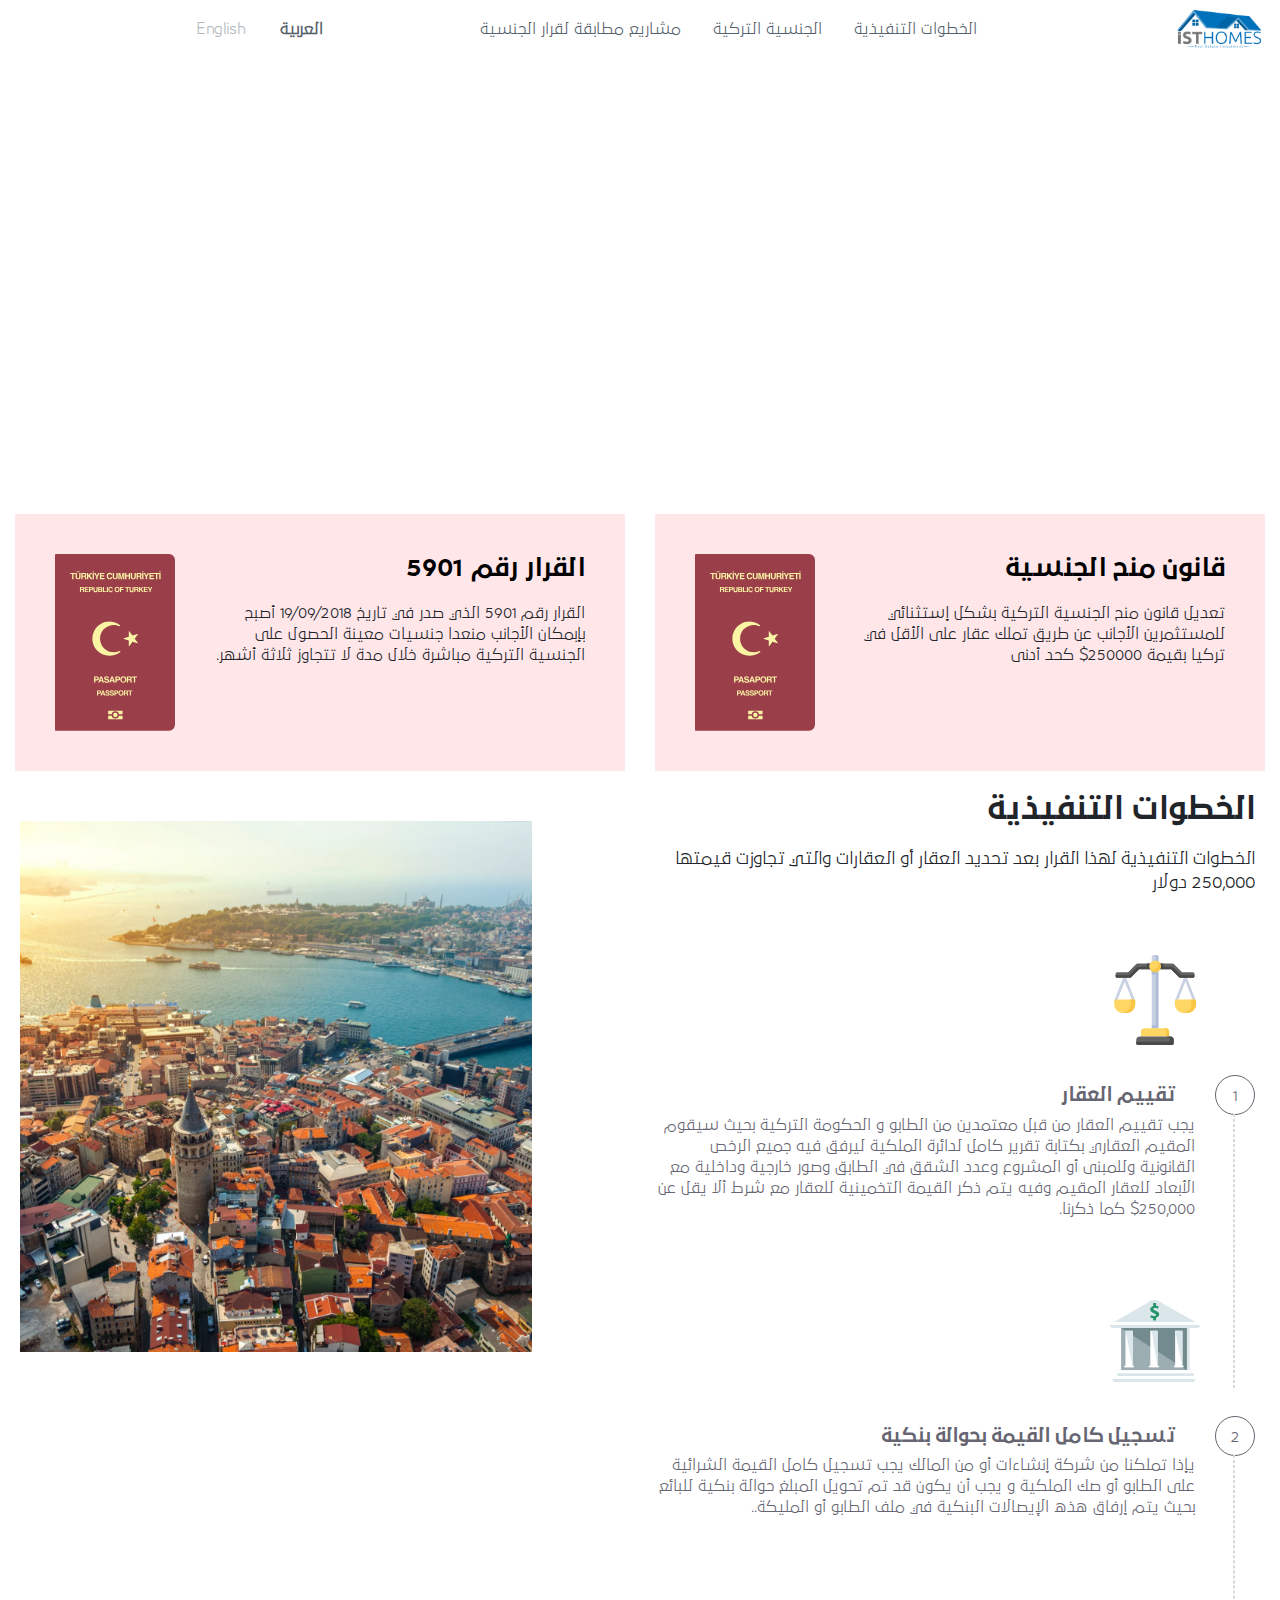
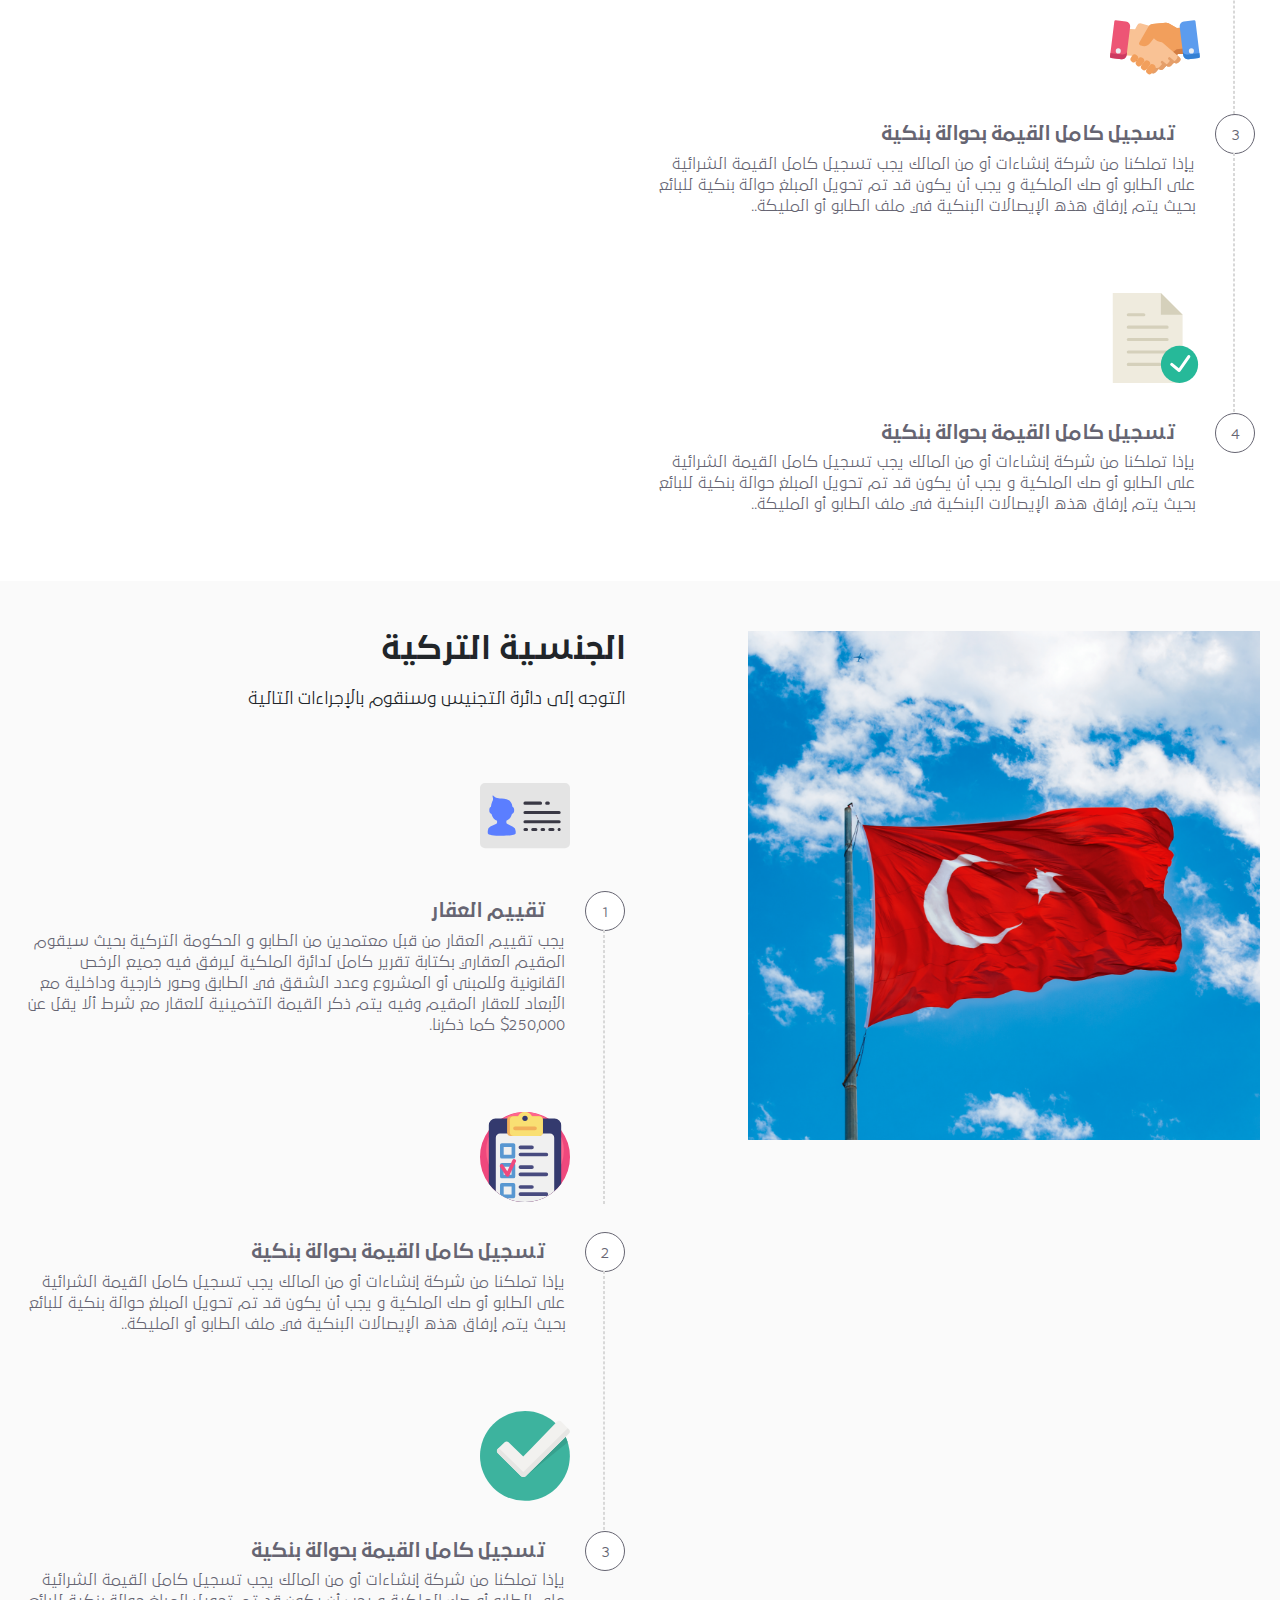
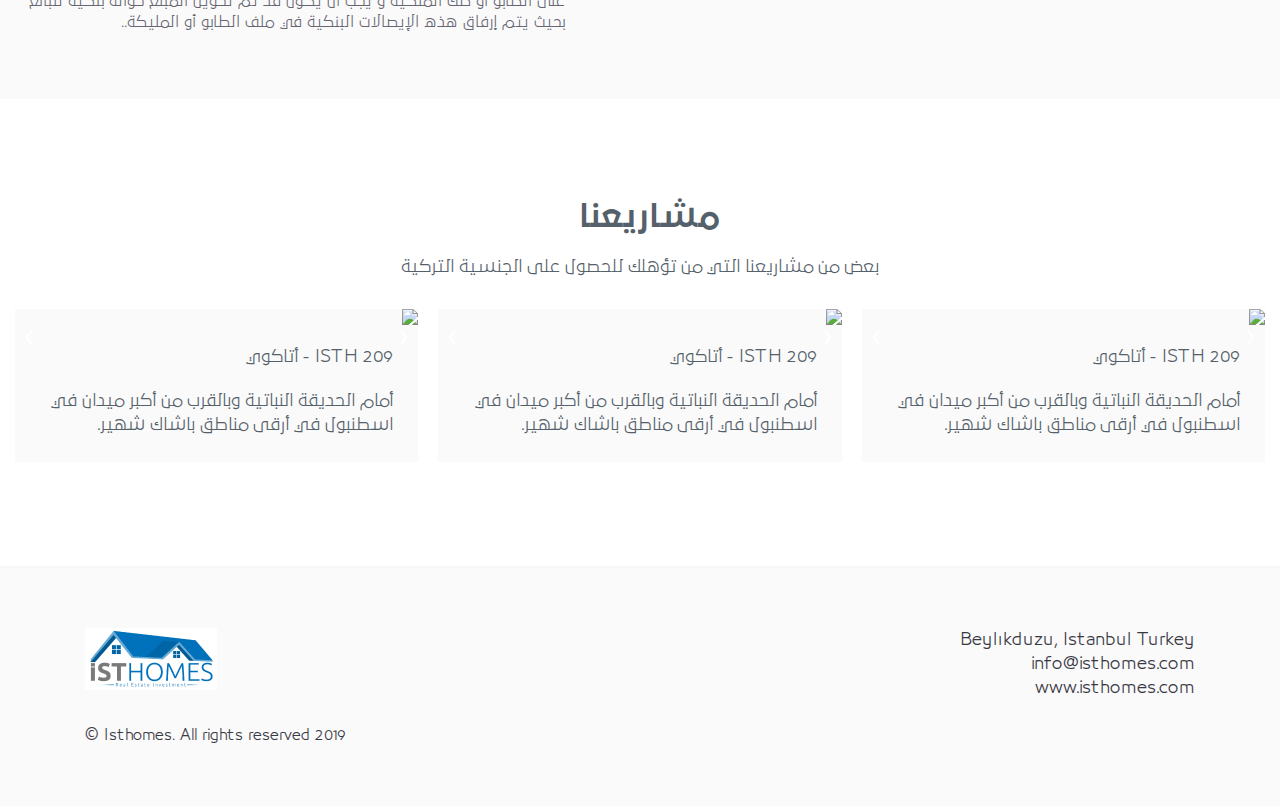
==== index.html @ 05e24152 "gg" ====
<!Doctype html>
<html>

<head>
        <title>ISTtHomes</title>
        <meta charset="utf-8">
        <link rel=icon href="asset/img/logo.png" sizes="16x16" type="image/png">

        <link rel="stylesheet" href="https://cdn.lineicons.com/1.0.0/LineIcons.min.css">
        <link rel="stylesheet" href="https://use.fontawesome.com/releases/v5.8.1/css/all.css"
                integrity="sha384-50oBUHEmvpQ+1lW4y57PTFmhCaXp0ML5d60M1M7uH2+nqUivzIebhndOJK28anvf"
                crossorigin="anonymous">
        <link href="https://fonts.googleapis.com/css?family=El+Messiri:400,500,600,700;subset=arabic" rel="stylesheet">
        <meta name="viewport" content="width=device-width, initial-scale=1, shrink-to-fit=no">
        <link rel="stylesheet" href="asset/css/bootstrap.min.css" type="text/css">
        <link rel="stylesheet" href="https://cdnjs.cloudflare.com/ajax/libs/animate.css/3.7.0/animate.min.css">
        <link rel="stylesheet" href="asset/css/owl.carousel.min.css" type="text/css">
        <link rel="stylesheet" href="asset/css/owl.carousel.css" type="text/css">
        <link rel="stylesheet" href="https://cdnjs.cloudflare.com/ajax/libs/animate.css/3.7.0/animate.min.css">

        <link rel="stylesheet" href="asset/css/style.css" type="text/css">

        <link href="http://cdnjs.cloudflare.com/ajax/libs/fotorama/4.6.4/fotorama.css" rel="stylesheet"> <!-- 3 KB -->
</head>

<body>
        <div class="Bigoverlay">

        </div>
        <!--headerNav section start-->
        <div class="headerNav">
                <nav class="navbar clearfix fixed-top navbar-expand-lg bg-white scrolling-navbar top-nav-collapse">
                        <div class="logo">
                                <img src="asset/img/logo.png">
                        </div>
                        <div class="navBtn">
                                <svg xmlns="http://www.w3.org/2000/svg" xmlns:xlink="http://www.w3.org/1999/xlink"
                                        width="20px" height="19px">
                                        <path fill-rule="evenodd" fill="rgb(0, 0, 0)"
                                                d="M18.942,10.999 L9.059,10.999 C8.475,10.999 8.000,10.552 8.000,9.999 C8.000,9.446 8.475,8.999 9.059,8.999 L18.942,8.999 C19.527,8.999 20.001,9.446 20.001,9.999 C20.001,10.552 19.527,10.999 18.942,10.999 ZM18.236,1.999 L1.765,1.999 C0.791,1.999 0.001,1.551 0.001,0.999 C0.001,0.447 0.791,-0.001 1.765,-0.001 L18.236,-0.001 C19.210,-0.001 20.001,0.447 20.001,0.999 C20.001,1.551 19.210,1.999 18.236,1.999 ZM4.500,16.999 L18.500,16.999 C19.329,16.999 20.001,17.447 20.001,17.999 C20.001,18.551 19.329,18.999 18.500,18.999 L4.500,18.999 C3.672,18.999 3.001,18.551 3.001,17.999 C3.001,17.447 3.672,16.999 4.500,16.999 Z">
                                        </path>
                                </svg>


                        </div>


                        <div class="collapse navbar-collapse justify-content-center text-center"
                                id="navbarSupportedContent">

                                <ul class="nav nav-pills">

                                        <li class="nav-item ">
                                                <a class="nav-link faciltiis " href="#"> الخطوات التنفيذية</a>
                                        </li>

                                        <div class="close"><i class="fas fa-times"></i></div>

                                        <li class="nav-item ">
                                                <a class="nav-link  projectProp" href="#">الجنسية التركية </a>
                                        </li>
                                        <li class="nav-item ">
                                                <a class="nav-link  flatlink" href="#">مشاريع مطابقة لقرار الجنسية
                                                </a>
                                        </li>
                                        <li class="nav-item ">
                                                <div class="mobileSocialIcons SocialIcons">
                                                        <span>قم بمتابعتنا على السوشال ميديا</span>
                                                        <a href="twitter"><i class="fab fa-facebook-f"></i></a>
                                                        <a href="facebook"><i class="fab fa-twitter"></i></a>
                                                        <a href="facebook"><i class="fab fa-instagram"></i></a>


                                                </div>
                                        </li>
                                        <li class="nav-item langugeLink ">
                                                <div class="mobilelanguge languge">
                                                        <a href="index.html" class=" ararbic activeLink">العربية</a>
                                                        <a href="index2.html">English</a>

                                                </div>
                                        </li>



                                </ul>

                        </div>
                        <div class="languge">
                                <a href="index.html" class="activeLink">العربية</a>
                                <a href="index2.html">English</a>

                        </div>
                        <div class="SocialIcons">
                                <a href="twitter"><i class="fab fa-facebook-f"></i></a>
                                <a href="facebook"><i class="fab fa-twitter"></i></a>

                        </div>
                </nav>

        </div>


        <div class="contactForm text-center">

                <div class="contactLogo">
                        <img src="asset/img/logo2.png">
                </div>
                <span class="contactNow">تواصل معنا فورا</span>
                <span>للمزيد من المعلومات أو الحجز</span>
                <form>
                        <div class='form-group'>
                                <input type="text" name='name' required class="formControl" placeholder="الاسم">
                        </div>
                        <div class='form-group'>

                                <input type="email" name='email' required class="formControl" placeholder="الايميل">
                        </div>
                        <div class='form-group'>

                                <input type="text" name='country' required class="formControl" placeholder="البلد">
                        </div>
                        <button type='submit' class="btn btn-primary sendbtn">إرسال</button>

                </form>


        </div>



        <!--Hero Section-->
        <div class="heroSection" id="heroSection">
                <div class="container-fluid">
                        <div class="row">
                                <div class="col-12">
                                        <div class="hero-carusel owl-carousel">
                                                <div class="caruselItem">
                                                        <video id="myVideo">
                                                                <div class="showVideoIcon">
                                                                        <i class="fas fa-play"></i>
                                                                </div>
                                                                <source src="asset/Tempoint.mp4" type="video/mp4">

                                                        </video>
                                                </div>

                                        </div>
                                </div>
                        </div>
                </div>
        </div>
        <div class="lowSec">
                <div class="container-fluid">
                        <div class="row">
                                <div class="col-lg-6 col-md-6 col-12">
                                        <div class="lowCont clearfix">
                                                <div class="lowdesc float-right">
                                                        <h4>قانون منح الجنسية</h4>
                                                        <p>
                                                                تعديل قانون منح الجنسية التركية بشكل إستثنائي للمستثمرين
                                                                الأجانب عن طريق تملك عقار على الأقل في تركيا بقيمة
                                                                250000$ كحد أدنى
                                                        </p>
                                                </div>
                                                <div class="passportImg float-left">
                                                        <svg xmlns="http://www.w3.org/2000/svg" width="120" height="177"
                                                                viewBox="0 0 120 177">
                                                                <g fill="none" fill-rule="evenodd">
                                                                        <path fill="#9A3E4A"
                                                                                d="M1 0h113a6 6 0 0 1 6 6v164.766a6 6 0 0 1-6 6H1a1 1 0 0 1-1-1V1a1 1 0 0 1 1-1z" />
                                                                        <path fill="#FBF4A5"
                                                                                d="M64.268 72.126a13.699 13.699 0 0 0-15.337 2.997c-3.543 3.632-4.747 9.034-3.162 13.854 2.65 8.063 11.673 11.293 18.808 8.003.64-.296 1.185.58.638 1.026-5.64 4.598-13.615 5.186-20.009 1.058-7.375-4.764-9.994-14.505-5.927-22.286 4.7-8.994 15.954-11.892 24.35-6.577.435.275.856.568 1.262.88.584.447.05 1.341-.623 1.045zm4.62 12.216l4.912-1.596v-5.15c0-.337.43-.477.63-.205l3.026 4.167 4.88-1.586a.354.354 0 0 1 .395.545l-3.016 4.15 3.013 4.147a.355.355 0 0 1-.396.547l-4.876-1.584-3.009 4.142a.358.358 0 0 1-.647-.211V86.59l-4.913-1.597a.342.342 0 0 1 0-.65z" />
                                                                        <path fill="#FBF4A5" fill-rule="nonzero"
                                                                                d="M20.31 18.944v1.099h-1.856v5.107h-1.306v-5.107h-1.865v-1.1h5.027zm.251 0h1.318v3.814c0 .427.05.738.151.935.158.348.5.522 1.028.522.525 0 .866-.174 1.023-.522.1-.197.151-.508.151-.935v-3.814h1.318v3.814c0 .66-.102 1.174-.307 1.541-.382.674-1.11 1.01-2.185 1.01s-1.805-.336-2.19-1.01c-.205-.367-.307-.881-.307-1.54v-3.815zm2.787-1.575h1.1v.998h-1.1v-.998zm-1.684 0h1.099v.998h-1.099v-.998zm5.914 2.653v1.667h1.47c.291 0 .51-.034.656-.101.258-.118.387-.351.387-.7 0-.375-.125-.628-.374-.757-.14-.073-.351-.11-.632-.11h-1.507zm1.776-1.078c.435.008.77.061 1.005.16.234.098.433.242.595.433.135.158.242.332.32.522.079.191.118.409.118.653 0 .295-.074.585-.223.87-.149.284-.394.486-.737.604.287.115.49.278.609.49.119.212.179.536.179.97v.417c0 .284.01.476.033.577.034.16.113.278.236.354v.156h-1.427a3.056 3.056 0 0 1-.139-.867l-.009-.577c-.005-.396-.078-.66-.216-.792-.14-.132-.4-.198-.781-.198h-1.34v2.434H26.31v-6.206h3.044zm2.668 0h1.276v2.555l2.395-2.555h1.676l-2.543 2.555 2.673 3.65h-1.667l-1.916-2.71-.618.635v2.076h-1.276v-6.206zm6.886 6.206H37.62v-6.206h1.288v6.206zm-1.192-7.903h1.095v.998h-1.095v-.998zm5.434 1.697h1.47l-2.076 3.873v2.333h-1.297v-2.333L39.1 18.944h1.528l1.288 2.703 1.234-2.703zm6.292 1.099h-3.284v1.317h3.015v1.078h-3.015v1.596h3.436v1.116h-4.703v-6.206h4.551v1.099zm2.274 2.054c0-1.083.29-1.918.872-2.505.505-.51 1.148-.766 1.928-.766 1.044 0 1.808.342 2.29 1.027.267.385.41.77.43 1.158h-1.297c-.084-.298-.192-.522-.324-.674-.236-.27-.585-.404-1.048-.404a1.3 1.3 0 0 0-1.116.57c-.272.38-.409.92-.409 1.615 0 .696.144 1.218.432 1.564.288.347.653.52 1.097.52.455 0 .801-.148 1.04-.446.132-.16.241-.4.328-.72h1.284c-.112.677-.399 1.227-.86 1.65-.462.424-1.054.636-1.775.636-.893 0-1.595-.286-2.106-.859-.51-.575-.766-1.364-.766-2.366zm5.99-3.153h1.317v3.814c0 .427.05.738.152.935.157.348.5.522 1.027.522.525 0 .866-.174 1.023-.522.101-.197.152-.508.152-.935v-3.814h1.318v3.814c0 .66-.103 1.174-.308 1.541-.381.674-1.11 1.01-2.185 1.01s-1.805-.336-2.19-1.01c-.204-.367-.306-.881-.306-1.54v-3.815zm9.833 0h1.865v6.206h-1.208v-4.198c0-.12.001-.29.004-.507.003-.218.004-.386.004-.503L67.03 25.15h-1.258l-1.167-5.208.004.503c.003.217.005.386.005.507v4.198h-1.209v-6.206h1.887l1.128 4.88 1.12-4.88zm2.554 6.206v-6.206h1.284v2.366h2.425v-2.366h1.288v6.206h-1.288v-2.77h-2.425v2.77h-1.284zm5.728-6.206h1.318v3.814c0 .427.05.738.151.935.157.348.5.522 1.028.522.524 0 .865-.174 1.023-.522.1-.197.151-.508.151-.935v-3.814h1.318v3.814c0 .66-.102 1.174-.307 1.541-.382.674-1.11 1.01-2.185 1.01s-1.805-.336-2.19-1.01c-.205-.367-.307-.881-.307-1.54v-3.815zm7.016 1.078v1.667h1.47c.292 0 .51-.034.657-.101.258-.118.387-.351.387-.7 0-.375-.125-.628-.375-.757-.14-.073-.35-.11-.631-.11h-1.508zm1.777-1.078c.435.008.77.061 1.004.16.235.098.433.242.596.433.135.158.242.332.32.522.079.191.118.409.118.653 0 .295-.074.585-.223.87-.149.284-.394.486-.737.604.286.115.49.278.608.49.12.212.18.536.18.97v.417c0 .284.01.476.033.577.034.16.112.278.236.354v.156h-1.427a3.056 3.056 0 0 1-.139-.867l-.009-.577c-.005-.396-.078-.66-.217-.792s-.399-.198-.78-.198h-1.34v2.434H81.57v-6.206h3.044zm3.834 6.206H87.16v-6.206h1.288v6.206zm-1.192-7.903h1.095v.998h-1.095v-.998zm5.434 1.697h1.47l-2.076 3.873v2.333h-1.297v-2.333l-2.147-3.873h1.528l1.288 2.703 1.234-2.703zm6.292 1.099h-3.284v1.317h3.015v1.078h-3.015v1.596h3.436v1.116H94.43v-6.206h4.551v1.099zm5.164-1.1v1.1h-1.856v5.107h-1.305v-5.107h-1.866v-1.1h5.027zm1.438 6.207h-1.288v-6.206h1.288v6.206zm-1.191-7.903h1.095v.998h-1.095v-.998zM42.543 124.391c0-.322-.084-.553-.254-.69-.17-.138-.408-.206-.714-.206h-1.208v1.827h1.208c.306 0 .544-.075.714-.223.17-.15.254-.385.254-.708zm1.285-.008c0 .733-.186 1.25-.556 1.554-.37.303-.9.454-1.587.454h-1.318v2.232h-1.289v-6.206h2.703c.624 0 1.12.16 1.49.48.371.32.557.815.557 1.486zm1.526 1.895h1.575l-.775-2.442-.8 2.442zm.08-3.861h1.465l2.198 6.206h-1.406l-.4-1.276h-2.286l-.43 1.276H43.22l2.215-6.206zm4.882 4.29c.04.284.116.495.232.636.21.255.57.383 1.082.383.306 0 .554-.034.745-.101.362-.13.543-.37.543-.72a.531.531 0 0 0-.27-.476c-.18-.11-.461-.206-.846-.29l-.657-.148c-.645-.146-1.091-.304-1.338-.475-.419-.287-.628-.734-.628-1.344 0-.555.202-1.017.606-1.385.405-.367.998-.551 1.781-.551.654 0 1.212.173 1.674.52.462.346.704.85.726 1.51H52.72c-.022-.374-.185-.64-.488-.797-.202-.104-.454-.155-.754-.155-.334 0-.6.067-.8.202a.644.644 0 0 0-.299.564c0 .222.098.387.295.497.126.073.396.158.808.256l1.07.257c.468.113.822.263 1.06.45.371.293.556.715.556 1.268 0 .567-.216 1.038-.65 1.413-.434.374-1.046.562-1.838.562-.808 0-1.444-.185-1.907-.554-.463-.369-.695-.876-.695-1.522h1.238zm6.002-.43h1.575l-.775-2.441-.8 2.442zm.08-3.86h1.465l2.198 6.206h-1.406l-.4-1.276h-2.287l-.429 1.276h-1.356l2.215-6.206zm7.438 1.974c0-.322-.085-.553-.255-.69-.17-.138-.408-.206-.714-.206H61.66v1.827h1.208c.306 0 .544-.075.714-.223.17-.15.255-.385.255-.708zm1.284-.008c0 .733-.185 1.25-.556 1.554-.37.303-.9.454-1.587.454h-1.318v2.232H60.37v-6.206h2.703c.623 0 1.12.16 1.49.48.37.32.556.815.556 1.486zm3.21 3.313c.514 0 .922-.189 1.223-.568.302-.379.453-.918.453-1.617 0-.696-.15-1.234-.453-1.614-.301-.38-.71-.57-1.223-.57-.513 0-.923.189-1.23.568-.305.378-.458.917-.458 1.616 0 .7.153 1.238.459 1.617.306.379.716.568 1.23.568zm2.973-2.185c0 1.115-.313 1.968-.94 2.56-.468.483-1.146.724-2.033.724s-1.565-.241-2.033-.724c-.63-.592-.943-1.445-.943-2.56 0-1.136.314-1.99.943-2.56.468-.482 1.146-.724 2.033-.724s1.565.242 2.034.724c.626.57.939 1.424.939 2.56zm1.779-2.016v1.667h1.47c.291 0 .51-.034.656-.101.258-.118.387-.351.387-.7 0-.375-.125-.628-.374-.757-.14-.073-.351-.11-.632-.11h-1.507zm1.776-1.078c.436.008.77.061 1.005.16.234.098.433.243.595.433.135.158.242.332.32.522.079.191.118.409.118.653 0 .295-.074.585-.223.87-.149.284-.394.486-.737.604.287.115.49.278.609.49.119.212.179.536.179.97v.417c0 .284.01.476.033.577.034.16.113.278.236.354v.156h-1.427a3.056 3.056 0 0 1-.139-.867l-.009-.577c-.005-.396-.077-.66-.216-.792-.14-.132-.4-.198-.781-.198h-1.34v2.434h-1.267v-6.206h3.044zm7.156 0v1.099h-1.857v5.107h-1.305v-5.107h-1.865v-1.1h5.027zM44.933 138.03c0-.268-.071-.46-.213-.575-.141-.114-.34-.172-.594-.172h-1.007v1.523h1.007c.255 0 .453-.062.594-.186.142-.124.213-.32.213-.59zm1.07-.006c0 .61-.155 1.042-.463 1.294-.31.253-.75.38-1.323.38h-1.098v1.859h-1.074v-5.172h2.253c.519 0 .933.134 1.242.4.308.267.463.68.463 1.239zm1.272 1.579h1.312l-.646-2.035-.666 2.035zm.066-3.218h1.221l1.832 5.172h-1.172l-.333-1.063h-1.906l-.357 1.063h-1.13l1.845-5.172zm4.069 3.575c.032.237.097.413.193.53.175.213.476.32.901.32.255 0 .462-.029.621-.085.302-.107.453-.307.453-.6a.443.443 0 0 0-.225-.396c-.15-.091-.384-.172-.705-.242l-.547-.123c-.538-.122-.91-.254-1.116-.396-.348-.24-.523-.612-.523-1.12 0-.463.169-.848.506-1.154.336-.306.831-.46 1.484-.46.545 0 1.01.145 1.394.434.385.289.587.708.606 1.257h-1.039c-.019-.31-.154-.532-.407-.663a1.365 1.365 0 0 0-.628-.13c-.278 0-.5.057-.667.169a.536.536 0 0 0-.249.47c0 .185.082.323.246.414.105.06.33.132.674.214l.89.214c.391.094.686.219.885.376.309.243.463.595.463 1.056 0 .472-.18.865-.542 1.177-.361.312-.872.468-1.532.468-.673 0-1.203-.154-1.589-.461-.386-.308-.579-.73-.579-1.269h1.032zm4.37 0c.032.237.097.413.193.53.175.213.476.32.901.32.255 0 .462-.029.621-.085.302-.107.453-.307.453-.6a.443.443 0 0 0-.224-.396c-.15-.091-.385-.172-.706-.242l-.547-.123c-.538-.122-.91-.254-1.116-.396-.348-.24-.523-.612-.523-1.12 0-.463.169-.848.506-1.154.336-.306.831-.46 1.484-.46.545 0 1.01.145 1.394.434.385.289.587.708.606 1.257h-1.039c-.019-.31-.154-.532-.407-.663a1.365 1.365 0 0 0-.628-.13c-.278 0-.5.057-.667.169a.536.536 0 0 0-.249.47c0 .185.082.323.246.414.105.06.33.132.674.214l.89.214c.391.094.686.219.885.376.309.243.463.595.463 1.056 0 .472-.18.865-.542 1.177-.361.312-.872.468-1.531.468-.674 0-1.204-.154-1.59-.461-.386-.308-.579-.73-.579-1.269h1.032zm6.5-1.93c0-.268-.071-.46-.213-.575-.141-.114-.34-.172-.594-.172h-1.007v1.523h1.007c.255 0 .453-.062.594-.186.142-.124.213-.32.213-.59zm1.07-.006c0 .61-.155 1.042-.463 1.294-.31.253-.75.38-1.323.38h-1.098v1.859h-1.074v-5.172h2.252c.52 0 .934.134 1.243.4.308.267.463.68.463 1.239zm2.675 2.761c.428 0 .768-.158 1.02-.474.25-.315.377-.765.377-1.347 0-.58-.126-1.029-.378-1.346-.251-.316-.59-.475-1.019-.475-.428 0-.77.158-1.024.474-.255.315-.383.765-.383 1.347s.128 1.032.383 1.347c.255.316.596.474 1.024.474zm2.477-1.821c0 .929-.26 1.64-.782 2.133-.39.403-.956.604-1.695.604-.74 0-1.304-.201-1.695-.604-.524-.493-.786-1.204-.786-2.133 0-.947.262-1.658.786-2.133.391-.403.956-.604 1.695-.604.74 0 1.304.201 1.695.604.521.475.782 1.186.782 2.133zm1.483-1.68v1.389h1.224c.243 0 .426-.028.547-.084.216-.099.323-.293.323-.583 0-.313-.104-.524-.312-.631-.117-.061-.292-.092-.526-.092h-1.256zm1.48-.899c.363.007.642.052.837.134.195.081.36.202.497.36.112.132.2.277.266.436.066.159.098.34.098.544 0 .245-.062.487-.186.724-.123.238-.328.406-.614.504.24.096.408.232.507.409.1.176.15.446.15.808v.348c0 .236.009.396.028.48a.432.432 0 0 0 .196.295v.13h-1.19a2.547 2.547 0 0 1-.116-.723l-.006-.48c-.005-.33-.065-.55-.18-.66-.117-.11-.333-.165-.652-.165h-1.115v2.028h-1.056v-5.172h2.536zm5.963 0v.916h-1.547v4.256h-1.088V137.3H73.24v-.916h4.19zM26 33.81v1.39h1.225c.243 0 .426-.028.547-.084.215-.099.323-.293.323-.583 0-.313-.104-.524-.312-.631-.117-.061-.293-.092-.526-.092H26zm1.481-.898c.363.007.642.052.837.133.195.082.36.203.496.362.113.13.201.276.267.435.065.159.098.34.098.544 0 .245-.062.487-.186.724-.124.238-.328.406-.614.504.239.096.408.232.507.409.1.176.15.446.15.808v.348c0 .236.009.396.027.48a.432.432 0 0 0 .197.295v.13h-1.19a2.547 2.547 0 0 1-.116-.723l-.006-.48c-.005-.33-.065-.55-.181-.66-.116-.11-.333-.165-.65-.165H26v2.028h-1.056v-5.172h2.537zm6.03.916h-2.737v1.098h2.512v.898h-2.512v1.33h2.863v.93h-3.92v-5.172h3.794v.916zm3.458.73c0-.27-.071-.461-.213-.576-.141-.114-.34-.172-.594-.172h-1.007v1.523h1.007c.255 0 .453-.062.594-.186.142-.124.213-.32.213-.59zm1.07-.007c0 .61-.155 1.042-.463 1.294-.31.253-.75.38-1.323.38h-1.098v1.859H34.08v-5.172h2.252c.52 0 .934.133 1.243.4.308.267.463.68.463 1.239zm.387-1.639h1.099v3.179c0 .355.042.615.126.779.131.29.416.435.856.435.437 0 .722-.145.853-.435.084-.164.126-.424.126-.78v-3.178h1.098v3.179c0 .55-.085.978-.256 1.284-.318.561-.925.842-1.82.842-.897 0-1.505-.28-1.825-.842-.171-.306-.257-.734-.257-1.284v-3.179zm5.816.898v1.14h1.27c.227 0 .411-.042.553-.127.141-.086.212-.237.212-.455 0-.24-.093-.4-.28-.477a1.986 1.986 0 0 0-.618-.08h-1.137zm0 1.997v1.379h1.27c.227 0 .404-.03.53-.092.23-.112.344-.327.344-.645 0-.27-.111-.454-.333-.555-.124-.056-.299-.085-.523-.087h-1.288zm1.48-2.895c.635.01 1.084.193 1.348.551.16.22.239.483.239.79 0 .315-.08.569-.239.76-.089.108-.22.207-.393.296.264.095.464.247.598.456.135.208.202.46.202.758 0 .306-.077.58-.232.824a1.43 1.43 0 0 1-.956.667c-.225.046-.47.07-.735.07h-2.343v-5.172h2.512zm2.238 0h1.08v4.242h2.562v.93H47.96v-5.172zm4.956 5.172h-1.074v-5.172h1.074v5.172zm.36-2.544c0-.903.241-1.599.726-2.088.42-.425.956-.638 1.607-.638.87 0 1.506.285 1.908.856.222.32.342.642.358.965h-1.08c-.07-.248-.16-.435-.27-.562-.197-.224-.488-.336-.874-.336-.393 0-.703.158-.93.475-.227.317-.34.766-.34 1.346 0 .58.12 1.014.36 1.303.239.289.544.433.913.433.38 0 .668-.124.867-.372.11-.133.2-.333.273-.6h1.07c-.093.564-.332 1.023-.717 1.376-.385.353-.878.53-1.479.53-.744 0-1.328-.239-1.754-.716-.426-.48-.639-1.137-.639-1.972zm8.852 1.772c.428 0 .768-.158 1.019-.474.251-.315.377-.765.377-1.347 0-.58-.126-1.029-.377-1.346-.251-.317-.591-.475-1.02-.475-.427 0-.769.158-1.024.474-.255.315-.382.765-.382 1.347s.127 1.032.382 1.347c.255.316.597.474 1.025.474zm2.477-1.821c0 .929-.261 1.64-.783 2.133-.39.403-.955.604-1.694.604-.74 0-1.304-.201-1.695-.604-.524-.493-.786-1.204-.786-2.133 0-.947.262-1.658.786-2.133.39-.403.956-.604 1.695-.604.739 0 1.304.201 1.694.604.522.475.783 1.186.783 2.133zm.402-2.572h3.666v.909H66.08v1.19h2.27v.898h-2.27v2.168h-1.073v-5.165zm9.298-.007v.916h-1.548v4.256H71.67v-4.256h-1.555v-.916h4.19zm.209 0h1.098v3.179c0 .355.042.615.126.779.131.29.416.435.856.435.438 0 .722-.145.853-.435.084-.164.126-.424.126-.78v-3.178h1.098v3.179c0 .55-.085.978-.256 1.284-.318.561-.925.842-1.82.842-.897 0-1.505-.28-1.825-.842-.171-.306-.256-.734-.256-1.284v-3.179zm5.847.898v1.39h1.224c.244 0 .426-.028.548-.084.215-.099.322-.293.322-.583 0-.313-.104-.524-.312-.631-.117-.061-.292-.092-.526-.092H80.36zm1.48-.898c.363.007.642.052.837.133.195.082.361.203.497.362.112.13.2.276.266.435.066.159.099.34.099.544 0 .245-.062.487-.186.724-.124.238-.33.406-.614.504.238.096.407.232.507.409.099.176.149.446.149.808v.348c0 .236.009.396.028.48a.432.432 0 0 0 .196.295v.13h-1.19a2.547 2.547 0 0 1-.116-.723l-.006-.48c-.005-.33-.065-.55-.18-.66-.116-.11-.333-.165-.652-.165h-1.115v2.028h-1.056v-5.172h2.536zm2.223 0h1.063v2.13l1.997-2.13h1.396l-2.12 2.13 2.229 3.042h-1.39l-1.596-2.26-.516.53v1.73h-1.063v-5.172zm8.574.916H89.9v1.098h2.512v.898h-2.512v1.33h2.863v.93h-3.92v-5.172h3.794v.916zm3.496-.916h1.224l-1.73 3.228v1.944h-1.08V36.14l-1.79-3.228h1.274l1.074 2.253 1.028-2.253z" />
                                                                        <path fill="#FBF4A5"
                                                                                d="M53.174 156.647h14.371v3.593H53.174zM53.174 161.677h14.371v3.593H53.174z" />
                                                                        <path fill="#9A3E4A" fill-rule="nonzero"
                                                                                d="M60.36 164.55a3.593 3.593 0 1 1 0-7.185 3.593 3.593 0 0 1 0 7.186zm0-1.436a2.156 2.156 0 1 0 0-4.312 2.156 2.156 0 0 0 0 4.312z" />
                                                                        <path fill="#FBF4A5" fill-rule="nonzero"
                                                                                d="M60.36 163.114a2.156 2.156 0 1 0 0-4.312 2.156 2.156 0 0 0 0 4.312z" />
                                                                </g>
                                                        </svg>

                                                </div>

                                        </div>
                                </div>
                                <div class="col-lg-6 col-md-6 col-12">
                                        <div class="lowCont clearfix">
                                                <div class="lowdesc float-right">
                                                        <h4> القرار رقم 5901</h4>
                                                        <p>
                                                                القرار رقم 5901 الذي صدر في تاريخ 19/09/2018 أصبح
                                                                بإبمكان الأجانب منعدا جنسيات معينة الحصول على الجنسية
                                                                التركية مباشرة خلال مدة لا تتجاوز ثلاثة أشهر.
                                                        </p>
                                                </div>
                                                <div class="passportImg float-left">
                                                        <svg xmlns="http://www.w3.org/2000/svg" width="120" height="177"
                                                                viewBox="0 0 120 177">
                                                                <g fill="none" fill-rule="evenodd">
                                                                        <path fill="#9A3E4A"
                                                                                d="M1 0h113a6 6 0 0 1 6 6v164.766a6 6 0 0 1-6 6H1a1 1 0 0 1-1-1V1a1 1 0 0 1 1-1z" />
                                                                        <path fill="#FBF4A5"
                                                                                d="M64.268 72.126a13.699 13.699 0 0 0-15.337 2.997c-3.543 3.632-4.747 9.034-3.162 13.854 2.65 8.063 11.673 11.293 18.808 8.003.64-.296 1.185.58.638 1.026-5.64 4.598-13.615 5.186-20.009 1.058-7.375-4.764-9.994-14.505-5.927-22.286 4.7-8.994 15.954-11.892 24.35-6.577.435.275.856.568 1.262.88.584.447.05 1.341-.623 1.045zm4.62 12.216l4.912-1.596v-5.15c0-.337.43-.477.63-.205l3.026 4.167 4.88-1.586a.354.354 0 0 1 .395.545l-3.016 4.15 3.013 4.147a.355.355 0 0 1-.396.547l-4.876-1.584-3.009 4.142a.358.358 0 0 1-.647-.211V86.59l-4.913-1.597a.342.342 0 0 1 0-.65z" />
                                                                        <path fill="#FBF4A5" fill-rule="nonzero"
                                                                                d="M20.31 18.944v1.099h-1.856v5.107h-1.306v-5.107h-1.865v-1.1h5.027zm.251 0h1.318v3.814c0 .427.05.738.151.935.158.348.5.522 1.028.522.525 0 .866-.174 1.023-.522.1-.197.151-.508.151-.935v-3.814h1.318v3.814c0 .66-.102 1.174-.307 1.541-.382.674-1.11 1.01-2.185 1.01s-1.805-.336-2.19-1.01c-.205-.367-.307-.881-.307-1.54v-3.815zm2.787-1.575h1.1v.998h-1.1v-.998zm-1.684 0h1.099v.998h-1.099v-.998zm5.914 2.653v1.667h1.47c.291 0 .51-.034.656-.101.258-.118.387-.351.387-.7 0-.375-.125-.628-.374-.757-.14-.073-.351-.11-.632-.11h-1.507zm1.776-1.078c.435.008.77.061 1.005.16.234.098.433.242.595.433.135.158.242.332.32.522.079.191.118.409.118.653 0 .295-.074.585-.223.87-.149.284-.394.486-.737.604.287.115.49.278.609.49.119.212.179.536.179.97v.417c0 .284.01.476.033.577.034.16.113.278.236.354v.156h-1.427a3.056 3.056 0 0 1-.139-.867l-.009-.577c-.005-.396-.078-.66-.216-.792-.14-.132-.4-.198-.781-.198h-1.34v2.434H26.31v-6.206h3.044zm2.668 0h1.276v2.555l2.395-2.555h1.676l-2.543 2.555 2.673 3.65h-1.667l-1.916-2.71-.618.635v2.076h-1.276v-6.206zm6.886 6.206H37.62v-6.206h1.288v6.206zm-1.192-7.903h1.095v.998h-1.095v-.998zm5.434 1.697h1.47l-2.076 3.873v2.333h-1.297v-2.333L39.1 18.944h1.528l1.288 2.703 1.234-2.703zm6.292 1.099h-3.284v1.317h3.015v1.078h-3.015v1.596h3.436v1.116h-4.703v-6.206h4.551v1.099zm2.274 2.054c0-1.083.29-1.918.872-2.505.505-.51 1.148-.766 1.928-.766 1.044 0 1.808.342 2.29 1.027.267.385.41.77.43 1.158h-1.297c-.084-.298-.192-.522-.324-.674-.236-.27-.585-.404-1.048-.404a1.3 1.3 0 0 0-1.116.57c-.272.38-.409.92-.409 1.615 0 .696.144 1.218.432 1.564.288.347.653.52 1.097.52.455 0 .801-.148 1.04-.446.132-.16.241-.4.328-.72h1.284c-.112.677-.399 1.227-.86 1.65-.462.424-1.054.636-1.775.636-.893 0-1.595-.286-2.106-.859-.51-.575-.766-1.364-.766-2.366zm5.99-3.153h1.317v3.814c0 .427.05.738.152.935.157.348.5.522 1.027.522.525 0 .866-.174 1.023-.522.101-.197.152-.508.152-.935v-3.814h1.318v3.814c0 .66-.103 1.174-.308 1.541-.381.674-1.11 1.01-2.185 1.01s-1.805-.336-2.19-1.01c-.204-.367-.306-.881-.306-1.54v-3.815zm9.833 0h1.865v6.206h-1.208v-4.198c0-.12.001-.29.004-.507.003-.218.004-.386.004-.503L67.03 25.15h-1.258l-1.167-5.208.004.503c.003.217.005.386.005.507v4.198h-1.209v-6.206h1.887l1.128 4.88 1.12-4.88zm2.554 6.206v-6.206h1.284v2.366h2.425v-2.366h1.288v6.206h-1.288v-2.77h-2.425v2.77h-1.284zm5.728-6.206h1.318v3.814c0 .427.05.738.151.935.157.348.5.522 1.028.522.524 0 .865-.174 1.023-.522.1-.197.151-.508.151-.935v-3.814h1.318v3.814c0 .66-.102 1.174-.307 1.541-.382.674-1.11 1.01-2.185 1.01s-1.805-.336-2.19-1.01c-.205-.367-.307-.881-.307-1.54v-3.815zm7.016 1.078v1.667h1.47c.292 0 .51-.034.657-.101.258-.118.387-.351.387-.7 0-.375-.125-.628-.375-.757-.14-.073-.35-.11-.631-.11h-1.508zm1.777-1.078c.435.008.77.061 1.004.16.235.098.433.242.596.433.135.158.242.332.32.522.079.191.118.409.118.653 0 .295-.074.585-.223.87-.149.284-.394.486-.737.604.286.115.49.278.608.49.12.212.18.536.18.97v.417c0 .284.01.476.033.577.034.16.112.278.236.354v.156h-1.427a3.056 3.056 0 0 1-.139-.867l-.009-.577c-.005-.396-.078-.66-.217-.792s-.399-.198-.78-.198h-1.34v2.434H81.57v-6.206h3.044zm3.834 6.206H87.16v-6.206h1.288v6.206zm-1.192-7.903h1.095v.998h-1.095v-.998zm5.434 1.697h1.47l-2.076 3.873v2.333h-1.297v-2.333l-2.147-3.873h1.528l1.288 2.703 1.234-2.703zm6.292 1.099h-3.284v1.317h3.015v1.078h-3.015v1.596h3.436v1.116H94.43v-6.206h4.551v1.099zm5.164-1.1v1.1h-1.856v5.107h-1.305v-5.107h-1.866v-1.1h5.027zm1.438 6.207h-1.288v-6.206h1.288v6.206zm-1.191-7.903h1.095v.998h-1.095v-.998zM42.543 124.391c0-.322-.084-.553-.254-.69-.17-.138-.408-.206-.714-.206h-1.208v1.827h1.208c.306 0 .544-.075.714-.223.17-.15.254-.385.254-.708zm1.285-.008c0 .733-.186 1.25-.556 1.554-.37.303-.9.454-1.587.454h-1.318v2.232h-1.289v-6.206h2.703c.624 0 1.12.16 1.49.48.371.32.557.815.557 1.486zm1.526 1.895h1.575l-.775-2.442-.8 2.442zm.08-3.861h1.465l2.198 6.206h-1.406l-.4-1.276h-2.286l-.43 1.276H43.22l2.215-6.206zm4.882 4.29c.04.284.116.495.232.636.21.255.57.383 1.082.383.306 0 .554-.034.745-.101.362-.13.543-.37.543-.72a.531.531 0 0 0-.27-.476c-.18-.11-.461-.206-.846-.29l-.657-.148c-.645-.146-1.091-.304-1.338-.475-.419-.287-.628-.734-.628-1.344 0-.555.202-1.017.606-1.385.405-.367.998-.551 1.781-.551.654 0 1.212.173 1.674.52.462.346.704.85.726 1.51H52.72c-.022-.374-.185-.64-.488-.797-.202-.104-.454-.155-.754-.155-.334 0-.6.067-.8.202a.644.644 0 0 0-.299.564c0 .222.098.387.295.497.126.073.396.158.808.256l1.07.257c.468.113.822.263 1.06.45.371.293.556.715.556 1.268 0 .567-.216 1.038-.65 1.413-.434.374-1.046.562-1.838.562-.808 0-1.444-.185-1.907-.554-.463-.369-.695-.876-.695-1.522h1.238zm6.002-.43h1.575l-.775-2.441-.8 2.442zm.08-3.86h1.465l2.198 6.206h-1.406l-.4-1.276h-2.287l-.429 1.276h-1.356l2.215-6.206zm7.438 1.974c0-.322-.085-.553-.255-.69-.17-.138-.408-.206-.714-.206H61.66v1.827h1.208c.306 0 .544-.075.714-.223.17-.15.255-.385.255-.708zm1.284-.008c0 .733-.185 1.25-.556 1.554-.37.303-.9.454-1.587.454h-1.318v2.232H60.37v-6.206h2.703c.623 0 1.12.16 1.49.48.37.32.556.815.556 1.486zm3.21 3.313c.514 0 .922-.189 1.223-.568.302-.379.453-.918.453-1.617 0-.696-.15-1.234-.453-1.614-.301-.38-.71-.57-1.223-.57-.513 0-.923.189-1.23.568-.305.378-.458.917-.458 1.616 0 .7.153 1.238.459 1.617.306.379.716.568 1.23.568zm2.973-2.185c0 1.115-.313 1.968-.94 2.56-.468.483-1.146.724-2.033.724s-1.565-.241-2.033-.724c-.63-.592-.943-1.445-.943-2.56 0-1.136.314-1.99.943-2.56.468-.482 1.146-.724 2.033-.724s1.565.242 2.034.724c.626.57.939 1.424.939 2.56zm1.779-2.016v1.667h1.47c.291 0 .51-.034.656-.101.258-.118.387-.351.387-.7 0-.375-.125-.628-.374-.757-.14-.073-.351-.11-.632-.11h-1.507zm1.776-1.078c.436.008.77.061 1.005.16.234.098.433.243.595.433.135.158.242.332.32.522.079.191.118.409.118.653 0 .295-.074.585-.223.87-.149.284-.394.486-.737.604.287.115.49.278.609.49.119.212.179.536.179.97v.417c0 .284.01.476.033.577.034.16.113.278.236.354v.156h-1.427a3.056 3.056 0 0 1-.139-.867l-.009-.577c-.005-.396-.077-.66-.216-.792-.14-.132-.4-.198-.781-.198h-1.34v2.434h-1.267v-6.206h3.044zm7.156 0v1.099h-1.857v5.107h-1.305v-5.107h-1.865v-1.1h5.027zM44.933 138.03c0-.268-.071-.46-.213-.575-.141-.114-.34-.172-.594-.172h-1.007v1.523h1.007c.255 0 .453-.062.594-.186.142-.124.213-.32.213-.59zm1.07-.006c0 .61-.155 1.042-.463 1.294-.31.253-.75.38-1.323.38h-1.098v1.859h-1.074v-5.172h2.253c.519 0 .933.134 1.242.4.308.267.463.68.463 1.239zm1.272 1.579h1.312l-.646-2.035-.666 2.035zm.066-3.218h1.221l1.832 5.172h-1.172l-.333-1.063h-1.906l-.357 1.063h-1.13l1.845-5.172zm4.069 3.575c.032.237.097.413.193.53.175.213.476.32.901.32.255 0 .462-.029.621-.085.302-.107.453-.307.453-.6a.443.443 0 0 0-.225-.396c-.15-.091-.384-.172-.705-.242l-.547-.123c-.538-.122-.91-.254-1.116-.396-.348-.24-.523-.612-.523-1.12 0-.463.169-.848.506-1.154.336-.306.831-.46 1.484-.46.545 0 1.01.145 1.394.434.385.289.587.708.606 1.257h-1.039c-.019-.31-.154-.532-.407-.663a1.365 1.365 0 0 0-.628-.13c-.278 0-.5.057-.667.169a.536.536 0 0 0-.249.47c0 .185.082.323.246.414.105.06.33.132.674.214l.89.214c.391.094.686.219.885.376.309.243.463.595.463 1.056 0 .472-.18.865-.542 1.177-.361.312-.872.468-1.532.468-.673 0-1.203-.154-1.589-.461-.386-.308-.579-.73-.579-1.269h1.032zm4.37 0c.032.237.097.413.193.53.175.213.476.32.901.32.255 0 .462-.029.621-.085.302-.107.453-.307.453-.6a.443.443 0 0 0-.224-.396c-.15-.091-.385-.172-.706-.242l-.547-.123c-.538-.122-.91-.254-1.116-.396-.348-.24-.523-.612-.523-1.12 0-.463.169-.848.506-1.154.336-.306.831-.46 1.484-.46.545 0 1.01.145 1.394.434.385.289.587.708.606 1.257h-1.039c-.019-.31-.154-.532-.407-.663a1.365 1.365 0 0 0-.628-.13c-.278 0-.5.057-.667.169a.536.536 0 0 0-.249.47c0 .185.082.323.246.414.105.06.33.132.674.214l.89.214c.391.094.686.219.885.376.309.243.463.595.463 1.056 0 .472-.18.865-.542 1.177-.361.312-.872.468-1.531.468-.674 0-1.204-.154-1.59-.461-.386-.308-.579-.73-.579-1.269h1.032zm6.5-1.93c0-.268-.071-.46-.213-.575-.141-.114-.34-.172-.594-.172h-1.007v1.523h1.007c.255 0 .453-.062.594-.186.142-.124.213-.32.213-.59zm1.07-.006c0 .61-.155 1.042-.463 1.294-.31.253-.75.38-1.323.38h-1.098v1.859h-1.074v-5.172h2.252c.52 0 .934.134 1.243.4.308.267.463.68.463 1.239zm2.675 2.761c.428 0 .768-.158 1.02-.474.25-.315.377-.765.377-1.347 0-.58-.126-1.029-.378-1.346-.251-.316-.59-.475-1.019-.475-.428 0-.77.158-1.024.474-.255.315-.383.765-.383 1.347s.128 1.032.383 1.347c.255.316.596.474 1.024.474zm2.477-1.821c0 .929-.26 1.64-.782 2.133-.39.403-.956.604-1.695.604-.74 0-1.304-.201-1.695-.604-.524-.493-.786-1.204-.786-2.133 0-.947.262-1.658.786-2.133.391-.403.956-.604 1.695-.604.74 0 1.304.201 1.695.604.521.475.782 1.186.782 2.133zm1.483-1.68v1.389h1.224c.243 0 .426-.028.547-.084.216-.099.323-.293.323-.583 0-.313-.104-.524-.312-.631-.117-.061-.292-.092-.526-.092h-1.256zm1.48-.899c.363.007.642.052.837.134.195.081.36.202.497.36.112.132.2.277.266.436.066.159.098.34.098.544 0 .245-.062.487-.186.724-.123.238-.328.406-.614.504.24.096.408.232.507.409.1.176.15.446.15.808v.348c0 .236.009.396.028.48a.432.432 0 0 0 .196.295v.13h-1.19a2.547 2.547 0 0 1-.116-.723l-.006-.48c-.005-.33-.065-.55-.18-.66-.117-.11-.333-.165-.652-.165h-1.115v2.028h-1.056v-5.172h2.536zm5.963 0v.916h-1.547v4.256h-1.088V137.3H73.24v-.916h4.19zM26 33.81v1.39h1.225c.243 0 .426-.028.547-.084.215-.099.323-.293.323-.583 0-.313-.104-.524-.312-.631-.117-.061-.293-.092-.526-.092H26zm1.481-.898c.363.007.642.052.837.133.195.082.36.203.496.362.113.13.201.276.267.435.065.159.098.34.098.544 0 .245-.062.487-.186.724-.124.238-.328.406-.614.504.239.096.408.232.507.409.1.176.15.446.15.808v.348c0 .236.009.396.027.48a.432.432 0 0 0 .197.295v.13h-1.19a2.547 2.547 0 0 1-.116-.723l-.006-.48c-.005-.33-.065-.55-.181-.66-.116-.11-.333-.165-.65-.165H26v2.028h-1.056v-5.172h2.537zm6.03.916h-2.737v1.098h2.512v.898h-2.512v1.33h2.863v.93h-3.92v-5.172h3.794v.916zm3.458.73c0-.27-.071-.461-.213-.576-.141-.114-.34-.172-.594-.172h-1.007v1.523h1.007c.255 0 .453-.062.594-.186.142-.124.213-.32.213-.59zm1.07-.007c0 .61-.155 1.042-.463 1.294-.31.253-.75.38-1.323.38h-1.098v1.859H34.08v-5.172h2.252c.52 0 .934.133 1.243.4.308.267.463.68.463 1.239zm.387-1.639h1.099v3.179c0 .355.042.615.126.779.131.29.416.435.856.435.437 0 .722-.145.853-.435.084-.164.126-.424.126-.78v-3.178h1.098v3.179c0 .55-.085.978-.256 1.284-.318.561-.925.842-1.82.842-.897 0-1.505-.28-1.825-.842-.171-.306-.257-.734-.257-1.284v-3.179zm5.816.898v1.14h1.27c.227 0 .411-.042.553-.127.141-.086.212-.237.212-.455 0-.24-.093-.4-.28-.477a1.986 1.986 0 0 0-.618-.08h-1.137zm0 1.997v1.379h1.27c.227 0 .404-.03.53-.092.23-.112.344-.327.344-.645 0-.27-.111-.454-.333-.555-.124-.056-.299-.085-.523-.087h-1.288zm1.48-2.895c.635.01 1.084.193 1.348.551.16.22.239.483.239.79 0 .315-.08.569-.239.76-.089.108-.22.207-.393.296.264.095.464.247.598.456.135.208.202.46.202.758 0 .306-.077.58-.232.824a1.43 1.43 0 0 1-.956.667c-.225.046-.47.07-.735.07h-2.343v-5.172h2.512zm2.238 0h1.08v4.242h2.562v.93H47.96v-5.172zm4.956 5.172h-1.074v-5.172h1.074v5.172zm.36-2.544c0-.903.241-1.599.726-2.088.42-.425.956-.638 1.607-.638.87 0 1.506.285 1.908.856.222.32.342.642.358.965h-1.08c-.07-.248-.16-.435-.27-.562-.197-.224-.488-.336-.874-.336-.393 0-.703.158-.93.475-.227.317-.34.766-.34 1.346 0 .58.12 1.014.36 1.303.239.289.544.433.913.433.38 0 .668-.124.867-.372.11-.133.2-.333.273-.6h1.07c-.093.564-.332 1.023-.717 1.376-.385.353-.878.53-1.479.53-.744 0-1.328-.239-1.754-.716-.426-.48-.639-1.137-.639-1.972zm8.852 1.772c.428 0 .768-.158 1.019-.474.251-.315.377-.765.377-1.347 0-.58-.126-1.029-.377-1.346-.251-.317-.591-.475-1.02-.475-.427 0-.769.158-1.024.474-.255.315-.382.765-.382 1.347s.127 1.032.382 1.347c.255.316.597.474 1.025.474zm2.477-1.821c0 .929-.261 1.64-.783 2.133-.39.403-.955.604-1.694.604-.74 0-1.304-.201-1.695-.604-.524-.493-.786-1.204-.786-2.133 0-.947.262-1.658.786-2.133.39-.403.956-.604 1.695-.604.739 0 1.304.201 1.694.604.522.475.783 1.186.783 2.133zm.402-2.572h3.666v.909H66.08v1.19h2.27v.898h-2.27v2.168h-1.073v-5.165zm9.298-.007v.916h-1.548v4.256H71.67v-4.256h-1.555v-.916h4.19zm.209 0h1.098v3.179c0 .355.042.615.126.779.131.29.416.435.856.435.438 0 .722-.145.853-.435.084-.164.126-.424.126-.78v-3.178h1.098v3.179c0 .55-.085.978-.256 1.284-.318.561-.925.842-1.82.842-.897 0-1.505-.28-1.825-.842-.171-.306-.256-.734-.256-1.284v-3.179zm5.847.898v1.39h1.224c.244 0 .426-.028.548-.084.215-.099.322-.293.322-.583 0-.313-.104-.524-.312-.631-.117-.061-.292-.092-.526-.092H80.36zm1.48-.898c.363.007.642.052.837.133.195.082.361.203.497.362.112.13.2.276.266.435.066.159.099.34.099.544 0 .245-.062.487-.186.724-.124.238-.33.406-.614.504.238.096.407.232.507.409.099.176.149.446.149.808v.348c0 .236.009.396.028.48a.432.432 0 0 0 .196.295v.13h-1.19a2.547 2.547 0 0 1-.116-.723l-.006-.48c-.005-.33-.065-.55-.18-.66-.116-.11-.333-.165-.652-.165h-1.115v2.028h-1.056v-5.172h2.536zm2.223 0h1.063v2.13l1.997-2.13h1.396l-2.12 2.13 2.229 3.042h-1.39l-1.596-2.26-.516.53v1.73h-1.063v-5.172zm8.574.916H89.9v1.098h2.512v.898h-2.512v1.33h2.863v.93h-3.92v-5.172h3.794v.916zm3.496-.916h1.224l-1.73 3.228v1.944h-1.08V36.14l-1.79-3.228h1.274l1.074 2.253 1.028-2.253z" />
                                                                        <path fill="#FBF4A5"
                                                                                d="M53.174 156.647h14.371v3.593H53.174zM53.174 161.677h14.371v3.593H53.174z" />
                                                                        <path fill="#9A3E4A" fill-rule="nonzero"
                                                                                d="M60.36 164.55a3.593 3.593 0 1 1 0-7.185 3.593 3.593 0 0 1 0 7.186zm0-1.436a2.156 2.156 0 1 0 0-4.312 2.156 2.156 0 0 0 0 4.312z" />
                                                                        <path fill="#FBF4A5" fill-rule="nonzero"
                                                                                d="M60.36 163.114a2.156 2.156 0 1 0 0-4.312 2.156 2.156 0 0 0 0 4.312z" />
                                                                </g>
                                                        </svg>

                                                </div>

                                        </div>
                                </div>
                        </div>
                </div>
        </div>
        <div class="stepsSection">
                <div class="MoveImg">
                        <img src="asset/img/step1.png">
                </div>
                <div class="container-fluid">
                        <div class="row">
                                <div class="col-lg-6 col-md-6 col-12">
                                        <h4 class="sectionTitle">الخطوات التنفيذية </h4>
                                        <span class="projSpan">الخطوات التنفيذية لهذا القرار بعد تحديد العقار أو
                                                العقارات والتي تجاوزت قيمتها 250,000 دولار</span>
                                        <div class="Stepsec">
                                                <div class="step" id='step1'>
                                                        <div class="stepImg">
                                                                <svg xmlns="http://www.w3.org/2000/svg" width="100"
                                                                        height="100" viewBox="0 0 100 100">
                                                                        <g fill="none" fill-rule="nonzero">
                                                                                <path fill="#C9D2E3"
                                                                                        d="M90.847 50.409l-9.146-23.05H81.7a1.372 1.372 0 0 0-2.55 0l-9.146 23.05a1.372 1.372 0 1 0 2.55 1.012l7.872-19.835 7.871 19.835a1.372 1.372 0 1 0 2.55-1.012z" />
                                                                                <path fill="#FFD664"
                                                                                        d="M89.572 49.543H71.28c-.757 0-1.371.614-1.371 1.372v3.292c0 4.791 3.898 8.69 8.688 8.69h3.659c4.791 0 8.69-3.899 8.69-8.69v-3.292c0-.758-.615-1.372-1.373-1.372z" />
                                                                                <path fill="#F9C646"
                                                                                        d="M89.572 49.543H85c.758 0 1.372.614 1.372 1.372v3.292c0 4.638-3.653 8.438-8.232 8.677.152.008.304.013.457.013h3.66c4.79 0 8.688-3.899 8.688-8.69v-3.292c0-.758-.614-1.372-1.372-1.372z" />
                                                                                <path fill="#C9D2E3"
                                                                                        d="M30.116 50.409l-9.146-23.05h-.002a1.372 1.372 0 0 0-2.549 0L9.273 50.41a1.372 1.372 0 0 0 2.55 1.012l7.872-19.835 7.87 19.835a1.373 1.373 0 1 0 2.55-1.012z" />
                                                                                <path fill="#FFD664"
                                                                                        d="M28.84 49.543H10.549c-.758 0-1.372.614-1.372 1.372v3.292c0 4.791 3.898 8.69 8.69 8.69h3.658c4.791 0 8.689-3.899 8.689-8.69v-3.292c0-.758-.614-1.372-1.372-1.372z" />
                                                                                <path fill="#F9C646"
                                                                                        d="M28.84 49.543h-4.572c.758 0 1.371.614 1.371 1.372v3.292c0 4.638-3.652 8.438-8.231 8.677.152.008.304.013.457.013h3.659c4.791 0 8.689-3.899 8.689-8.69v-3.292c0-.758-.614-1.372-1.372-1.372z" />
                                                                                <path fill="#636363"
                                                                                        d="M10.548 26.037c0 1.01.819 1.829 1.829 1.829h11.89c.776 0 1.52-.308 2.07-.858l7.74-7.74H50.06v-5.67H32.864c-.776 0-1.52.308-2.068.857l-7.741 7.74H12.377c-1.01 0-1.83.82-1.83 1.83v2.012zM89.572 26.037c0 1.01-.819 1.829-1.829 1.829h-11.89c-.776 0-1.52-.308-2.07-.858l-7.74-7.74H50.06v-5.67h17.195c.777 0 1.52.308 2.07.857l7.74 7.74h10.678c1.01 0 1.83.82 1.83 1.83v2.012z" />
                                                                                <path fill="#C9D2E3"
                                                                                        d="M53.352 78.171h-6.584V6.829C46.767 5.82 47.586 5 48.597 5h2.926c1.01 0 1.83.82 1.83 1.83V78.17z" />
                                                                                <path fill="#ADBBD5"
                                                                                        d="M50.792 5v11.341h-4.024v7.827a9.455 9.455 0 0 0 4.024.558v48.689c0 1.01-.82 1.829-1.83 1.829h-2.194v2.926h6.584V6.83c0-1.01-.818-1.83-1.829-1.83h-.731z" />
                                                                                <path fill="#494949"
                                                                                        d="M42.05 13.597a9.483 9.483 0 0 0-.397 3.11H33.37c-.485 0-.95.193-1.293.536l-7.205 7.205a2.926 2.926 0 0 1-2.069.857H10.548v.732c0 1.01.819 1.829 1.829 1.829h11.89c.776 0 1.52-.308 2.07-.857l7.74-7.74H50.06v-5.672h-8.01zM58.07 13.597a9.483 9.483 0 0 1 .397 3.11h8.281c.486 0 .95.193 1.294.536l7.204 7.205c.55.548 1.294.857 2.07.857h12.256v.732c0 1.01-.819 1.829-1.829 1.829h-11.89c-.776 0-1.52-.308-2.07-.857l-7.74-7.74H50.06v-5.672h8.01z" />
                                                                                <path fill="#FFD664"
                                                                                        d="M55.914 16.341a5.854 5.854 0 1 1-11.708 0 5.854 5.854 0 0 1 11.708 0z" />
                                                                                <path fill="#F9C646"
                                                                                        d="M52.776 11.156a5.853 5.853 0 0 1-7.901 7.901 5.853 5.853 0 1 0 7.901-7.901z" />
                                                                                <path fill="#FFD664"
                                                                                        d="M64.145 86.585h-28.17V81.83a3.658 3.658 0 0 1 3.658-3.658h20.854a3.658 3.658 0 0 1 3.658 3.658v4.756z" />
                                                                                <path fill="#F9C646"
                                                                                        d="M60.487 78.171h-3.11a3.658 3.658 0 0 1 3.658 3.658v4.756h3.11V81.83a3.658 3.658 0 0 0-3.658-3.658z" />
                                                                                <path fill="#636363"
                                                                                        d="M66.889 95H33.048a1.83 1.83 0 0 1-1.83-1.83v-2.926a3.658 3.658 0 0 1 3.659-3.658H65.06a3.658 3.658 0 0 1 3.658 3.658v2.927c0 1.01-.818 1.829-1.829 1.829z" />
                                                                                <path fill="#494949"
                                                                                        d="M65.06 86.585H61.4a3.659 3.659 0 0 1 3.659 3.659c0 .808-.655 1.464-1.463 1.464H31.218v1.463c0 1.01.82 1.829 1.83 1.829h33.841c1.01 0 1.83-.82 1.83-1.83v-2.926a3.659 3.659 0 0 0-3.66-3.659z" />
                                                                        </g>
                                                                </svg>


                                                        </div>
                                                        <div class="stepNumDesc clearfix">
                                                                <div class="stepNum float-right">1</div>
                                                                <div class="stepDesc float-left">
                                                                        <h5 class="stepTitle"> تقييم العقار</h5>

                                                                        <p>يجب تقييم العقار من قبل معتمدين من الطابو و
                                                                                الحكومة التركية بحيث سيقوم المقيم
                                                                                العقاري بكتابة تقرير كامل لدائرة الملكية
                                                                                ليرفق فيه جميع الرخص القانونية وللمبنى
                                                                                أو المشروع وعدد الشقق في الطابق وصور
                                                                                خارجية وداخلية مع الأبعاد للعقار المقيم
                                                                                وفيه يتم ذكر القيمة التخمينية للعقار مع
                                                                                شرط ألا يقل عن 250,000$ كما ذكرنا.</p>
                                                                </div>

                                                        </div>

                                                </div>
                                                <div class="step" id='step2'>
                                                        <div class="stepImg">
                                                                <svg xmlns="http://www.w3.org/2000/svg" width="100"
                                                                        height="100" viewBox="0 0 100 100">
                                                                        <g fill="none" fill-rule="nonzero">
                                                                                <path fill="#FFF"
                                                                                        d="M14.639 36.876h5.842v42.353h-5.842z" />
                                                                                <path fill="#DAE6EA"
                                                                                        d="M78.899 36.876h5.842v42.353h-5.842z" />
                                                                                <path fill="#9DAEB2"
                                                                                        d="M16.099 36.876h65.72v42.353h-65.72z" />
                                                                                <path fill="#738A8E"
                                                                                        d="M16.1 36.876h65.72V79.23" />
                                                                                <path fill="#FFF"
                                                                                        d="M94.963 33.955a2.93 2.93 0 0 1-2.92 2.921H7.92A2.93 2.93 0 0 1 5 33.956c0-1.607 1.46-2.922 3.067-2.922h83.976a2.93 2.93 0 0 1 2.92 2.921z" />
                                                                                <path fill="#DAE6EA"
                                                                                        d="M94.963 33.955a2.93 2.93 0 0 1-2.92 2.921H7.92A2.93 2.93 0 0 1 5 33.956" />
                                                                                <path fill="#FFF"
                                                                                        d="M89.122 82.15a2.93 2.93 0 0 1-2.921 2.921H14.639a2.93 2.93 0 0 1-2.92-2.92 2.93 2.93 0 0 1 2.92-2.922H86.2a2.93 2.93 0 0 1 2.92 2.921z" />
                                                                                <path fill="#DAE6EA"
                                                                                        d="M89.122 82.15a2.93 2.93 0 0 1-2.921 2.921H14.639a2.93 2.93 0 0 1-2.92-2.92" />
                                                                                <path fill="#FFF"
                                                                                        d="M90.582 87.992a2.93 2.93 0 0 1-2.92 2.92H10.257a2.93 2.93 0 0 1-2.921-2.92 2.93 2.93 0 0 1 2.92-2.921h77.404a2.93 2.93 0 0 1 2.921 2.92z" />
                                                                                <path fill="#DAE6EA"
                                                                                        d="M90.582 87.992c0 1.752-1.168 2.92-2.92 2.92H10.257c-1.753 0-2.921-1.168-2.921-2.92M90.436 31.034l-33.152-18.84c-4.235-4.235-10.953-4.235-15.189 0L8.943 31.035h81.493z" />
                                                                                <path fill="#24966A"
                                                                                        d="M48.23 29.574v-2.337c-1.461 0-2.338-.438-3.068-.876l.73-2.19c.877.438 2.045.876 3.213.876 1.169 0 1.9-.438 1.9-1.169 0-.73-.585-1.168-2.046-1.752-2.044-.73-3.797-1.607-3.797-3.505 0-1.753 1.607-3.067 3.067-3.505v-3.067h2.921v2.92c1.46 0 1.899.293 2.483.585l-.73 2.19c-.438-.146-1.46-.73-2.775-.73s-1.753.584-1.753 1.023c0 .584.73 1.022 2.337 1.606 2.337.876 3.505 1.899 3.505 3.651 0 1.753-1.752 3.213-3.213 3.505v2.775H48.23z" />
                                                                                <path fill="#FFF"
                                                                                        d="M20.481 39.797h7.302v36.511h-7.302z" />
                                                                                <path fill="#DAE6EA"
                                                                                        d="M20.48 39.797h7.303v36.511" />
                                                                                <g fill="#FFF">
                                                                                        <path
                                                                                                d="M29.243 75.578c0 .438-.292.73-.73.73h-8.762c-.439 0-.73-.292-.73-.73s.291-.73.73-.73h8.762c.438 0 .73.292.73.73zM45.308 39.797h7.302v36.511h-7.302z" />
                                                                                </g>
                                                                                <path fill="#DAE6EA"
                                                                                        d="M46.769 39.797h5.842v36.511" />
                                                                                <g fill="#FFF">
                                                                                        <path
                                                                                                d="M54.363 75.578c0 .438-.438.73-.876.73h-9.055c-.438 0-.876-.292-.876-.73s.438-.73.876-.73h9.055c.438 0 .876.292.876.73zM70.136 39.797h7.302v36.511h-7.302z" />
                                                                                </g>
                                                                                <path fill="#DAE6EA"
                                                                                        d="M70.136 39.797h7.302v36.511" />
                                                                                <path fill="#FFF"
                                                                                        d="M78.899 75.578c0 .438-.293.73-.73.73h-8.763c-.438 0-.73-.292-.73-.73s.292-.73.73-.73h8.762c.438 0 .73.292.73.73z" />
                                                                        </g>
                                                                </svg>


                                                        </div>
                                                        <div class="stepNumDesc clearfix">
                                                                <div class="stepNum float-right">2</div>
                                                                <div class="stepDesc float-left">
                                                                        <h5 class="stepTitle">تسجيل كامل القيمة بحوالة
                                                                                بنكية </h5>

                                                                        <p>يإذا تملكنا من شركة إنشاءات أو من المالك يجب
                                                                                تسجيل كامل القيمة الشرائية على الطابو أو
                                                                                صك الملكية و يجب أن يكون قد تم تحويل
                                                                                المبلغ حوالة بنكية للبائع بحيث يتم إرفاق
                                                                                هذه الإيصالات البنكية في ملف الطابو أو
                                                                                المليكة..</p>
                                                                </div>

                                                        </div>

                                                </div>
                                                <div class="step " id='step3'>
                                                        <div class="stepImg">
                                                                <svg xmlns="http://www.w3.org/2000/svg" width="100"
                                                                        height="100" viewBox="0 0 100 100">
                                                                        <g fill="none" fill-rule="nonzero">
                                                                                <path fill="#F29F5C"
                                                                                        d="M78.379 56.983l-2.282-18.536-4.276.527.002-.003-8.29-4.665a4.995 4.995 0 0 0-2.909-.621l-13.089 1.21a4.994 4.994 0 0 0-3.858 2.464l-9.225 15.88a2.194 2.194 0 0 0 1.122 3.154l.377.143a8.185 8.185 0 0 0 2.218.495L37 58.049l-2.339 2.037-6.651 5.674a2.842 2.842 0 0 0-.276 4.01l.675.773a3.652 3.652 0 0 0 5.152.352l2.542 2.916a3.646 3.646 0 0 0 5.152.351l2.539 2.916a3.648 3.648 0 0 0 3.203 1.226 3.629 3.629 0 0 0 1.952-.871l1.38 1.192a3.654 3.654 0 0 0 5.154.354l1.876-1.636L73.131 65.06l.017-.016 6.222-.006-.991-8.055z" />
                                                                                <path fill="#D37D42"
                                                                                        d="M71.62 60.269l-.018.016-15.77 12.282-1.877 1.637a3.654 3.654 0 0 1-5.154-.354l-1.38-1.193a3.628 3.628 0 0 1-1.952.872 3.648 3.648 0 0 1-3.203-1.226l-2.54-2.916a3.646 3.646 0 0 1-5.152-.352l-2.541-2.915a3.652 3.652 0 0 1-4.523.215 2.84 2.84 0 0 0 .225 3.435l.675.773a3.652 3.652 0 0 0 5.151.352l2.543 2.916a3.646 3.646 0 0 0 5.151.351l2.54 2.917a3.648 3.648 0 0 0 3.203 1.225 3.629 3.629 0 0 0 1.951-.871l1.38 1.192a3.654 3.654 0 0 0 5.155.354l1.876-1.636L73.13 65.06l.017-.016 6.223-.006-.689-5.592-7.063.823z" />
                                                                                <path fill="#F9C295"
                                                                                        d="M74.491 68.286l-8.45-7.285-2.35-2.025-1.68-1.448-7.23-6.232.835-7.107a4.905 4.905 0 0 0-3.564-5.3l-15.758-4.36a3.647 3.647 0 0 0-4.219 1.852l-1.981 3.869-8.507-.578-2.18 18.549-.946 8.06 8.28.55.017.016 17.299 14.911 1.885 1.627a3.654 3.654 0 0 0 5.153-.383l2.523-2.927a3.629 3.629 0 0 0 1.956.86 3.647 3.647 0 0 0 3.196-1.243l2.524-2.93a3.646 3.646 0 0 0 5.15-.38l2.525-2.93a3.652 3.652 0 0 0 5.15-.38l.67-.777a2.841 2.841 0 0 0-.298-4.009z" />
                                                                                <g fill="#E59F6A">
                                                                                        <path
                                                                                                d="M74.491 68.286l-2.573-2.219a3.017 3.017 0 0 1-.125 3.783l-.712.825a3.877 3.877 0 0 1-5.467.403l-2.681 3.11a3.87 3.87 0 0 1-5.467.404l-2.678 3.11a3.872 3.872 0 0 1-3.394 1.32 3.85 3.85 0 0 1-2.076-.913l-2.678 3.108a3.851 3.851 0 0 1-1.838 1.184l1.14.984a3.654 3.654 0 0 0 5.153-.383l2.523-2.927a3.629 3.629 0 0 0 1.956.86 3.648 3.648 0 0 0 3.197-1.243l2.523-2.93a3.646 3.646 0 0 0 5.15-.38l2.525-2.93a3.652 3.652 0 0 0 5.15-.38l.67-.777a2.842 2.842 0 0 0-.298-4.009z" />
                                                                                        <path
                                                                                                d="M69.825 72.476l-4.63-3.992a1.316 1.316 0 0 0-1.719 1.993l4.622 3.986.871-1.01c.348.299.737.517 1.144.664.3-.535.194-1.225-.288-1.64zM62.422 77.426a1.315 1.315 0 0 0-.274-1.663l-4.16-3.587a1.316 1.316 0 0 0-1.718 1.994l4.16 3.586.004.004.86-.998c.342.296.725.516 1.128.664z" />
                                                                                </g>
                                                                                <g fill="#F29F5C">
                                                                                        <path
                                                                                                d="M27.173 66.813l-1.002 1.324a3.274 3.274 0 0 0 5.22 3.953l1.001-1.324a3.274 3.274 0 0 0-5.22-3.953z" />
                                                                                        <path
                                                                                                d="M33.277 69.597l-1.887 2.492a3.274 3.274 0 0 0 5.22 3.953l1.887-2.493a3.274 3.274 0 0 0-5.22-3.953z" />
                                                                                        <path
                                                                                                d="M39.181 72.645l-2.572 3.397a3.274 3.274 0 0 0 5.22 3.953l2.572-3.397a3.274 3.274 0 1 0-5.22-3.953z" />
                                                                                        <path
                                                                                                d="M44.55 76.4l-2.722 3.594a3.274 3.274 0 0 0 5.22 3.953l2.721-3.594a3.274 3.274 0 0 0-5.22-3.953zM71.823 38.97l-8.29-4.664a4.995 4.995 0 0 0-2.909-.621l-13.089 1.21a4.994 4.994 0 0 0-3.858 2.464l-9.225 15.88a2.194 2.194 0 0 0 1.122 3.154l.377.143a8.203 8.203 0 0 0 9.403-2.676l3.534-4.6s8.497 9.837 17.851-1.65" />
                                                                                </g>
                                                                                <path fill="#5C9CEE"
                                                                                        d="M94.815 67.517l-4.336-35.22a1.316 1.316 0 0 0-1.466-1.145L78.874 32.4a4.817 4.817 0 0 0-4.187 5.363l3.481 28.281a4.818 4.818 0 0 0 5.364 4.188l10.138-1.248a1.316 1.316 0 0 0 1.145-1.467z" />
                                                                                <path fill="#3580D3"
                                                                                        d="M94.815 67.517l-.476-3.866c-.216.316-.56.543-.97.593L82.74 65.552a5.056 5.056 0 0 1-4.927-2.39l.354 2.882a4.818 4.818 0 0 0 5.363 4.187l10.139-1.248a1.316 1.316 0 0 0 1.145-1.466z" />
                                                                                <path fill="#ED5575"
                                                                                        d="M20.95 32.4l-10.138-1.248a1.315 1.315 0 0 0-1.466 1.145L5.01 67.517a1.316 1.316 0 0 0 1.145 1.466l10.138 1.248a4.819 4.819 0 0 0 5.363-4.188l3.482-28.28A4.817 4.817 0 0 0 20.95 32.4z" />
                                                                                <path fill="#CC3A60"
                                                                                        d="M5.01 67.517l.476-3.866c.216.316.56.543.97.593l10.628 1.308a5.056 5.056 0 0 0 4.927-2.39l-.354 2.882a4.818 4.818 0 0 1-5.363 4.187L6.155 68.983a1.316 1.316 0 0 1-1.145-1.466z" />
                                                                                <g fill="#EBEEF2"
                                                                                        transform="translate(10.614 59.246)">
                                                                                        <circle cx="75.789" cy="2.632"
                                                                                                r="2.544" />
                                                                                        <circle cx="2.665" cy="2.632"
                                                                                                r="2.544" />
                                                                                </g>
                                                                        </g>
                                                                </svg>

                                                        </div>
                                                        <div class="stepNumDesc clearfix">
                                                                <div class="stepNum float-right">3</div>
                                                                <div class="stepDesc float-left">
                                                                        <h5 class="stepTitle">تسجيل كامل القيمة بحوالة
                                                                                بنكية </h5>

                                                                        <p>يإذا تملكنا من شركة إنشاءات أو من المالك يجب
                                                                                تسجيل كامل القيمة الشرائية على الطابو أو
                                                                                صك الملكية و يجب أن يكون قد تم تحويل
                                                                                المبلغ حوالة بنكية للبائع بحيث يتم إرفاق
                                                                                هذه الإيصالات البنكية في ملف الطابو أو
                                                                                المليكة..</p>
                                                                </div>

                                                        </div>

                                                </div>
                                                <div class="step " id='step4'>
                                                        <div class="stepImg">
                                                                <svg xmlns="http://www.w3.org/2000/svg" width="100"
                                                                        height="100" viewBox="0 0 100 100">
                                                                        <g fill="none" fill-rule="nonzero">
                                                                                <path fill="#EFEBDE"
                                                                                        d="M77.603 26.724L55.88 5H7.776v90h69.827z" />
                                                                                <g fill="#D5D0BB">
                                                                                        <path
                                                                                                d="M23.293 40.69h38.793a1.551 1.551 0 1 0 0-3.104H23.293a1.551 1.551 0 1 0 0 3.104zM23.293 28.276H38.81a1.551 1.551 0 1 0 0-3.104H23.293a1.551 1.551 0 1 0 0 3.104zM62.086 50H23.293a1.551 1.551 0 1 0 0 3.103h38.793a1.551 1.551 0 1 0 0-3.103zM62.086 62.414H23.293a1.551 1.551 0 1 0 0 3.103h38.793a1.551 1.551 0 1 0 0-3.103zM62.086 74.828H23.293a1.551 1.551 0 1 0 0 3.103h38.793a1.551 1.551 0 1 0 0-3.103z" />
                                                                                </g>
                                                                                <path fill="#D5D0BB"
                                                                                        d="M55.88 5v21.724h21.723z" />
                                                                                <g transform="translate(55.103 57.759)">
                                                                                        <circle cx="19.397" cy="18.621"
                                                                                                r="18.621"
                                                                                                fill="#26B999" />
                                                                                        <path fill="#FFF"
                                                                                                d="M29.593 9.588a1.55 1.55 0 0 0-2.16.388l-8.684 12.476-6.127-5.03a1.55 1.55 0 0 0-2.184.215 1.549 1.549 0 0 0 .216 2.183l7.427 6.097a1.556 1.556 0 0 0 1.196.338 1.56 1.56 0 0 0 1.061-.65l9.643-13.855a1.555 1.555 0 0 0-.388-2.162z" />
                                                                                </g>
                                                                        </g>
                                                                </svg>


                                                        </div>
                                                        <div class="stepNumDesc clearfix">
                                                                <div class="stepNum  lastStepNum float-right">4</div>
                                                                <div class="stepDesc float-left">
                                                                        <h5 class="stepTitle">تسجيل كامل القيمة بحوالة
                                                                                بنكية </h5>

                                                                        <p>يإذا تملكنا من شركة إنشاءات أو من المالك يجب
                                                                                تسجيل كامل القيمة الشرائية على الطابو أو
                                                                                صك الملكية و يجب أن يكون قد تم تحويل
                                                                                المبلغ حوالة بنكية للبائع بحيث يتم إرفاق
                                                                                هذه الإيصالات البنكية في ملف الطابو أو
                                                                                المليكة..</p>
                                                                </div>

                                                        </div>

                                                </div>


                                        </div>



                                </div>

                        </div>
                </div>
        </div>
        <div class="nationatSteps">
                <div class="secMoveImg">
                        <img src="asset/img/step2.png">
                </div>
                <div class="container-fluid">
                        <div class="row ">
                                <div class="col-lg-6 col-12">
                                </div>

                                <div class="col-lg-6 col-12 clearfix">

                                        <div class="nSteps ">
                                                <h4 class="sectionTitle">الجنسية التركية </h4>
                                                <span class="projSpan">التوجه إلى دائرة التجنيس وسنقوم بالإجراءات
                                                        التالية</span>
                                                <div class="Stepsec">
                                                        <div class="step" id='step5'>
                                                                <div class="stepImg">
                                                                        <svg xmlns="http://www.w3.org/2000/svg"
                                                                                width="100" height="100"
                                                                                viewBox="0 0 100 100">
                                                                                <g fill="none" fill-rule="nonzero">
                                                                                        <path fill="#E4E4E4"
                                                                                                d="M90.008 82.172H9.992A4.991 4.991 0 0 1 5 77.181V21.99A4.991 4.991 0 0 1 9.992 17h80.016A4.991 4.991 0 0 1 95 21.992V77.18a4.991 4.991 0 0 1-4.992 4.991z" />
                                                                                        <path fill="#5B7EFF"
                                                                                                d="M37.875 60.662l-5.846-2.985a1.193 1.193 0 0 1-.65-1.061v-1.79c3-1.292 4.724-3.803 5.563-6.944 1.265-.392 2.196-1.562 2.196-2.951v-1.552c0-1.188-.684-2.214-1.673-2.735-.684-5.836-4.542-8.198-10.74-8.198-.294 0-.583.01-.865.034-2.107.168-4.24-.228-5.993-1.41-.73-.49-1.342-1.014-1.774-1.562a.31.31 0 0 0-.554.225c.063.544.156 1.177.292 1.869.512 2.576.207 2.2-.79 4.63-.55 1.344-.906 2.835-1.07 4.415-.981.526-1.66 1.548-1.66 2.732v1.552c0 1.389.93 2.559 2.195 2.951.84 3.14 2.562 5.652 5.563 6.944v1.777c0 .455-.258.87-.666 1.07l-5.99 2.95a5.09 5.09 0 0 0-2.654 4.47v2.056c0 1.753 6.252 2.61 13.965 2.61 7.714 0 13.966-.857 13.966-2.61v-1.932a5.093 5.093 0 0 0-2.815-4.555z" />
                                                                                        <g fill="#393844">
                                                                                                <path
                                                                                                        d="M50 38.724h15.517a1.55 1.55 0 0 0 1.552-1.552 1.55 1.55 0 0 0-1.552-1.551H50a1.55 1.55 0 0 0-1.552 1.551A1.55 1.55 0 0 0 50 38.724zM71.724 38.724h1.552a1.55 1.55 0 0 0 1.552-1.552 1.55 1.55 0 0 0-1.552-1.551h-1.552a1.55 1.55 0 0 0-1.552 1.551 1.55 1.55 0 0 0 1.552 1.552zM51.552 62H50a1.55 1.55 0 0 0-1.552 1.552A1.55 1.55 0 0 0 50 65.103h1.552a1.55 1.55 0 0 0 1.551-1.551A1.55 1.55 0 0 0 51.552 62zM60.862 62H57.76a1.55 1.55 0 0 0-1.552 1.552 1.55 1.55 0 0 0 1.552 1.551h3.103a1.55 1.55 0 0 0 1.552-1.551A1.55 1.55 0 0 0 60.862 62zM68.62 62H67.07a1.55 1.55 0 0 0-1.552 1.552 1.55 1.55 0 0 0 1.552 1.551h1.552a1.55 1.55 0 0 0 1.551-1.551A1.55 1.55 0 0 0 68.621 62zM77.931 62h-3.103a1.55 1.55 0 0 0-1.552 1.552 1.55 1.55 0 0 0 1.552 1.551h3.103a1.55 1.55 0 0 0 1.552-1.551A1.55 1.55 0 0 0 77.93 62zM83.036 62.45c-.28.293-.45.698-.45 1.102 0 .403.17.807.45 1.101.293.28.698.45 1.102.45.403 0 .807-.17 1.102-.45.279-.294.45-.698.45-1.101 0-.404-.171-.809-.45-1.102-.59-.574-1.63-.574-2.204 0zM50 48.034h34.138a1.55 1.55 0 0 0 1.552-1.551 1.55 1.55 0 0 0-1.552-1.552H50a1.55 1.55 0 0 0-1.552 1.552A1.55 1.55 0 0 0 50 48.034zM84.138 54.241H50a1.55 1.55 0 0 0-1.552 1.552A1.55 1.55 0 0 0 50 57.345h34.138a1.55 1.55 0 0 0 1.552-1.552 1.55 1.55 0 0 0-1.552-1.552z" />
                                                                                        </g>
                                                                                </g>
                                                                        </svg>

                                                                </div>
                                                                <div class="stepNumDesc clearfix">
                                                                        <div class="stepNum float-right">1</div>
                                                                        <div class="stepDesc float-left">
                                                                                <h5 class="stepTitle"> تقييم العقار</h5>

                                                                                <p>يجب تقييم العقار من قبل معتمدين من
                                                                                        الطابو و
                                                                                        الحكومة التركية بحيث سيقوم
                                                                                        المقيم
                                                                                        العقاري بكتابة تقرير كامل لدائرة
                                                                                        الملكية
                                                                                        ليرفق فيه جميع الرخص القانونية
                                                                                        وللمبنى
                                                                                        أو المشروع وعدد الشقق في الطابق
                                                                                        وصور
                                                                                        خارجية وداخلية مع الأبعاد للعقار
                                                                                        المقيم
                                                                                        وفيه يتم ذكر القيمة التخمينية
                                                                                        للعقار مع
                                                                                        شرط ألا يقل عن 250,000$ كما
                                                                                        ذكرنا.</p>
                                                                        </div>

                                                                </div>

                                                        </div>
                                                        <div class="step " id='step6'>
                                                                <div class="stepImg">
                                                                        <svg xmlns="http://www.w3.org/2000/svg"
                                                                                width="100" height="100"
                                                                                viewBox="0 0 100 100">
                                                                                <g fill="none" fill-rule="nonzero"
                                                                                        transform="translate(5 5)">
                                                                                        <path fill="#EF487D"
                                                                                                d="M90 45a44.803 44.803 0 0 1-8.816 26.758 45.27 45.27 0 0 1-6.98 7.479A44.815 44.815 0 0 1 45 90a44.823 44.823 0 0 1-29.204-10.763 45.27 45.27 0 0 1-6.98-7.48A44.803 44.803 0 0 1 0 45a44.803 44.803 0 0 1 8.816-26.758 45.24 45.24 0 0 1 12.91-11.764A44.778 44.778 0 0 1 45.177.002c8.453.031 16.355 2.391 23.097 6.476a45.24 45.24 0 0 1 12.91 11.764A44.802 44.802 0 0 1 90 45z" />
                                                                                        <path fill="#FF668C"
                                                                                                d="M83.78 38.78a38.61 38.61 0 0 1-7.598 23.059 39.025 39.025 0 0 1-6.014 6.446A38.62 38.62 0 0 1 45 77.56a38.628 38.628 0 0 1-25.167-9.276 39.004 39.004 0 0 1-6.015-6.445 38.61 38.61 0 0 1-7.598-23.06 38.61 38.61 0 0 1 7.598-23.058A38.99 38.99 0 0 1 24.944 5.583 38.588 38.588 0 0 1 45 0a38.564 38.564 0 0 1 20.056 5.583A38.985 38.985 0 0 1 76.182 15.72 38.61 38.61 0 0 1 83.78 38.78z" />
                                                                                        <path fill="#343A6E"
                                                                                                d="M81.184 13.166v58.591a45.27 45.27 0 0 1-6.98 7.48A44.814 44.814 0 0 1 45 90a44.823 44.823 0 0 1-29.204-10.763 45.27 45.27 0 0 1-6.98-7.48V13.166a6.687 6.687 0 0 1 6.688-6.688h58.992a6.687 6.687 0 0 1 6.688 6.688z" />
                                                                                        <path fill="#F0F0F0"
                                                                                                d="M74.204 25.755v53.482A44.815 44.815 0 0 1 45 90a44.823 44.823 0 0 1-29.204-10.763V25.755a4.214 4.214 0 0 1 4.213-4.215h49.98a4.215 4.215 0 0 1 4.215 4.215z" />
                                                                                        <path fill="#F2AE5A"
                                                                                                d="M62.908 8.276V20.11a4 4 0 0 1-4.003 4.002H31.094a4 4 0 0 1-4.003-4.002V8.276a4 4 0 0 1 4.003-4.002h7.001a7.713 7.713 0 0 1 13.81 0h7a4 4 0 0 1 4.003 4.002z" />
                                                                                        <path fill="#F9DF73"
                                                                                                d="M62.908 8.276V20.11a4 4 0 0 1-4.003 4.002H33.85a4 4 0 0 1-4.003-4.002V8.276a4 4 0 0 1 4.003-4.002h4.246a7.713 7.713 0 0 1 13.39-.733c.118.19.22.364.305.517.042.077.08.15.114.216h7.002a4 4 0 0 1 4.002 4.002z" />
                                                                                        <circle cx="45" cy="6.295"
                                                                                                r="2.663"
                                                                                                fill="#343A6E" />
                                                                                        <path fill="#F2AE5A"
                                                                                                d="M54.918 18.233H35.08a1.929 1.929 0 0 1 0-3.857h19.837a1.928 1.928 0 1 1 0 3.857z" />
                                                                                        <path fill="#5897D1"
                                                                                                d="M33.428 46.519H21.857a1.837 1.837 0 0 1-1.837-1.837V33.111c0-1.015.823-1.837 1.837-1.837h11.571c1.015 0 1.837.822 1.837 1.837v11.571a1.837 1.837 0 0 1-1.837 1.837zm-9.734-3.674h7.898v-7.898h-7.898v7.898z" />
                                                                                        <g fill="#484B7F">
                                                                                                <path
                                                                                                        d="M51.98 37.152H40.408a1.837 1.837 0 0 1 0-3.674H51.98a1.837 1.837 0 0 1 0 3.674zM66.306 44.315H40.408a1.837 1.837 0 0 1 0-3.673h25.898a1.837 1.837 0 1 1 0 3.673z" />
                                                                                        </g>
                                                                                        <path fill="#5897D1"
                                                                                                d="M33.428 66.356H21.857a1.837 1.837 0 0 1-1.837-1.837V52.947c0-1.014.823-1.836 1.837-1.836h11.571c1.015 0 1.837.822 1.837 1.836V64.52a1.837 1.837 0 0 1-1.837 1.837zm-9.734-3.674h7.898v-7.898h-7.898v7.898z" />
                                                                                        <g fill="#484B7F">
                                                                                                <path
                                                                                                        d="M51.98 56.988H40.408a1.837 1.837 0 0 1 0-3.673H51.98a1.837 1.837 0 0 1 0 3.673zM66.306 64.152H40.408a1.837 1.837 0 0 1 0-3.674h25.898a1.837 1.837 0 1 1 0 3.674z" />
                                                                                        </g>
                                                                                        <path fill="#5897D1"
                                                                                                d="M33.428 70.948H21.857a1.837 1.837 0 0 0-1.837 1.836v9.65a44.73 44.73 0 0 0 6.838 3.759h6.57a1.837 1.837 0 0 0 1.837-1.837V72.784a1.837 1.837 0 0 0-1.837-1.836zm-1.836 11.57h-7.898v-7.897h7.898v7.898z" />
                                                                                        <g fill="#484B7F">
                                                                                                <path
                                                                                                        d="M51.98 76.825H40.408a1.837 1.837 0 0 1 0-3.673H51.98a1.837 1.837 0 0 1 0 3.673zM66.306 83.988H40.408a1.837 1.837 0 0 1 0-3.673h25.898a1.837 1.837 0 1 1 0 3.673z" />
                                                                                        </g>
                                                                                        <path fill="#EF487D"
                                                                                                d="M27.55 64.702c-.61 0-1.185-.304-1.527-.817l-5.878-8.817a1.837 1.837 0 1 1 3.057-2.037l4.078 6.117 5.224-11.028a1.837 1.837 0 1 1 3.32 1.573L29.21 63.652a1.837 1.837 0 0 1-1.66 1.05z" />
                                                                                </g>
                                                                        </svg>

                                                                </div>
                                                                <div class="stepNumDesc clearfix">
                                                                        <div class="stepNum float-right">2</div>
                                                                        <div class="stepDesc float-left">
                                                                                <h5 class="stepTitle">تسجيل كامل القيمة
                                                                                        بحوالة
                                                                                        بنكية </h5>

                                                                                <p>يإذا تملكنا من شركة إنشاءات أو من
                                                                                        المالك يجب
                                                                                        تسجيل كامل القيمة الشرائية على
                                                                                        الطابو أو
                                                                                        صك الملكية و يجب أن يكون قد تم
                                                                                        تحويل
                                                                                        المبلغ حوالة بنكية للبائع بحيث
                                                                                        يتم إرفاق
                                                                                        هذه الإيصالات البنكية في ملف
                                                                                        الطابو أو
                                                                                        المليكة..</p>
                                                                        </div>

                                                                </div>

                                                        </div>
                                                        <div class="step" id='step7'>
                                                                <div class="stepImg">
                                                                        <svg xmlns="http://www.w3.org/2000/svg"
                                                                                width="100" height="100"
                                                                                viewBox="0 0 100 100">
                                                                                <g fill="none" fill-rule="nonzero"
                                                                                        transform="translate(5 5)">
                                                                                        <circle cx="44.922" cy="44.922"
                                                                                                r="44.922"
                                                                                                fill="#3DB39E" />
                                                                                        <path fill="#37A18E"
                                                                                                d="M82.544 20.425L42.816 61.557l.07 4.422h1.825l43.027-34.674c-1.264-3.86-3.018-7.58-5.194-10.88z" />
                                                                                        <path fill="#F2F1EF"
                                                                                                d="M89.001 18.46L81.07 10.6c-1.053-1.053-2.808-1.053-3.93 0L43.236 45.624l-14.67-14.46c-1.052-1.052-2.807-1.052-3.93 0l-7.02 6.95c-1.052 1.052-1.052 2.807 0 3.86l23.444 23.233c.632.632 1.474.842 2.317.772.842.07 1.684-.14 2.316-.772L89.001 22.39c1.053-1.123 1.053-2.878 0-3.93z" />
                                                                                        <path fill="#E6E5E3"
                                                                                                d="M45.694 65.207L89.001 22.39c1.053-1.053 1.053-2.808 0-3.86l-1.263-1.194-44.43 43.658L18.74 37.061l-1.053 1.052c-1.053 1.053-1.053 2.808 0 3.861l23.444 23.233c.631.632 1.474.842 2.316.772.772.07 1.614-.14 2.246-.772z" />
                                                                                </g>
                                                                        </svg>


                                                                </div>
                                                                <div class="stepNumDesc clearfix">
                                                                        <div class="stepNum  lastStepNum float-right">3</div>
                                                                        <div class="stepDesc float-left">
                                                                                <h5 class="stepTitle">تسجيل كامل القيمة
                                                                                        بحوالة
                                                                                        بنكية </h5>

                                                                                <p>يإذا تملكنا من شركة إنشاءات أو من
                                                                                        المالك يجب
                                                                                        تسجيل كامل القيمة الشرائية على
                                                                                        الطابو أو
                                                                                        صك الملكية و يجب أن يكون قد تم
                                                                                        تحويل
                                                                                        المبلغ حوالة بنكية للبائع بحيث
                                                                                        يتم إرفاق
                                                                                        هذه الإيصالات البنكية في ملف
                                                                                        الطابو أو
                                                                                        المليكة..</p>
                                                                        </div>

                                                                </div>

                                                        </div>
                                                </div>



                                        </div>

                                </div>

                        </div>
                </div>
        </div>
        <div class="OurProjects paddingSection bg-white" id="OurProjects">

                <div class="container-fluid">
                        <div class="row justify-content-center">
                                <div class="col-12 justify-content-center text-center">
                                        <h4 class="sectionTitle">مشاريعنا </h4>
                                        <span class="projSpan">بعض من مشاريعنا التي من تؤهلك للحصول على الجنسية التركية
                                        </span>
                                </div>
                                <div class="col-12">
                                        <div class="sliderSec">
                                                <div class="sliderSec-carousel owl-carousel">
                                                        <div class="projectBox">
                                                                <div class="projectSlider owl-carousel">
                                                                        <div class="sliderItem">
                                                                                <img src="asset/img/3slider.png">
                                                                        </div>
                                                                        <div class="sliderItem">
                                                                                <img src="asset/img/secslider.png">
                                                                        </div>
                                                                        <div class="sliderItem">
                                                                                <img src="asset/img/4slider.png">
                                                                        </div>
                                                                </div>
                                                                <div class="projDesc">
                                                                        <span>ISTH 209 - أتاكوي</span>
                                                                        <span>أمام الحديقة النباتية وبالقرب من أكبر
                                                                                ميدان في اسطنبول في أرقى مناطق باشاك
                                                                                شهير.</span>
                                                                </div>
                                                        </div>
                                                        <div class="projectBox">
                                                                <div class="projectSlider owl-carousel">
                                                                        <div class="sliderItem">
                                                                                <img src="asset/img/3slider.png">
                                                                        </div>
                                                                        <div class="sliderItem">
                                                                                <img src="asset/img/secslider.png">
                                                                        </div>
                                                                        <div class="sliderItem">
                                                                                <img src="asset/img/4slider.png">
                                                                        </div>
                                                                </div>
                                                                <div class="projDesc">
                                                                        <span>ISTH 209 - أتاكوي</span>
                                                                        <span>أمام الحديقة النباتية وبالقرب من أكبر
                                                                                ميدان في اسطنبول في أرقى مناطق باشاك
                                                                                شهير.</span>
                                                                </div>
                                                        </div>
                                                        <div class="projectBox">
                                                                <div class="projectSlider owl-carousel">
                                                                        <div class="sliderItem">
                                                                                <img src="asset/img/3slider.png">
                                                                        </div>
                                                                        <div class="sliderItem">
                                                                                <img src="asset/img/secslider.png">
                                                                        </div>
                                                                        <div class="sliderItem">
                                                                                <img src="asset/img/4slider.png">
                                                                        </div>
                                                                </div>
                                                                <div class="projDesc">
                                                                        <span>ISTH 209 - أتاكوي</span>
                                                                        <span>أمام الحديقة النباتية وبالقرب من أكبر
                                                                                ميدان في اسطنبول في أرقى مناطق باشاك
                                                                                شهير.</span>
                                                                </div>
                                                        </div>
                                                        <div class="projectBox">
                                                                <div class="projectSlider owl-carousel">
                                                                        <div class="sliderItem">
                                                                                <img src="asset/img/3slider.png">
                                                                        </div>
                                                                        <div class="sliderItem">
                                                                                <img src="asset/img/3slider.png">
                                                                        </div>
                                                                        <div class="sliderItem">
                                                                                <img src="asset/img/3slider.png">
                                                                        </div>
                                                                </div>
                                                                <div class="projDesc">
                                                                        <span>ISTH 209 - أتاكوي</span>
                                                                        <span>أمام الحديقة النباتية وبالقرب من أكبر
                                                                                ميدان في اسطنبول في أرقى مناطق باشاك
                                                                                شهير.</span>
                                                                </div>
                                                        </div>
                                                </div>


                                        </div>
                                </div>
                        </div>
                </div>
        </div>

        <!--Footer-->
        <div class="footer clearfix paddingSection ">
                <div class="container">
                        <div class="row">

                                <div class="col-12 clearfix">
                                        <div class="right-footer  float-right">
                                                <span> Beylıkduzu, Istanbul Turkey</span>
                                                <span> info@isthomes.com </span>
                                                <span> www.isthomes.com </span>
                                        </div>
                                        <div class="float-left  ">
                                                <div class="footerLogo ">
                                                        <img src="asset/img/logo.png">
                                                </div>
                                        </div>

                                </div>
                                <div class="col-12 clearfix">
                                        <div class="copyright float-left"> <span>Isthomes. All rights reserved 2019
                                                        ©</span></div>
                                </div>

                        </div>
                </div>



        </div>
        <div class="footer mobileFooter  paddingSection ">
                <div class="container">
                        <div class="row ">

                                <div class="col-12 clearfix">
                                        <div class="right-footer  float-right">
                                                <div class="footerLogo ">
                                                        <svg xmlns="http://www.w3.org/2000/svg"
                                                                xmlns:xlink="http://www.w3.org/1999/xlink" width="123"
                                                                height="29" viewBox="0 0 123 29">
                                                                <defs>
                                                                        <path id="a" d="M.21.045h18.037v21.773H.209z">
                                                                        </path>
                                                                        <path id="c" d="M0 .224h17.492V18.24H0z"></path>
                                                                        <path id="e" d="M.042.224h14.08v17.701H.041z">
                                                                        </path>
                                                                </defs>
                                                                <g fill="none" fill-rule="evenodd">
                                                                        <g transform="translate(98.795 6.935)">
                                                                                <mask id="b" fill="#fff">
                                                                                        <use xlink:href="#a"></use>
                                                                                </mask>
                                                                                <path fill="#E32669"
                                                                                        d="M9.228 13.638a4.575 4.575 0 1 1 0-9.149 4.575 4.575 0 0 1 0 9.15m0-13.594a9.019 9.019 0 0 0-6.335 15.436l.003.006 6.332 6.331 6.332-6.331.002-.005A9.018 9.018 0 0 0 9.228.046"
                                                                                        mask="url(#b)"></path>
                                                                        </g>
                                                                        <g transform="translate(93 .117)">
                                                                                <mask id="d" fill="#fff">
                                                                                        <use xlink:href="#c"></use>
                                                                                </mask>
                                                                                <path fill="#A6CA26"
                                                                                        d="M12.415 6.186a10.02 10.02 0 0 1 5.077-.037A9.022 9.022 0 0 0 9.018.224 9.018 9.018 0 0 0 2.684 15.66l.003.005L5.26 18.24a10.122 10.122 0 0 1-.278-2.357c0-1.255.234-2.456.656-3.565a4.552 4.552 0 0 1-1.194-3.074 4.575 4.575 0 0 1 4.575-4.575c1.35 0 2.559.588 3.396 1.518"
                                                                                        mask="url(#d)"></path>
                                                                        </g>
                                                                        <g transform="translate(108.682 .117)">
                                                                                <mask id="f" fill="#fff">
                                                                                        <use xlink:href="#e"></use>
                                                                                </mask>
                                                                                <path fill="#4EBCD5"
                                                                                        d="M5.103.224a8.966 8.966 0 0 0-5.061 1.56 10 10 0 0 1 2.572 3.631 4.529 4.529 0 0 1 2.489-.747 4.575 4.575 0 0 1 3.549 7.459c.47 1.16.73 2.428.73 3.755 0 .695-.071 1.378-.208 2.043l2.26-2.26.003-.004A9.018 9.018 0 0 0 5.103.225"
                                                                                        mask="url(#f)"></path>
                                                                        </g>
                                                                        <g fill-rule="nonzero">
                                                                                <path fill="#FFF"
                                                                                        d="M77.819 9.54h-1.49V8h1.49v1.54zm-2.476 0h-1.49V8h1.49v1.54zm2.456 6.32c0 1.6-.966 2.6-2.738 2.6h-2.234v-1.28h2.214c.785 0 1.369-.46 1.369-1.36 0 .18-.02-1.36-.06-4.66h1.388l.06 4.7zm-4.53 2.6h-1.79c-.605 0-1.108-.26-1.53-.76a2.533 2.533 0 0 1-.504-.86c-.382.98-1.409 1.56-2.516 1.62h-2.637v-1.28h2.234c.383 0 .725-.1 1.047-.3.423-.28.624-.64.624-1.1.04.32.04-1.22-.02-4.62h1.389c0 1.28.02 2.54.04 3.8.02.7.222 1.26.624 1.68.342.36.725.54 1.107.54h1.933v1.28zm-2.254 2.96h-1.49v-1.54h1.49v1.54zm-2.456 0h-1.51v-1.54h1.51v1.54zm-3.401-2.96c-1.691 0-2.899-.58-3.644-1.74-.543 1.16-1.51 1.74-2.918 1.74-1.087 0-1.953-.4-2.617-1.18-.604-.76-.906-1.68-.886-2.76h-1.288c-.825 0-1.228.56-1.208 1.66l.08 6.6H51.27l-.101-6.92c-.02-1.74.866-2.62 2.637-2.62h.624c.342.02.624.02.886.02.442-1.52 1.49-2.28 3.14-2.28.906 0 1.67.28 2.294.86.584.54.946 1.2 1.087 2 .182 1.18.504 2.02.967 2.52.503.54 1.288.82 2.355.82v1.28zm-4.65-3.74c0-.84-.222-1.5-.644-1.98-.383-.42-.846-.64-1.39-.64-.543 0-1.006.22-1.348.64-.382.46-.563 1.12-.563 1.98 0 .82.221 1.48.644 1.98.382.42.845.64 1.389.64.563 0 1.026-.22 1.368-.64.363-.46.544-1.12.544-1.98z">
                                                                                </path>
                                                                                <path fill="#FFF"
                                                                                        d="M44.062 15.824c0 .15-.02-1.392-.06-4.664h1.389l.06 4.7c0 1.6-.966 2.6-2.737 2.6h-2.235v-1.28h2.215c.784 0 1.367-.459 1.368-1.356zm.202 5.576h-1.49v-1.54h1.49v1.54zm-3.261-2.94h-3.06c-.624 2.48-2.456 4.12-5.012 4.34-.12-.26-.322-.66-.584-1.24 1.007 0 1.892-.28 2.637-.86a4.586 4.586 0 0 0 1.53-2.24h-1.812c-.925 0-1.67-.34-2.254-1.04-.584-.7-.825-1.56-.825-2.54.02-1.3.463-2.28 1.248-2.96.624-.54 1.348-.8 2.154-.8 2.093 0 3.14 1.06 3.14 3.16v2.9h2.838v1.28zm-4.227-1.28v-3.34c0-1.18-.584-1.78-1.61-1.78-.544 0-.987.22-1.37.68-.422.5-.664 1.18-.664 2.04 0 1.34.745 2.4 1.933 2.4h1.71zm-7.79-1.32c0 1.6-.966 2.6-2.738 2.6h-2.637v-1.28h2.617c.785 0 1.369-.46 1.369-1.36 0 .18-.02-1.36-.06-4.66h1.388l.06 4.7zm-.765 5.56h-1.49v-1.54h1.49v1.54zm-2.476 0h-1.49v-1.54h1.49v1.54zM20.753 9.56h-1.51V8.02h1.51v1.54zm3.704 8.9h-1.792c-.604 0-1.107-.26-1.53-.76a2.533 2.533 0 0 1-.503-.86c-.382.98-1.409 1.56-2.516 1.62H15.48v-1.28h2.255c.382 0 .724-.1 1.046-.3.403-.28.604-.64.604-1.1.04.32.04-1.22-.02-4.62h1.389c0 1.28.02 2.54.04 3.8.02.7.222 1.26.624 1.68.342.36.725.54 1.107.54h1.933v1.28zm-16.204-7.3h-1.49V9.62h1.49v1.54zm-2.456 0h-1.51V9.62h1.51v1.54zm10.528 7.3h-1.792c-.886 0-1.55-.48-1.972-1.44-.222.96-.806 1.44-1.752 1.44H4.65c-1.55 0-2.717-.62-3.502-1.86C.483 15.58.121 14.24.06 12.58L0 11.4h1.188l.06 1.18c.06 1.76.543 3.04 1.409 3.82.584.52 1.248.78 1.993.78h5.817c.544 0 .805-.38.805-1.12 0-.44-.02-2.08-.08-4.9h1.389l.08 3.8c.02.7.222 1.26.624 1.68.342.36.705.54 1.107.54h1.933v1.28z">
                                                                                </path>
                                                                        </g>
                                                                </g>
                                                        </svg>
                                                </div>
                                        </div>
                                        <div class="float-left ">
                                                <span> Beylıkduzu, Istanbul Turkey</span>
                                                <span> info@isthomes.com </span>
                                                <span> www.isthomes.com </span>

                                        </div>

                                </div>
                                <div class="col-12 clearfix">
                                        <div class="copyright float-left"> <span>Isthomes. All rights reserved 2018
                                                        ©</span></div>
                                </div>

                        </div>
                </div>



        </div>

        <div class="contactForm mobileContact text-center">
                <div class="close"><i class="fas fa-times"></i></div>

                <div class="contactLogo">
                        <img src="asset/img/logo2.png">
                </div>
                <span class="contactNow">تواصل معنا فورا</span>
                <span>للمزيد من المعلومات أو الحجز</span>
                <form id='mobileContactForm'>
                        <div class='form-group'>
                                <input type="text" name='name' required class="formControl" placeholder="الاسم">
                        </div>
                        <div class='form-group'>

                                <input type="email" name='email' required class="formControl" placeholder="الايميل">
                        </div>
                        <div class='form-group'>

                                <input type="text" name='country' required class="formControl" placeholder="البلد">
                        </div>
                        <button type='submit' class="btn btn-primary sendbtn">إرسال</button>

                </form>


        </div>
        <div class="contactus">
                <span class="contactLink"><a href="##">تواصل معنا فوراً</a></span>


        </div>
        <!--Footer-->
        <!---------------------------------------------------------------------->

        <script src="asset/js/jquery.min.js"></script>
        <script>
                $(".mobileContact").css("display", "none");

        </script>
        <script src="http://cdnjs.cloudflare.com/ajax/libs/fotorama/4.6.4/fotorama.js"></script> <!-- 16 KB -->
        <script src="asset/js/popper.min.js"></script>
        <script src="asset/js/bootstrap.min.js"></script>
        <script src="asset/js/jquery.validate.js"></script>
        <script src="asset/js/jquery.validate.ar.js"></script>
        <script src="asset/js/html5lightbox.js"></script>
        <script src="asset/js/owl.carousel.min.js"></script>
        <script src="asset/js/owl.carousel.js"></script>

        <script src="asset/js/main.js"></script>


</body>
---- asset/css/style.css ----
@font-face{
        font-family: "29lt-bukra-bold";
        src: url("../Fonts/29lt-bukra-bold.ttf");
    
}
@font-face{
    font-family: "29lt-bukra-regular";
    src: url("../Fonts/29lt-bukra-regular.ttf");

}

/*****************************************************/

body{
direction: rtl;
font-family: "29lt-bukra-regular";
text-align: right;

}
img{
    width:100%;
}

.navbar{
    z-index: 10;
}
.navbar ul{
    justify-content: center;
}
.navBtn{
display: none;

}
.close i{
    font-size: 23px;
    position: absolute;
    left: 5%;
    top: 3%;
color:#B3B9BE;
}
.navBtn svg{
    transform: rotate(180deg);
}
.scrollNav{
    top:0 !important;
    z-index: 999999;
    box-shadow: rgba(0, 0, 0, 0.03) 0px 3px 6px 3px;
    animation-duration: 1s;
    background: rgb(255, 255, 255) !important;
    position: fixed;
    animation :sticky;
}

.navbar .close{
    display:none;
}
.headerNav{
    background-color: white;
    width:100%;
padding:20px;
z-index:100;
    height: 54px;
    box-sizing: border-box;
}

.logo{
    width:90px;
    height:42px;
}
.mobilelogo{
    display: none;
    width:125px;
    height:28px;
}
.mobilelogo{
    display:none;
}

.nav-link{
    font-size:14px;
    color:#55616A;
    position: relative;
}
.nav-link.activeLink,.languge .activeLink{
    font-weight: 600;
    color:#55616A;

}

.nav-link.activeLink:before {
	width:80%;
}

.nav-link:before {
	transition:width 1s;
    content: "";
    position: absolute;
    right:8%;
    bottom: -10px;
    height: 1px;
    border-bottom: 3px solid #52D54E;
    text-align: center
}

.nav-link:hover::before{
    width  :80%; 
}
.nav-link:hover{
    color:#55616A;
}
.languge a{
    font-size:14px;
    color:#B3B9BE;
    padding-left:30px;
    
}

.languge a:hover,.SocialIcons a:hover{
    text-decoration: none;
	color:#52D54E;
}
.mobilelanguge,.mobileSocialIcons{
    display: none;
}
.SocialIcons{
    margin-right:50px;
}
.SocialIcons a{
    font-size: 14px;
    color:#B3B9BE;
    padding-left:50px;
}
.heroSection{
    width: 100%;
    height:430px;
    background-size:cover;
	overflow:hidden;
color:white;
background-position: center; 
text-align: center;
vertical-align: middle;
z-index: 0;
position: relative;
}
.showVideoIcon i{
    background-color:white;
    color:#6EA316;
    height:102px;
    width:102px;
    border-radius: 50%;
}
.overlay{
width:100%;
height:100%;
background-color:rgba(0,0,0,.6);
position:absolute;
z-index:3;
}


.showVideoIcon i{
color:#6EA316;
padding:42px;
background-color: white;
border-radius: 50%;

}
.showVideoIcon{
    position: absolute;
    right:50%;
bottom:50%;
z-index: 22;
}
.heroSection h1{
    color:white;
    font-weight: 600;
    font-size: 30px;
    margin-bottom:85px;
}


.lowSec{
    padding-top:30px;
}
.lowCont{
    width:100%;
    background-color: #FFE6E9;
    height:auto;
    padding:40px;
}
.lowdesc{
    width:70%;
}
.lowdesc h4{
    color:black;
    font-size:24px;
    font-family: "29lt-bukra-bold";
    margin-bottom: 20px;
}
.lowdesc p{
font-size:14px;
}
.paddingSection{
    padding-top:100px;
}
.sectionTitle{
    font-size: 30px;
    font-weight: 600;
    display: block;
    padding-left: 18px;
    margin:auto;
    margin-bottom:20px;
    font-family: "29lt-bukra-bold";
}
.stepsSection{
    position: relative;
    padding:20px 10px 50px 10px;
}
.stepsSection.sectionTitle{
    margin: 0;
    margin-bottom:5px;
    font-weight: 24px;
    color:#666572;
}

.step{
    margin-top:55px;
    color:#666572;
    font-size:14px;
}
.stepImg{
    width:100px;
    height: 100px;
    margin-bottom: 25px;
    margin-right:50px;
}
.stepNumTitle{ 
    display: inline-block;
}
.stepTitle{
    display: inline-block;
    font-size:18px;
    font-family: "29lt-bukra-bold";
    margin-right:20px;

}
.step .stepNum{
    background-color:white;
    width:10%;
    display: inline-block;
    width:40px;
    height:40px;
    border-radius: 50%;
    border:1px solid #666572;
    text-align: center;
    vertical-align: middle;
    line-height: 40px;
    position: relative;
    transition: all .3s;

}
.activestepNum{
    background-color:#0072bb !important;
    color:white;
    transition: all .3sec;
}
.stepDesc{
    width: 90%;
    margin-top:10px;
}
.step .stepNum::before{
    position: absolute;
    content: "";
    height:274px;
    color:#D8D8D8;
    border:1px dashed #D8D8D8;
    top: 100%;
    right: 50%;
}
.lastStepNum::before{
    display: none;
}

.MoveImg{
    position: absolute;
    width:40%;
    height:700px;
    left:20px;
    top:50px;
}
.secMoveImg{
    position: absolute;
    width:40%;
    height:700px;
    right:20px;
    top:50px;

}
.secSecStep{
    width:50%;
    float:left;
}
.nationatSteps{
    padding:50px 10px;
    background-color:#FAFAFA; 
    position: relative;
}

svg{
    width:100%;
}
.projSection{
    background-color: white;
    color:#55616A;
    width:100%;
}
.projSection p,.flatSection p{
    font-size: 16px;
    font-weight: 400;
    margin-bottom: 35px;
    margin-top: 17px;
    
}
.projectadv{
    margin-top:60px;
}

.fotorama__arr, .fotorama__fullscreen-icon, .fotorama__video-close, .fotorama__video-play{
	background:url('../img/arrow-right.png') no-repeat !important;
}

.fotorama__arr--prev{
    transform: rotate(180deg) !important;
}
.fotorama__active .fotorama__dot{
    background-color:#303233;
    border:0;
}
.advIcon{
    width:52px;
    height:52px;
    display: inline-block;
}
.advDesc{
    color:#55616A;
    font-size:18px;
    font-weight: 500;
    display: inline-block;
    margin-right:12px;
    max-width: 255px;

}
.flatSection{
    background-color: white;
    color:#55616A;
    width:100%;
    height: auto;
}
.greenDiv{
    width:250px;
    height:40px;
    background-color: #52D54E;
    color:white;
padding:10px;
border-radius: 5px;
margin-bottom:20px;
}
.greendiv span{
    font-size:14px;
    font-weight: 500;
}
.faciltiisSection,.flatSpaceSection{
    color:#55616A;
    padding-top:75px;

}
.spaceBox{
    width:95px;
    height: 40px;
    border:1px solid #D9D9D9;
    line-height: 40px;
    text-align: center;
    margin-left:10px;
    display: inline-block;
    margin-top: 15px
}
.spaceBox:hover{
    box-shadow: rgba(0, 0, 0, 0.2) 2px 3px 7px 3px;
   
}
.flatSpaceSection{
    border-bottom:2px solid #F6F6F6;
    width:100%;
    height:auto;
}
.flatSpaceSection .sectionTitle{
    margin-bottom: 35px;
}
.spaceBox a span{
    font-size: 16px;
    font-weight: 400;

    color:#55616A;

}
.spaceBox a{
    text-decoration: none;
}
.spaceBox.active{
background-color:#52D54E;

}
.spaceBox.active span{
    color:white;
}
.flatImg{
    width:100%;
    margin-top:30px;
}
.showImage{
    display:none;
    font-size:14px;
    color:#55616A;
    text-align: center;
    margin-top: 7px;
}
.salaryimg{
    width:100%;
    position: relative;
    margin-top:65px;
    margin-bottom: 75px;
}


.salaryBox {
    top: 8%;
    left: 7%;
    border-radius: 5px;
    width:171px;
    height:88px;
    background-color: #E32669;
    color:white;
    position: absolute;
    text-align:center;
    vertical-align: middle;
    padding-top:5px;
}
.fotorama__nav__frame--thumb{
width:100px !important;
height:60px;
}
.fotorama__nav__frame{
padding:9px !important;}
.fotorama__thumb-border{
display:none !important;}
.fotorama__loaded--img img{
	left:0 !important;
}
.fotorama__thumb{
	border-radius:5px;}
.salaryBox span{
    font-size:16px;
    font-weight: 500;
}


.OurProjects{
    color:#55616A;
    padding-bottom:80px;
    border-bottom:2px solid #F6F6F6;
    width:100%;
    height: auto;


}
.OurProjects .projSpan{
    font-size: 16px;
    font-weight: 400;
}
.projectBox{
    background-color:#FAFAFA;
}
.projectSlider{
    width:100%;
    height:70%;

}.projDesc{
    padding:25px;
    padding-top:0;
}
.projDesc  span{
    font-size:16px;
    display:block;
    margin-top:20px;
}
.sliderSec{
    margin-top:30px;
    font-size:16px;
font-weight: 400;
    
}
.projectSlider .owl-nav button{

    font-size: 28px !important;
    color: white !important;
    position: absolute !important;
    top: 45% !important;
}
.projectSlider .owl-nav button.owl-next{
left:10px;}
.owl-nav button.owl-prev{
    right:10px
    }
    .projectSlider .owl-dots{
        position: absolute !important;
        bottom: 25px !important;
        z-index: 222 !important;
        right:35%;
    }
    .projectSlider .owl-dot{
   
        background-color: white !important;
        width: 10px !important ;
        height: 10px !important;
        border-radius: 50%;
        margin:10px !important;
        border:2px solid white !important;
    }
    .projectSlider .owl-dot.active{
background-color: transparent !important;
    }


.moreLink a{
    text-decoration: underline;
    color:#52D54E;
}
.ourServices{
    color:#55616A;
    padding-bottom:70px;
    width:100%;
    height: auto;
}
.serviceIcon{
    width:60px;
height: 60px;
margin: 0 auto;}
.servCont{margin-top:50px}
.serviceItem{
    text-align: center;
}
.serviceItem span{
    margin-top:20px;
    text-align: center;
} 
.servCont :hover{
    transform: scale(1.1);
cursor: pointer;
}
.footer{
    background-color: #FAFAFA;
    color:#393844;
    font-size:16px;
    width:100%;
    height: auto;
padding: 60px 10px}
.footerLogo{
    margin:auto;
    height:62px;
    width:132px;
    margin-bottom:35px;
}
.copyright{
    font-size:14px;
    color:#393844;
    font-weight: 400;
  }
.footer span{
display:block
}

.form-group{
	position:relative;
}
.form-group input{
	padding-right:20px;
}
.form-group input.error{
	border-color: red;
    margin-right: 32px;
    width: 239px;
}
.form-group label.error{

position: absolute;
    width: 139px;
    color: red;
    top: 8px;
    font-size: 12px;
    left: -130px;
}
.contactus{
    width:100%;
    background-color: #52D54E;
    height: 60px;
    color:white;
    text-align: center;
    line-height: 60px;
    display: none;
    position: fixed;
    bottom:0;
    left:0;
    z-index:999;
    display: none;
}


.contactForm{
    width:310px;
    height:400px;
    padding:30px 25px;
    background-color: #F6F6F6;
    border:1px solid #D9D9D9;
    position: absolute;
    z-index: 2;
    left:135px;
    top:520px;
    display: none;
}

.scrollImg{
    top:80px;
	position: fixed;
}


.contactLogo{
    width:39px;
    height:37px;
    margin:0 auto;
    margin-bottom: 10px;
}
.contactForm span{
    font-size: 14px;
    color:#55616A;
    display: block;
    margin-bottom: 5px;
}
.contactNow{
    color:#E32669 !important;
    font-size: 16px !important;
}
.contactForm form{
    margin-top:20px;
}
.formControl{
    width:250px;
    height: 40px;
border-radius: 5px;
border:0;
    border:1px solid #D9D9D9;
    margin-bottom: 10px;
}
.formControl::placeholder{
    padding:15px;
    font-size:14px;
    color:#B3B9BE;
}
.sendbtn{
    border:0;
    background-color:#52D54E;
    color:white !important;;
    width:150px;
    height: 40px;
    border-radius: 5px;
    line-height: 30px;
    font-size:14px;

}
#showVideo{
    color:white !important;
    font-size:14px;
    font-weight: 500;
}
.showVideoText{
    margin-top:85px;
}
.sendBtn:hover{
    background-color: #3FA53C;
}
.Bigoverlay{
    width:100%;
    height:100%;
    position: fixed;
    z-index: 5;
    top:0;
    left:0;
    background-color: rgba(0,0,0,.5);
    display: none;
}

.footer.mobileFooter{
    display:none;
}
.footer{
    display:block;
}
.mainSlider.owl-carousel {
    display: none;
}
.carousel:hover{
    box-shadow: rgba(0, 0, 0, 0.2) 2px 3px 7px 3px;
    transition-duration: .2s;

}
@media (min-width: 320px) and (max-width: 767px){
 
    .nav-item:last-child{
        border-bottom: 0;
    }
.sideMenu{display:none;}
.heroSection{
    height:375px;
}
.hero-carusel{
    width:100%;
}
.hero-carusel .owl-dots{
    display: block !important;
}
.mainSlider.owl-carousel .owl-dot{
    width:10px;
    height:10px;
background-color:#D9D9D9;
border-radius: 50%;
display: inline-block;
margin:10px;

}
.mainSlider .owl-dot.active{
    background-color: #303233;
}
.videoCont{
width:100%;
	
}

.nationalDesc{
	padding-right:25px
}
.videoCont iframe{
	width:100%;
}

.sideVideo,.sideTabo{
	padding:0;
}


.nav{
    display: block;
    width:270px;
    position: absolute;
    left:0;
    top:0;
    background: white;
    padding:0;
    z-index:444;
}
ul.nav{
    overflow: scroll;
    height: 100vh;
}
.contactForm{
    display: none;
}

.navbar .close{
    display: block
}
.paddingSection{
    padding-right: 5px;
}
.heroCont h1{
    font-size:22px;
}
.collapse.navbar-collapse{

    text-align: right;
}
.nav-link.activeLink:before{
    display: none;
}
.nav-link:hover:before{
    display: none;
}
.nav-item{
    font-size:16px;
    padding-bottom:30px;
    border-bottom:1px solid #D9D9D9;
    padding-right:30px;
}

.mobilelogo{
    display: block;
    padding-top:16px;
}
.navBtn{
    display:block;
    float:left;
    position: absolute;
    left:20px;
}
.logo{
    float:right;
    width:128px;
    height: 40px;
}
.languge,.SocialIcons{
    display: none;
}

.mobilelanguge,.mobileSocialIcons{
    display: block;
}
.mobilelanguge{
    margin-top:11px;
}
.mobileSocialIcons{
    padding-top:30px;
    margin-bottom:77px;
    text-align: center;
    margin:0;
}
.mobileSocialIcons span{
    font-size: 14px;
    display: block;
    margin-bottom:25px;

}
.mobilelanguge a{
    font-size:16px;
    padding:10px 32px;
    padding-bottom:33px;
    width:50%;

}
.ararbic{
    border-left:1px solid #D9D9D9;
}
.navbar {
    height:60px;
    z-index:9999999;
}
.heroCont{
    top:30%;
    max-width: 227px;
    right:20%
}
.sectionTitle{
font-size: 22px;
text-align:right;
}
hr{
    display: block;
}
.faciltiisSection hr{
    width:185px;
}
.flatSpaceSection hr{
    width:247px;
}
.footer .float-left,.footer .float-right{
    float: none !important;
}
.footer{
    text-align: center;
    padding-bottom:35px;
}
.contactus{
    display: block;
}
.contactLink{
    font-size:16px;
    font-weight: 500;
    color: white;
}
.contactLink a{
    color:white;
}
.contactLink a:hover{
text-decoration: none;}
.mobileContact{
    height: 100vh;
    width: 100%;
    top: 0;
    left: 0;
    position: fixed;
    padding:20% 10%;
    background-color: #F6F6F6;
    border:1px solid #D9D9D9;
    z-index: 9999999;
    display: block;
    
    }
    .mobileContact form{
        margin-top:0
    }
.nationalBar{
position:fixed;
    display:block;
    width:100%;
    height: 40px;
    background-color: #F6F6F6;
    justify-content: center;
    border:1px solid #D9D9D9;
    padding:4px 0;
    z-index: 2;
    margin-top: 5px;
}
.nationalBar ul li{
    text-align: center;
    display: inline-block;
    padding: 3px 0px;
    border-left: 1px solid #D9D9D9;
    width: 33.33%;
    float: right;
}
.nationalBar .sideImg{
    display: inline-block;
    margin-left:8px;
}
.nationalBar ul{
    padding:0;
    margin:0;
}
.nationalBar ul li:last-child{
    border:0;
}
.sideItem span{
    font-size: 12px;
}
.sideImg{
    width:24px;
    height: 20px;
}
.sideVideo,.sideTabo{
    width:100%;
    top:-1000px;
    right:0 !important;
    height: 90vh;
    padding-top:50px;
    padding-bottom:50px;
}
.sideVideo video,.sideTabo video{
    width:80%;
}
.heroSection video{
	width:auto;
	height:100%;
}
.footerLogo{
    margin:auto;
    height:36px;
    width:79px;
    margin-bottom:35px;
}
.footer.mobileFooter{
    display:block;
padding-bottom:100px;
}
.fotorama__dot{
    width:10px !important;
    height:10px !important;
    background-color:#D9D9D9;
}
.showImage{
    display:block;
}
.greenDiv{
    margin:0 auto;
    margin-bottom:20px;
}
.footer.mobileFooter{
    display:block;
}
.footer{
    display:none;
}
.mobileFooter .copyright{
    margin-top:60px;
}
.mainSlider.owl-carousel{
    display:block;
}
.fotorama{
    display: none;
}

.mainSlider .owl-dots{
    text-align: center;
margin-top:10px;
}
.mainSlider.owl-carousel .owl-dot{
    width:10px;
    height:10px;
background-color:#D9D9D9;
border-radius: 50%;
display: inline-block;
margin:10px;

}
.mainSlider .owl-dot.active{
    background-color: #303233;
}
.form-group label.error {
    top: 47px;
    left: 5px;
}
}
@media (min-width: 768px) and (max-width: 1024px){
    .nav{
        display: block;
        width:270px;
        position: absolute;
        left:0;
        top:0;
        background: white;
        padding:0;
    }
    .nav-item{
        font-size:16px;
        padding-bottom:30px;
        border-bottom:1px solid #D9D9D9;
        padding-right:30px;
    }
    
    .mobilelogo{
        display: block;
        padding-top:16px;
    }
    .navBtn{
        display:block;
        float:left;
        position: absolute;
        left:20px;
    }
    .logo{
        float:right;
        width:128px;
        height: 40px;
    }
    .navbar {
        height:60px;
    }

    .form-group label.error{
            font-size: 12px;
            left: 0;
        }

        .form-group input.error
        {
            width: 200px;
        }
        .languge,.SocialIcons{
            display: none;
        }
        .mobilelanguge,.mobileSocialIcons{
            display: block;
        }
        .mobileSocialIcons{
            padding-top:30px;
            margin-bottom:77px;
            text-align: center;
        }
        .mobileSocialIcons span{
            font-size: 14px;
            display: block;
            margin-bottom:25px;
        }
        .mobilelanguge a{
            font-size:16px;
            padding:0 32px;
            padding-bottom:33px;
        }
        .ararbic{
            border-left:1px solid #D9D9D9;
        }
        .mobilelogo{
            display: block;
            padding-top:16px;
        }
        .contactus{
            display: block;
        }
        .contactLink{
            font-size:16px;
            font-weight: 500;
            color: white;
        }
        .contactLink a{
            color:white;
        }
        .contactLink a:hover{
        text-decoration: none;}
        .mobileContact{
            height: 495px;
            width: 377px;
            top: -500px;
            left: 17px;
                padding:10px 20px;
                background-color: #F6F6F6;
                border:1px solid #D9D9D9;
            }
            .mobileContact form{
                margin-top:0
            }
            .contactForm{
                display: none;
            }
            .mobileContact {
                height: 100vh;
                width: 402px;
                top: -500px;
                left: 110px;}
                .projSection{
                    justify-content: center;
                }
                nav.nav-pills{
                    height:100vh;
                }
            
}
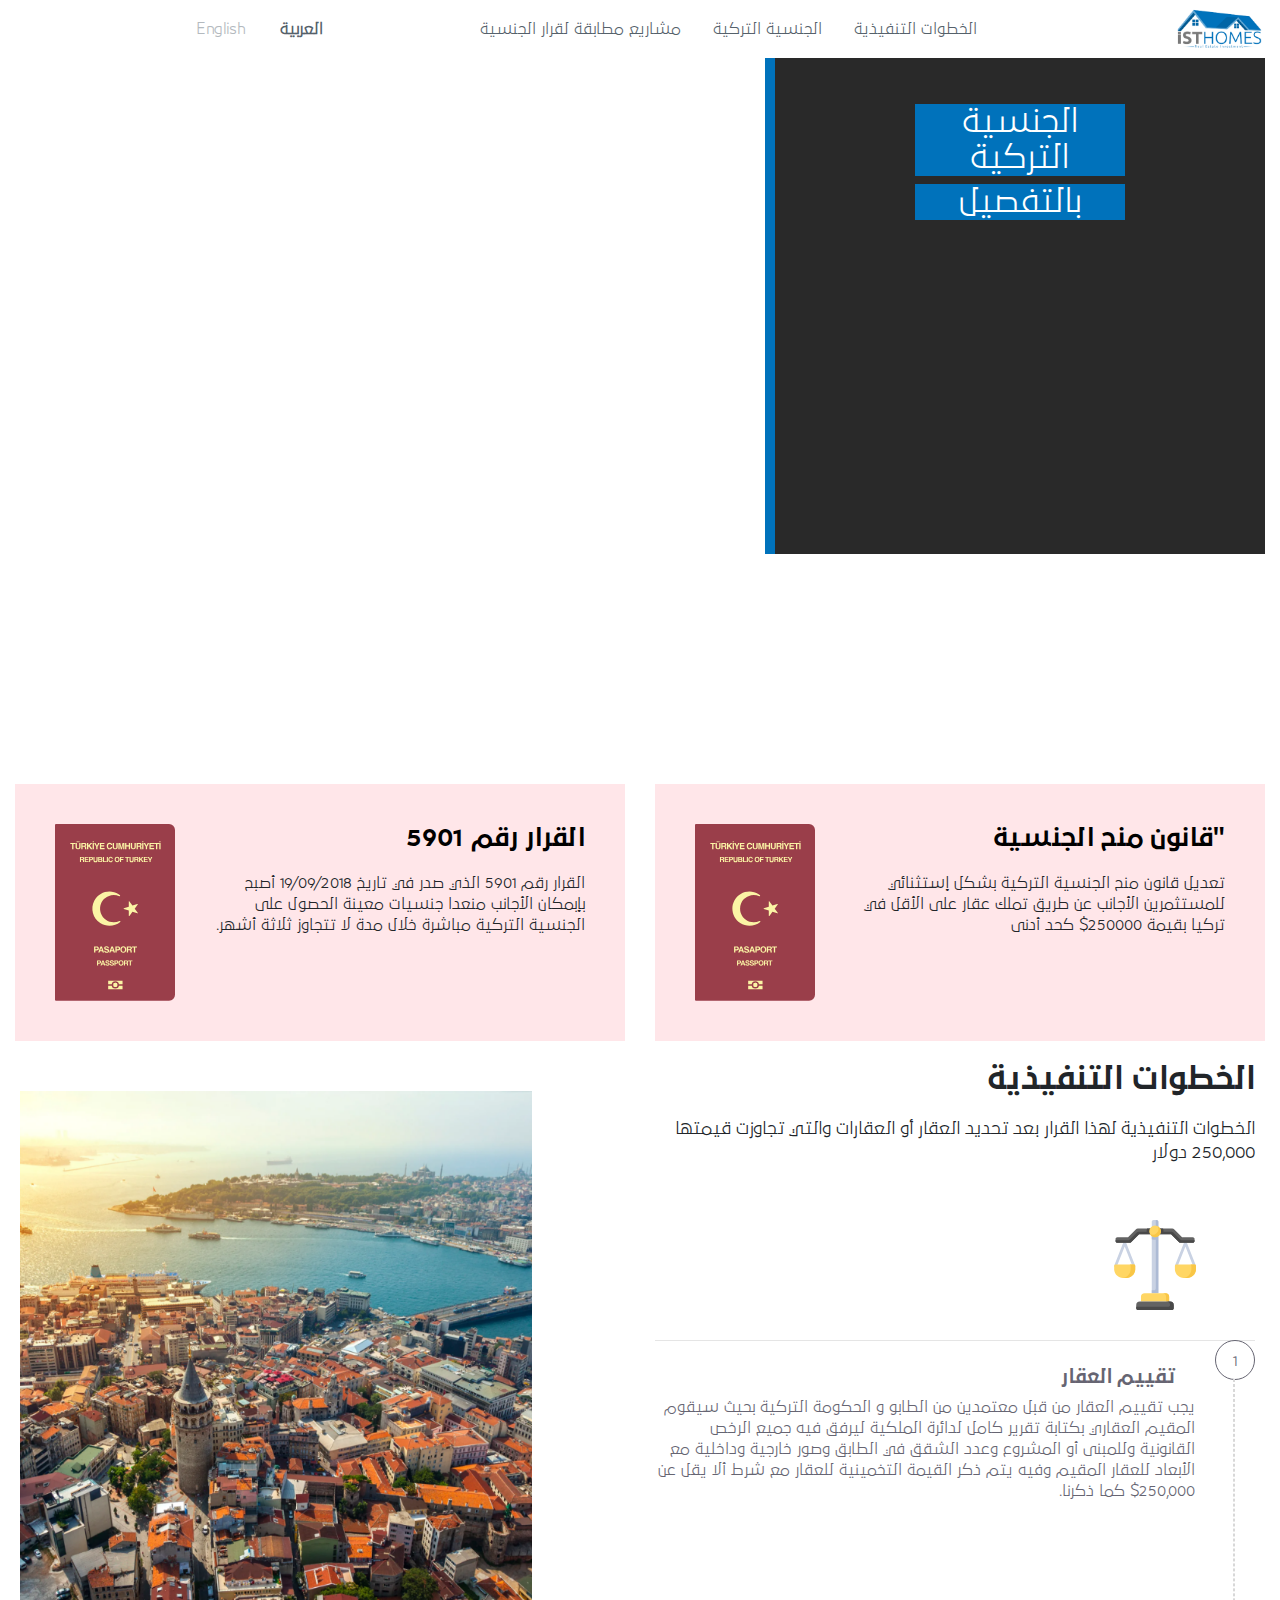
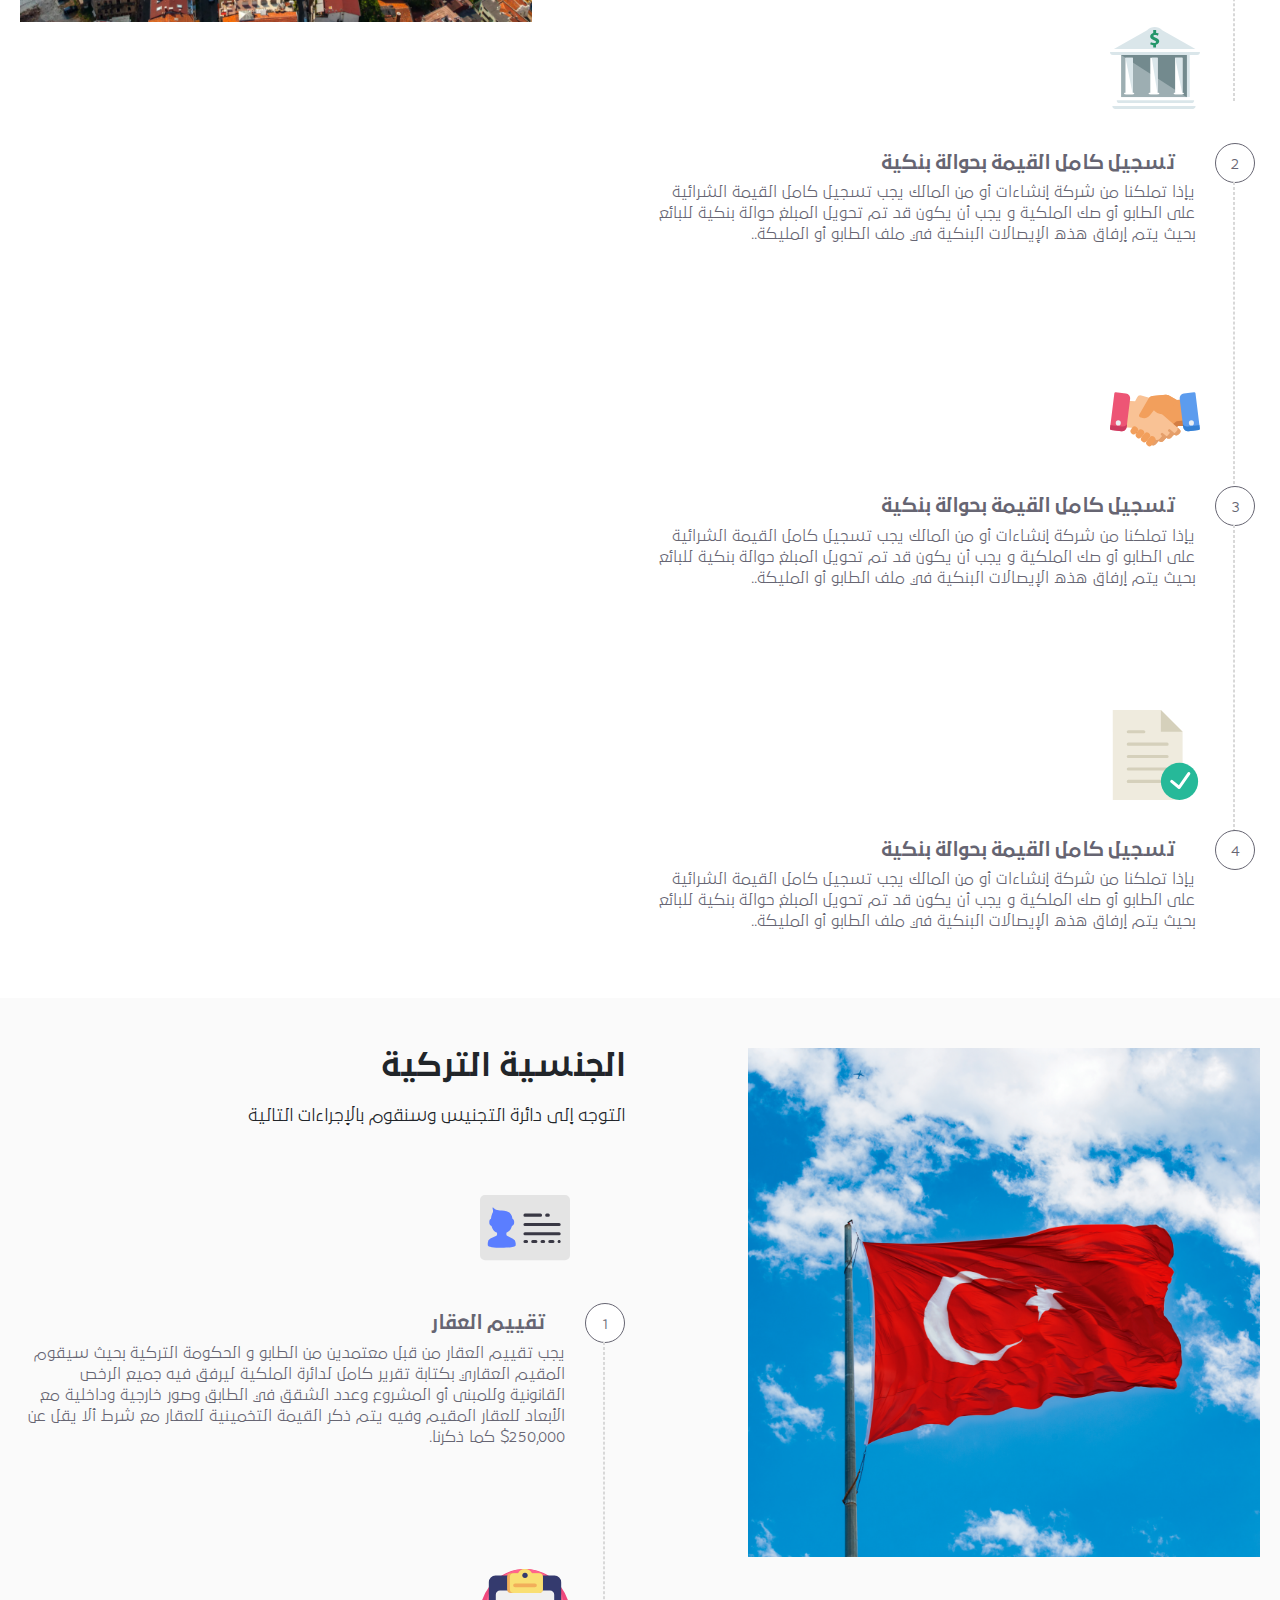
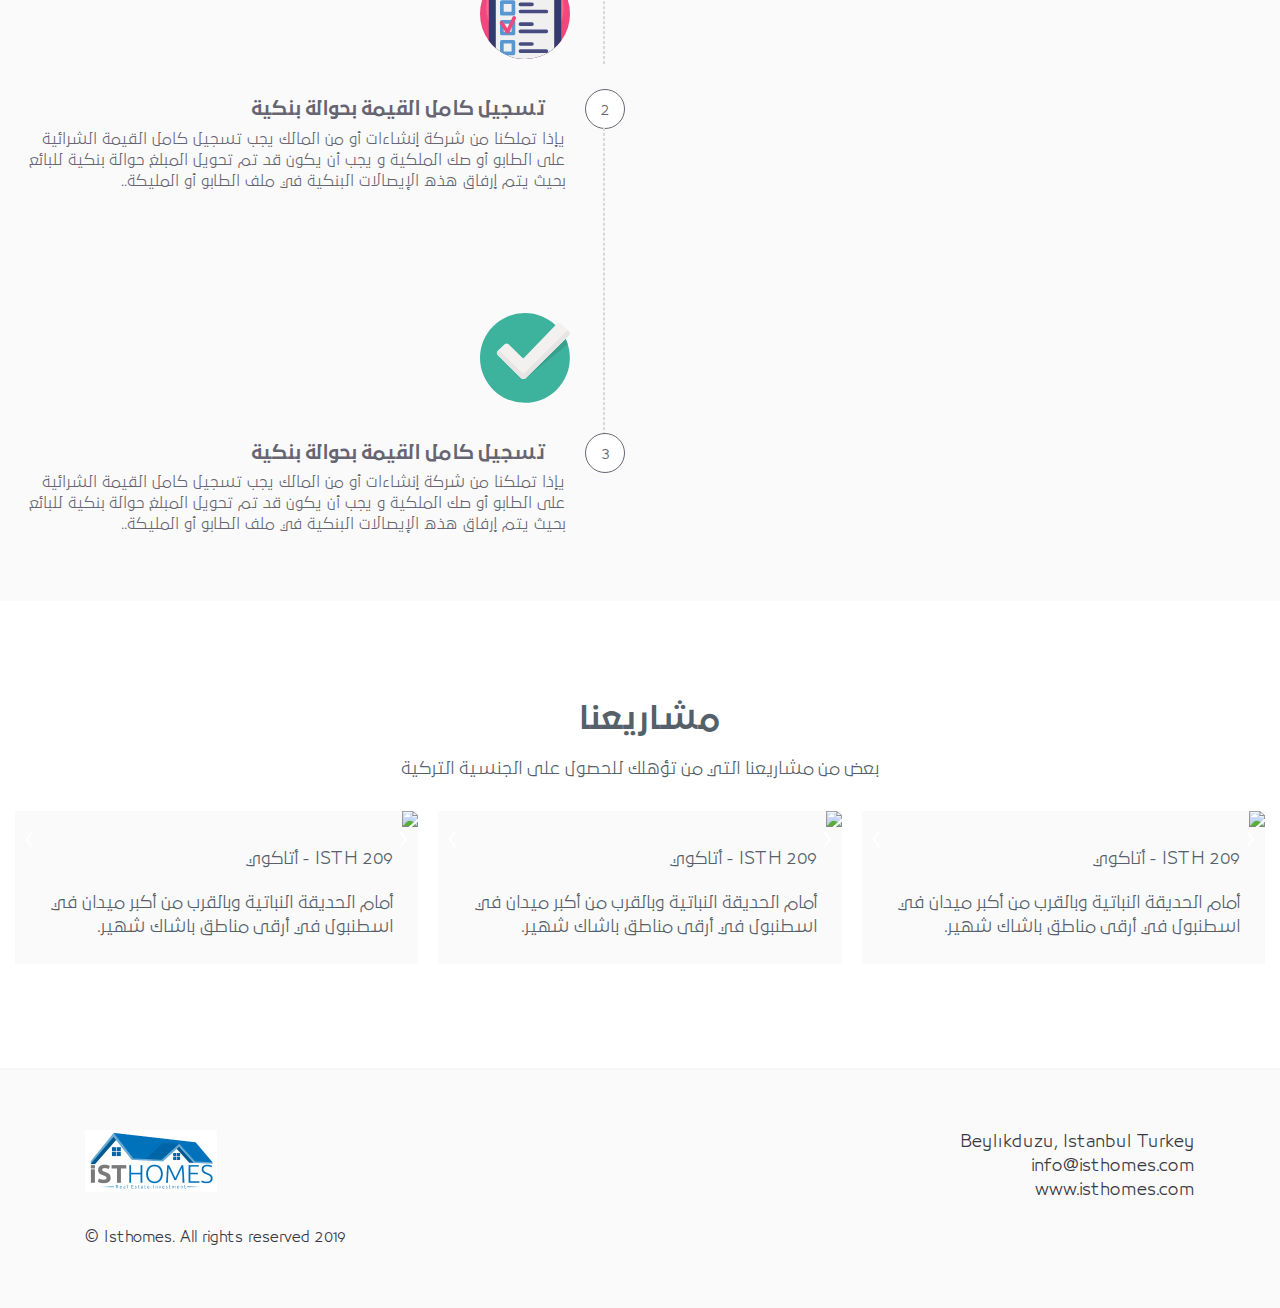
==== commit ad08f4cc: "ff" ====
--- a/index.html
+++ b/index.html
@@ -17,71 +17,58 @@
         <link rel="stylesheet" href="asset/css/owl.carousel.min.css" type="text/css">
         <link rel="stylesheet" href="asset/css/owl.carousel.css" type="text/css">
         <link rel="stylesheet" href="https://cdnjs.cloudflare.com/ajax/libs/animate.css/3.7.0/animate.min.css">
-
         <link rel="stylesheet" href="asset/css/style.css" type="text/css">
+
+        <link rel="stylesheet" href="asset/css/style.css" type="text/css">
+        <link rel="stylesheet" href="asset/css/lightbox.css" type="text/css">
+
 
         <link href="http://cdnjs.cloudflare.com/ajax/libs/fotorama/4.6.4/fotorama.css" rel="stylesheet"> <!-- 3 KB -->
 </head>
 
 <body>
-        <div class="Bigoverlay">
-
-        </div>
+                <div class="overlay"></div>
+
+                <div class="langugeHeader d-block d-lg-none ">
+                                <div class="mobilelanguge languge clearfix">
+                                                <a href="index.html" class="float-right activeLink">العربية</a>
+                                                <a href="index2.html"  class="  float-left">English</a>
+
+                                        </div>
+
+                </div>
         <!--headerNav section start-->
         <div class="headerNav">
+   
                 <nav class="navbar clearfix fixed-top navbar-expand-lg bg-white scrolling-navbar top-nav-collapse">
                         <div class="logo">
                                 <img src="asset/img/logo.png">
                         </div>
-                        <div class="navBtn">
-                                <svg xmlns="http://www.w3.org/2000/svg" xmlns:xlink="http://www.w3.org/1999/xlink"
-                                        width="20px" height="19px">
-                                        <path fill-rule="evenodd" fill="rgb(0, 0, 0)"
-                                                d="M18.942,10.999 L9.059,10.999 C8.475,10.999 8.000,10.552 8.000,9.999 C8.000,9.446 8.475,8.999 9.059,8.999 L18.942,8.999 C19.527,8.999 20.001,9.446 20.001,9.999 C20.001,10.552 19.527,10.999 18.942,10.999 ZM18.236,1.999 L1.765,1.999 C0.791,1.999 0.001,1.551 0.001,0.999 C0.001,0.447 0.791,-0.001 1.765,-0.001 L18.236,-0.001 C19.210,-0.001 20.001,0.447 20.001,0.999 C20.001,1.551 19.210,1.999 18.236,1.999 ZM4.500,16.999 L18.500,16.999 C19.329,16.999 20.001,17.447 20.001,17.999 C20.001,18.551 19.329,18.999 18.500,18.999 L4.500,18.999 C3.672,18.999 3.001,18.551 3.001,17.999 C3.001,17.447 3.672,16.999 4.500,16.999 Z">
-                                        </path>
-                                </svg>
-
-
-                        </div>
-
-
+                        <div class="mobileSocialIcons SocialIcons">
+                                        <a href="twitter"><i class="fab fa-facebook-f"></i></a>
+                                        <a href="facebook"><i class="fab fa-twitter"></i></a>
+
+
+                                </div>
                         <div class="collapse navbar-collapse justify-content-center text-center"
                                 id="navbarSupportedContent">
 
                                 <ul class="nav nav-pills">
 
                                         <li class="nav-item ">
-                                                <a class="nav-link faciltiis " href="#"> الخطوات التنفيذية</a>
+                                                <a class="nav-link StepsLink " href="#stepsSec"> الخطوات التنفيذية</a>
                                         </li>
 
-                                        <div class="close"><i class="fas fa-times"></i></div>
 
                                         <li class="nav-item ">
-                                                <a class="nav-link  projectProp" href="#">الجنسية التركية </a>
-                                        </li>
-                                        <li class="nav-item ">
-                                                <a class="nav-link  flatlink" href="#">مشاريع مطابقة لقرار الجنسية
+                                                <a class="nav-link  nationalLink" href="#nationatSteps">الجنسية التركية
                                                 </a>
                                         </li>
                                         <li class="nav-item ">
-                                                <div class="mobileSocialIcons SocialIcons">
-                                                        <span>قم بمتابعتنا على السوشال ميديا</span>
-                                                        <a href="twitter"><i class="fab fa-facebook-f"></i></a>
-                                                        <a href="facebook"><i class="fab fa-twitter"></i></a>
-                                                        <a href="facebook"><i class="fab fa-instagram"></i></a>
-
-
-                                                </div>
+                                                <a class="nav-link  ProjectsLink" href="#OurProjects">مشاريع مطابقة
+                                                        لقرار الجنسية
+                                                </a>
                                         </li>
-                                        <li class="nav-item langugeLink ">
-                                                <div class="mobilelanguge languge">
-                                                        <a href="index.html" class=" ararbic activeLink">العربية</a>
-                                                        <a href="index2.html">English</a>
-
-                                                </div>
-                                        </li>
-
-
 
                                 </ul>
 
@@ -100,32 +87,6 @@
 
         </div>
 
-
-        <div class="contactForm text-center">
-
-                <div class="contactLogo">
-                        <img src="asset/img/logo2.png">
-                </div>
-                <span class="contactNow">تواصل معنا فورا</span>
-                <span>للمزيد من المعلومات أو الحجز</span>
-                <form>
-                        <div class='form-group'>
-                                <input type="text" name='name' required class="formControl" placeholder="الاسم">
-                        </div>
-                        <div class='form-group'>
-
-                                <input type="email" name='email' required class="formControl" placeholder="الايميل">
-                        </div>
-                        <div class='form-group'>
-
-                                <input type="text" name='country' required class="formControl" placeholder="البلد">
-                        </div>
-                        <button type='submit' class="btn btn-primary sendbtn">إرسال</button>
-
-                </form>
-
-
-        </div>
 
 
 
@@ -136,10 +97,17 @@
                                 <div class="col-12">
                                         <div class="hero-carusel owl-carousel">
                                                 <div class="caruselItem">
+                                                        <div class="NationalSide">
+                                                                <h6>الجنسية التركية </h6>
+                                                                <h6>بالتفصيل</h6>
+
+                                                        </div>
+                                                        <a href="asset/Tempoint.mp4"
+                                                                class="html5lightbox showVideoIcon">
+                                                                <i class="fas fa-play"></i>
+                                                        </a>
                                                         <video id="myVideo">
-                                                                <div class="showVideoIcon">
-                                                                        <i class="fas fa-play"></i>
-                                                                </div>
+
                                                                 <source src="asset/Tempoint.mp4" type="video/mp4">
 
                                                         </video>
@@ -156,8 +124,8 @@
                                 <div class="col-lg-6 col-md-6 col-12">
                                         <div class="lowCont clearfix">
                                                 <div class="lowdesc float-right">
-                                                        <h4>قانون منح الجنسية</h4>
-                                                        <p>
+                                                        <h4 class="lowTitle1">"قانون منح الجنسية</h4>
+                                                        <p >
                                                                 تعديل قانون منح الجنسية التركية بشكل إستثنائي للمستثمرين
                                                                 الأجانب عن طريق تملك عقار على الأقل في تركيا بقيمة
                                                                 250000$ كحد أدنى
@@ -222,13 +190,16 @@
                         </div>
                 </div>
         </div>
-        <div class="stepsSection">
-                <div class="MoveImg">
+        <div class="stepsSection" id="stepsSec">
+                <div class="MoveImg d-none d-lg-block">
                         <img src="asset/img/step1.png">
                 </div>
                 <div class="container-fluid">
                         <div class="row">
                                 <div class="col-lg-6 col-md-6 col-12">
+                                                <div class="mobileStepImg d-block d-lg-none">
+                                                                <img src="asset/img/step1.png">
+                                                        </div>
                                         <h4 class="sectionTitle">الخطوات التنفيذية </h4>
                                         <span class="projSpan">الخطوات التنفيذية لهذا القرار بعد تحديد العقار أو
                                                 العقارات والتي تجاوزت قيمتها 250,000 دولار</span>
@@ -276,7 +247,8 @@
 
                                                         </div>
                                                         <div class="stepNumDesc clearfix">
-                                                                <div class="stepNum float-right">1</div>
+                                                                <div class="stepNum float-right">1 </div>
+                                                                <hr>
                                                                 <div class="stepDesc float-left">
                                                                         <h5 class="stepTitle"> تقييم العقار</h5>
 
@@ -476,13 +448,16 @@
                         </div>
                 </div>
         </div>
-        <div class="nationatSteps">
-                <div class="secMoveImg">
+        <div class="nationatSteps" id="nationatSteps">
+                <div class="secMoveImg d-none d-lg-block d-md-block">
                         <img src="asset/img/step2.png">
                 </div>
                 <div class="container-fluid">
                         <div class="row ">
                                 <div class="col-lg-6 col-12">
+                                                <div class="mobileStepImg d-block d-lg-none d-md-none">
+                                                                <img src="asset/img/step2.png">
+                                                        </div>
                                 </div>
 
                                 <div class="col-lg-6 col-12 clearfix">
@@ -629,7 +604,8 @@
 
                                                                 </div>
                                                                 <div class="stepNumDesc clearfix">
-                                                                        <div class="stepNum  lastStepNum float-right">3</div>
+                                                                        <div class="stepNum  lastStepNum float-right">3
+                                                                        </div>
                                                                         <div class="stepDesc float-left">
                                                                                 <h5 class="stepTitle">تسجيل كامل القيمة
                                                                                         بحوالة
@@ -662,7 +638,7 @@
                         </div>
                 </div>
         </div>
-        <div class="OurProjects paddingSection bg-white" id="OurProjects">
+        <div class="OurProjects paddingSection" id="OurProjects">
 
                 <div class="container-fluid">
                         <div class="row justify-content-center">
@@ -795,51 +771,7 @@
                                 <div class="col-12 clearfix">
                                         <div class="right-footer  float-right">
                                                 <div class="footerLogo ">
-                                                        <svg xmlns="http://www.w3.org/2000/svg"
-                                                                xmlns:xlink="http://www.w3.org/1999/xlink" width="123"
-                                                                height="29" viewBox="0 0 123 29">
-                                                                <defs>
-                                                                        <path id="a" d="M.21.045h18.037v21.773H.209z">
-                                                                        </path>
-                                                                        <path id="c" d="M0 .224h17.492V18.24H0z"></path>
-                                                                        <path id="e" d="M.042.224h14.08v17.701H.041z">
-                                                                        </path>
-                                                                </defs>
-                                                                <g fill="none" fill-rule="evenodd">
-                                                                        <g transform="translate(98.795 6.935)">
-                                                                                <mask id="b" fill="#fff">
-                                                                                        <use xlink:href="#a"></use>
-                                                                                </mask>
-                                                                                <path fill="#E32669"
-                                                                                        d="M9.228 13.638a4.575 4.575 0 1 1 0-9.149 4.575 4.575 0 0 1 0 9.15m0-13.594a9.019 9.019 0 0 0-6.335 15.436l.003.006 6.332 6.331 6.332-6.331.002-.005A9.018 9.018 0 0 0 9.228.046"
-                                                                                        mask="url(#b)"></path>
-                                                                        </g>
-                                                                        <g transform="translate(93 .117)">
-                                                                                <mask id="d" fill="#fff">
-                                                                                        <use xlink:href="#c"></use>
-                                                                                </mask>
-                                                                                <path fill="#A6CA26"
-                                                                                        d="M12.415 6.186a10.02 10.02 0 0 1 5.077-.037A9.022 9.022 0 0 0 9.018.224 9.018 9.018 0 0 0 2.684 15.66l.003.005L5.26 18.24a10.122 10.122 0 0 1-.278-2.357c0-1.255.234-2.456.656-3.565a4.552 4.552 0 0 1-1.194-3.074 4.575 4.575 0 0 1 4.575-4.575c1.35 0 2.559.588 3.396 1.518"
-                                                                                        mask="url(#d)"></path>
-                                                                        </g>
-                                                                        <g transform="translate(108.682 .117)">
-                                                                                <mask id="f" fill="#fff">
-                                                                                        <use xlink:href="#e"></use>
-                                                                                </mask>
-                                                                                <path fill="#4EBCD5"
-                                                                                        d="M5.103.224a8.966 8.966 0 0 0-5.061 1.56 10 10 0 0 1 2.572 3.631 4.529 4.529 0 0 1 2.489-.747 4.575 4.575 0 0 1 3.549 7.459c.47 1.16.73 2.428.73 3.755 0 .695-.071 1.378-.208 2.043l2.26-2.26.003-.004A9.018 9.018 0 0 0 5.103.225"
-                                                                                        mask="url(#f)"></path>
-                                                                        </g>
-                                                                        <g fill-rule="nonzero">
-                                                                                <path fill="#FFF"
-                                                                                        d="M77.819 9.54h-1.49V8h1.49v1.54zm-2.476 0h-1.49V8h1.49v1.54zm2.456 6.32c0 1.6-.966 2.6-2.738 2.6h-2.234v-1.28h2.214c.785 0 1.369-.46 1.369-1.36 0 .18-.02-1.36-.06-4.66h1.388l.06 4.7zm-4.53 2.6h-1.79c-.605 0-1.108-.26-1.53-.76a2.533 2.533 0 0 1-.504-.86c-.382.98-1.409 1.56-2.516 1.62h-2.637v-1.28h2.234c.383 0 .725-.1 1.047-.3.423-.28.624-.64.624-1.1.04.32.04-1.22-.02-4.62h1.389c0 1.28.02 2.54.04 3.8.02.7.222 1.26.624 1.68.342.36.725.54 1.107.54h1.933v1.28zm-2.254 2.96h-1.49v-1.54h1.49v1.54zm-2.456 0h-1.51v-1.54h1.51v1.54zm-3.401-2.96c-1.691 0-2.899-.58-3.644-1.74-.543 1.16-1.51 1.74-2.918 1.74-1.087 0-1.953-.4-2.617-1.18-.604-.76-.906-1.68-.886-2.76h-1.288c-.825 0-1.228.56-1.208 1.66l.08 6.6H51.27l-.101-6.92c-.02-1.74.866-2.62 2.637-2.62h.624c.342.02.624.02.886.02.442-1.52 1.49-2.28 3.14-2.28.906 0 1.67.28 2.294.86.584.54.946 1.2 1.087 2 .182 1.18.504 2.02.967 2.52.503.54 1.288.82 2.355.82v1.28zm-4.65-3.74c0-.84-.222-1.5-.644-1.98-.383-.42-.846-.64-1.39-.64-.543 0-1.006.22-1.348.64-.382.46-.563 1.12-.563 1.98 0 .82.221 1.48.644 1.98.382.42.845.64 1.389.64.563 0 1.026-.22 1.368-.64.363-.46.544-1.12.544-1.98z">
-                                                                                </path>
-                                                                                <path fill="#FFF"
-                                                                                        d="M44.062 15.824c0 .15-.02-1.392-.06-4.664h1.389l.06 4.7c0 1.6-.966 2.6-2.737 2.6h-2.235v-1.28h2.215c.784 0 1.367-.459 1.368-1.356zm.202 5.576h-1.49v-1.54h1.49v1.54zm-3.261-2.94h-3.06c-.624 2.48-2.456 4.12-5.012 4.34-.12-.26-.322-.66-.584-1.24 1.007 0 1.892-.28 2.637-.86a4.586 4.586 0 0 0 1.53-2.24h-1.812c-.925 0-1.67-.34-2.254-1.04-.584-.7-.825-1.56-.825-2.54.02-1.3.463-2.28 1.248-2.96.624-.54 1.348-.8 2.154-.8 2.093 0 3.14 1.06 3.14 3.16v2.9h2.838v1.28zm-4.227-1.28v-3.34c0-1.18-.584-1.78-1.61-1.78-.544 0-.987.22-1.37.68-.422.5-.664 1.18-.664 2.04 0 1.34.745 2.4 1.933 2.4h1.71zm-7.79-1.32c0 1.6-.966 2.6-2.738 2.6h-2.637v-1.28h2.617c.785 0 1.369-.46 1.369-1.36 0 .18-.02-1.36-.06-4.66h1.388l.06 4.7zm-.765 5.56h-1.49v-1.54h1.49v1.54zm-2.476 0h-1.49v-1.54h1.49v1.54zM20.753 9.56h-1.51V8.02h1.51v1.54zm3.704 8.9h-1.792c-.604 0-1.107-.26-1.53-.76a2.533 2.533 0 0 1-.503-.86c-.382.98-1.409 1.56-2.516 1.62H15.48v-1.28h2.255c.382 0 .724-.1 1.046-.3.403-.28.604-.64.604-1.1.04.32.04-1.22-.02-4.62h1.389c0 1.28.02 2.54.04 3.8.02.7.222 1.26.624 1.68.342.36.725.54 1.107.54h1.933v1.28zm-16.204-7.3h-1.49V9.62h1.49v1.54zm-2.456 0h-1.51V9.62h1.51v1.54zm10.528 7.3h-1.792c-.886 0-1.55-.48-1.972-1.44-.222.96-.806 1.44-1.752 1.44H4.65c-1.55 0-2.717-.62-3.502-1.86C.483 15.58.121 14.24.06 12.58L0 11.4h1.188l.06 1.18c.06 1.76.543 3.04 1.409 3.82.584.52 1.248.78 1.993.78h5.817c.544 0 .805-.38.805-1.12 0-.44-.02-2.08-.08-4.9h1.389l.08 3.8c.02.7.222 1.26.624 1.68.342.36.705.54 1.107.54h1.933v1.28z">
-                                                                                </path>
-                                                                        </g>
-                                                                </g>
-                                                        </svg>
+                                                   <img src="asset/img/logo.png">
                                                 </div>
                                         </div>
                                         <div class="float-left ">
@@ -863,10 +795,9 @@
         </div>
 
         <div class="contactForm mobileContact text-center">
-                <div class="close"><i class="fas fa-times"></i></div>
-
+                <div class="closeform"><i class="fas fa-times"></i></div>
                 <div class="contactLogo">
-                        <img src="asset/img/logo2.png">
+                        <img src="asset/img/logo.png">
                 </div>
                 <span class="contactNow">تواصل معنا فورا</span>
                 <span>للمزيد من المعلومات أو الحجز</span>
@@ -888,9 +819,15 @@
 
 
         </div>
-        <div class="contactus">
-                <span class="contactLink"><a href="##">تواصل معنا فوراً</a></span>
-
+        <div class="contactus clearfix">
+                <div class="ask float-right">
+                           <span class="contactLink"><a href="##">  استشرنا الآن  </a></span>
+                
+                </div>
+                <div class="contactsec float-left">
+                                <span class="contactLink"><a href="##">تواصل معنا </a></span>
+
+                </div>
 
         </div>
         <!--Footer-->
--- a/asset/css/style.css
+++ b/asset/css/style.css
@@ -15,8 +15,20 @@
 direction: rtl;
 font-family: "29lt-bukra-regular";
 text-align: right;
-
-}
+position: relative;
+
+}
+.overlay{
+    width:100%;
+    height:100%;
+    top:0;
+    left:0;
+    background-color:rgba(0,0,0,.4);
+    position:absolute;
+    z-index:3;
+    display: none;
+    }
+
 img{
     width:100%;
 }
@@ -31,34 +43,25 @@
 display: none;
 
 }
-.close i{
+.closeform i{
     font-size: 23px;
     position: absolute;
     left: 5%;
     top: 3%;
 color:#B3B9BE;
 }
-.navBtn svg{
-    transform: rotate(180deg);
-}
 .scrollNav{
     top:0 !important;
     z-index: 999999;
-    box-shadow: rgba(0, 0, 0, 0.03) 0px 3px 6px 3px;
     animation-duration: 1s;
     background: rgb(255, 255, 255) !important;
     position: fixed;
     animation :sticky;
 }
-
-.navbar .close{
-    display:none;
-}
 .headerNav{
     background-color: white;
     width:100%;
 padding:20px;
-z-index:100;
     height: 54px;
     box-sizing: border-box;
 }
@@ -69,8 +72,8 @@
 }
 .mobilelogo{
     display: none;
-    width:125px;
-    height:28px;
+    width:90px;
+    height:50px;
 }
 .mobilelogo{
     display:none;
@@ -92,14 +95,16 @@
 }
 
 .nav-link:before {
-	transition:width 1s;
+	transition:all .5s;
     content: "";
     position: absolute;
     right:8%;
     bottom: -10px;
     height: 1px;
-    border-bottom: 3px solid #52D54E;
-    text-align: center
+    border-bottom: 3px solid #0072bb;
+    text-align: center;
+    width:0;
+
 }
 
 .nav-link:hover::before{
@@ -117,7 +122,7 @@
 
 .languge a:hover,.SocialIcons a:hover{
     text-decoration: none;
-	color:#52D54E;
+	color:#0072bb;
 }
 .mobilelanguge,.mobileSocialIcons{
     display: none;
@@ -132,7 +137,7 @@
 }
 .heroSection{
     width: 100%;
-    height:430px;
+    height:700px;
     background-size:cover;
 	overflow:hidden;
 color:white;
@@ -142,34 +147,45 @@
 z-index: 0;
 position: relative;
 }
-.showVideoIcon i{
-    background-color:white;
-    color:#6EA316;
-    height:102px;
-    width:102px;
-    border-radius: 50%;
-}
-.overlay{
-width:100%;
-height:100%;
-background-color:rgba(0,0,0,.6);
-position:absolute;
-z-index:3;
-}
-
-
+.NationalSide{
+    width:40%;
+    height:100%;
+    position: absolute;
+    right:0;
+    top:0;
+    background-color: #292929;
+    border-left:10px solid #0072bb;
+    line-height: 50%;
+    padding:50px 140px;
+
+}
+.NationalSide h6{
+    font-size:30px;
+    color:white;
+    font-weight: 400;
+    background-color: #0072bb;
+}
 .showVideoIcon i{
 color:#6EA316;
-padding:42px;
+padding:35px;
 background-color: white;
 border-radius: 50%;
+font-size:28px;
+transition-duration: .5s;
 
 }
 .showVideoIcon{
     position: absolute;
-    right:50%;
+    right:49%;
 bottom:50%;
 z-index: 22;
+}
+
+.showVideoIcon:hover  i{
+    background-color:#6EA316;
+    color: white;
+transform:rotate(360deg);
+transition-duration: .5s;
 }
 .heroSection h1{
     color:white;
@@ -187,6 +203,17 @@
     background-color: #FFE6E9;
     height:auto;
     padding:40px;
+    transition-duration: .5s;
+}
+.lowTitle{
+    display:none;
+    font-size:24px;
+    color:#662635;
+    font-family: "29lt-bukra-regular";
+}
+.lowCont:hover{
+    transition-duration: .5s;
+    box-shadow: rgba(0, 0, 0, 0.2) 2px 3px 7px 3px;
 }
 .lowdesc{
     width:70%;
@@ -224,9 +251,12 @@
 }
 
 .step{
-    margin-top:55px;
+    margin-top:100px;
     color:#666572;
     font-size:14px;
+}
+.step:first-child{
+    margin-top:50px;
 }
 .stepImg{
     width:100px;
@@ -271,7 +301,7 @@
 .step .stepNum::before{
     position: absolute;
     content: "";
-    height:274px;
+    height:322px;
     color:#D8D8D8;
     border:1px dashed #D8D8D8;
     top: 100%;
@@ -321,148 +351,6 @@
     margin-top: 17px;
     
 }
-.projectadv{
-    margin-top:60px;
-}
-
-.fotorama__arr, .fotorama__fullscreen-icon, .fotorama__video-close, .fotorama__video-play{
-	background:url('../img/arrow-right.png') no-repeat !important;
-}
-
-.fotorama__arr--prev{
-    transform: rotate(180deg) !important;
-}
-.fotorama__active .fotorama__dot{
-    background-color:#303233;
-    border:0;
-}
-.advIcon{
-    width:52px;
-    height:52px;
-    display: inline-block;
-}
-.advDesc{
-    color:#55616A;
-    font-size:18px;
-    font-weight: 500;
-    display: inline-block;
-    margin-right:12px;
-    max-width: 255px;
-
-}
-.flatSection{
-    background-color: white;
-    color:#55616A;
-    width:100%;
-    height: auto;
-}
-.greenDiv{
-    width:250px;
-    height:40px;
-    background-color: #52D54E;
-    color:white;
-padding:10px;
-border-radius: 5px;
-margin-bottom:20px;
-}
-.greendiv span{
-    font-size:14px;
-    font-weight: 500;
-}
-.faciltiisSection,.flatSpaceSection{
-    color:#55616A;
-    padding-top:75px;
-
-}
-.spaceBox{
-    width:95px;
-    height: 40px;
-    border:1px solid #D9D9D9;
-    line-height: 40px;
-    text-align: center;
-    margin-left:10px;
-    display: inline-block;
-    margin-top: 15px
-}
-.spaceBox:hover{
-    box-shadow: rgba(0, 0, 0, 0.2) 2px 3px 7px 3px;
-   
-}
-.flatSpaceSection{
-    border-bottom:2px solid #F6F6F6;
-    width:100%;
-    height:auto;
-}
-.flatSpaceSection .sectionTitle{
-    margin-bottom: 35px;
-}
-.spaceBox a span{
-    font-size: 16px;
-    font-weight: 400;
-
-    color:#55616A;
-
-}
-.spaceBox a{
-    text-decoration: none;
-}
-.spaceBox.active{
-background-color:#52D54E;
-
-}
-.spaceBox.active span{
-    color:white;
-}
-.flatImg{
-    width:100%;
-    margin-top:30px;
-}
-.showImage{
-    display:none;
-    font-size:14px;
-    color:#55616A;
-    text-align: center;
-    margin-top: 7px;
-}
-.salaryimg{
-    width:100%;
-    position: relative;
-    margin-top:65px;
-    margin-bottom: 75px;
-}
-
-
-.salaryBox {
-    top: 8%;
-    left: 7%;
-    border-radius: 5px;
-    width:171px;
-    height:88px;
-    background-color: #E32669;
-    color:white;
-    position: absolute;
-    text-align:center;
-    vertical-align: middle;
-    padding-top:5px;
-}
-.fotorama__nav__frame--thumb{
-width:100px !important;
-height:60px;
-}
-.fotorama__nav__frame{
-padding:9px !important;}
-.fotorama__thumb-border{
-display:none !important;}
-.fotorama__loaded--img img{
-	left:0 !important;
-}
-.fotorama__thumb{
-	border-radius:5px;}
-.salaryBox span{
-    font-size:16px;
-    font-weight: 500;
-}
-
 
 .OurProjects{
     color:#55616A;
@@ -511,13 +399,17 @@
 .owl-nav button.owl-prev{
     right:10px
     }
-    .projectSlider .owl-dots{
+    .projectSlider .owl-dots,.hero-carusel .owl-dots,.stepsCarusel  .owl-dots {
         position: absolute !important;
         bottom: 25px !important;
         z-index: 222 !important;
         right:35%;
     }
-    .projectSlider .owl-dot{
+    .stepsCarusel  .owl-dots{
+        bottom: -25px !important;
+        right:30%;
+    }
+    .projectSlider .owl-dot ,.hero-carusel .owl-dot,.stepsCarusel  .owl-dot{
    
         background-color: white !important;
         width: 10px !important ;
@@ -526,7 +418,11 @@
         margin:10px !important;
         border:2px solid white !important;
     }
-    .projectSlider .owl-dot.active{
+    .stepsCarusel  .owl-dot{     
+        background-color: black !important;
+        border:2px solid black !important;
+    }
+    .projectSlider .owl-dot.active .hero-carusel .owl-dot.active,.stepsCarusel  .owl-dot.active{
 background-color: transparent !important;
     }
 
@@ -601,11 +497,10 @@
 }
 .contactus{
     width:100%;
-    background-color: #52D54E;
+    line-height: 60px;
+
     height: 60px;
-    color:white;
     text-align: center;
-    line-height: 60px;
     display: none;
     position: fixed;
     bottom:0;
@@ -613,8 +508,6 @@
     z-index:999;
     display: none;
 }
-
-
 .contactForm{
     width:310px;
     height:400px;
@@ -622,7 +515,7 @@
     background-color: #F6F6F6;
     border:1px solid #D9D9D9;
     position: absolute;
-    z-index: 2;
+    z-index: 555;
     left:135px;
     top:520px;
     display: none;
@@ -633,6 +526,16 @@
 	position: fixed;
 }
 
+
+.scrollImg_bottom{
+    top:auto;
+    bottom: -60px
+
+}
+
+.caruselItem{
+    height: 500px;
+}
 
 .contactLogo{
     width:39px;
@@ -647,7 +550,7 @@
     margin-bottom: 5px;
 }
 .contactNow{
-    color:#E32669 !important;
+    color:#5B7EFF !important;
     font-size: 16px !important;
 }
 .contactForm form{
@@ -668,7 +571,7 @@
 }
 .sendbtn{
     border:0;
-    background-color:#52D54E;
+    background-color:#5B7EFF;
     color:white !important;;
     width:150px;
     height: 40px;
@@ -677,27 +580,12 @@
     font-size:14px;
 
 }
-#showVideo{
-    color:white !important;
-    font-size:14px;
-    font-weight: 500;
-}
-.showVideoText{
-    margin-top:85px;
-}
+
+
 .sendBtn:hover{
-    background-color: #3FA53C;
-}
-.Bigoverlay{
-    width:100%;
-    height:100%;
-    position: fixed;
-    z-index: 5;
-    top:0;
-    left:0;
-    background-color: rgba(0,0,0,.5);
-    display: none;
-}
+    background-color: #2C57F8;
+}
+
 
 .footer.mobileFooter{
     display:none;
@@ -705,20 +593,10 @@
 .footer{
     display:block;
 }
-.mainSlider.owl-carousel {
-    display: none;
-}
-.carousel:hover{
-    box-shadow: rgba(0, 0, 0, 0.2) 2px 3px 7px 3px;
-    transition-duration: .2s;
-
-}
+
 @media (min-width: 320px) and (max-width: 767px){
  
-    .nav-item:last-child{
-        border-bottom: 0;
-    }
-.sideMenu{display:none;}
+
 .heroSection{
     height:375px;
 }
@@ -728,55 +606,64 @@
 .hero-carusel .owl-dots{
     display: block !important;
 }
-.mainSlider.owl-carousel .owl-dot{
-    width:10px;
-    height:10px;
-background-color:#D9D9D9;
-border-radius: 50%;
-display: inline-block;
-margin:10px;
-
-}
-.mainSlider .owl-dot.active{
-    background-color: #303233;
-}
-.videoCont{
+.MoveImg,.secMoveImg {
+    width:85%;
+}
+.mobileStepImg{
+    margin-bottom:50px;
+}
+
+
+.NationalSide{
+    display: none;
+}
+.showVideoIcon {
+    right:35%;
+}
+.showVideoIcon i{
+    right:30px;
+}
+.lowTitle{
+    display: block
+}
+.lowCont{
+    padding:10px;
+    margin-bottom:20px;
+}
+
+.lowdesc{
+    width:100%;
+}
+.passportImg{
+    width:80px;
+margin-top:-14%;}
+.stepNum::before{display:none;}
+.stepNum hr{
+border: 1px solid dashed;
 width:100%;
-	
-}
-
-.nationalDesc{
-	padding-right:25px
-}
-.videoCont iframe{
-	width:100%;
-}
-
-.sideVideo,.sideTabo{
-	padding:0;
-}
-
-
+top:5%;
+right:0;
+}
 .nav{
     display: block;
-    width:270px;
+    width:100%;
     position: absolute;
     left:0;
-    top:0;
+    top:60px;
     background: white;
+    height:50px;
+    line-height: 25px;
     padding:0;
     z-index:444;
-}
-ul.nav{
-    overflow: scroll;
-    height: 100vh;
-}
+    background-color: #FAFAFA;
+}
+
 .contactForm{
     display: none;
 }
 
-.navbar .close{
-    display: block
+.languge,.SocialIcons{
+    display: none;
 }
 .paddingSection{
     padding-right: 5px;
@@ -786,49 +673,53 @@
 }
 .collapse.navbar-collapse{
 
-    text-align: right;
-}
+display: block !important}
 .nav-link.activeLink:before{
     display: none;
 }
 .nav-link:hover:before{
     display: none;
 }
+.nav-link{
+    font-size: 13px;
+}
+.navCarusel {
+    width:100%;
+}
+
 .nav-item{
-    font-size:16px;
-    padding-bottom:30px;
-    border-bottom:1px solid #D9D9D9;
-    padding-right:30px;
+        display: inline-block;
 }
 
 .mobilelogo{
     display: block;
     padding-top:16px;
 }
-.navBtn{
-    display:block;
-    float:left;
-    position: absolute;
-    left:20px;
-}
+
 .logo{
     float:right;
-    width:128px;
-    height: 40px;
-}
-.languge,.SocialIcons{
+    width:90px;
+    height: 60px;
+}
+.languge{
     display: none;
 }
 
 .mobilelanguge,.mobileSocialIcons{
     display: block;
 }
+.langugeHeader{
+    width:100%;
+    background-color: #979797;
+    height: 40px;
+}
+.scrollNav{
+    top:40px !important
+}
 .mobilelanguge{
     margin-top:11px;
 }
 .mobileSocialIcons{
-    padding-top:30px;
-    margin-bottom:77px;
     text-align: center;
     margin:0;
 }
@@ -879,25 +770,41 @@
 }
 .contactus{
     display: block;
-}
-.contactLink{
+    border:2px solid #52D54E;
+}
+.contactsec{  
+    width:50%;
+    background-color: white !important;
+    height: 100%;
+}
+.contactsec a{
     font-size:16px;
     font-weight: 500;
+    color: #52D54E !important;
+
+}
+.ask{
+    width:50%;
+    background-color:#52D54E;
+    height: 100%;
+
+}
+.ask a{
     color: white;
-}
-.contactLink a{
-    color:white;
-}
-.contactLink a:hover{
+
+    font-size:16px;
+    font-weight: 500;
+}
+.contactsec a:hover{
 text-decoration: none;}
 .mobileContact{
-    height: 100vh;
+    height: 100%;
     width: 100%;
-    top: 0;
+    top: 28%;
     left: 0;
     position: fixed;
-    padding:20% 10%;
-    background-color: #F6F6F6;
+    padding: 10% 10%;
+    background-color: white;
     border:1px solid #D9D9D9;
     z-index: 9999999;
     display: block;
@@ -997,22 +904,7 @@
     display: none;
 }
 
-.mainSlider .owl-dots{
-    text-align: center;
-margin-top:10px;
-}
-.mainSlider.owl-carousel .owl-dot{
-    width:10px;
-    height:10px;
-background-color:#D9D9D9;
-border-radius: 50%;
-display: inline-block;
-margin:10px;
-
-}
-.mainSlider .owl-dot.active{
-    background-color: #303233;
-}
+
 .form-group label.error {
     top: 47px;
     left: 5px;
@@ -1021,18 +913,15 @@
 @media (min-width: 768px) and (max-width: 1024px){
     .nav{
         display: block;
-        width:270px;
-        position: absolute;
+        width:100%;
         left:0;
-        top:0;
+        top:60px;
         background: white;
         padding:0;
     }
     .nav-item{
-        font-size:16px;
-        padding-bottom:30px;
-        border-bottom:1px solid #D9D9D9;
-        padding-right:30px;
+     font-size:14px;
+     display: inline-block;
     }
     
     .mobilelogo{
--- a/asset/css/style.css
+++ b/asset/css/style.css
@@ -15,8 +15,20 @@
 direction: rtl;
 font-family: "29lt-bukra-regular";
 text-align: right;
-
-}
+position: relative;
+
+}
+.overlay{
+    width:100%;
+    height:100%;
+    top:0;
+    left:0;
+    background-color:rgba(0,0,0,.4);
+    position:absolute;
+    z-index:3;
+    display: none;
+    }
+
 img{
     width:100%;
 }
@@ -31,34 +43,25 @@
 display: none;
 
 }
-.close i{
+.closeform i{
     font-size: 23px;
     position: absolute;
     left: 5%;
     top: 3%;
 color:#B3B9BE;
 }
-.navBtn svg{
-    transform: rotate(180deg);
-}
 .scrollNav{
     top:0 !important;
     z-index: 999999;
-    box-shadow: rgba(0, 0, 0, 0.03) 0px 3px 6px 3px;
     animation-duration: 1s;
     background: rgb(255, 255, 255) !important;
     position: fixed;
     animation :sticky;
 }
-
-.navbar .close{
-    display:none;
-}
 .headerNav{
     background-color: white;
     width:100%;
 padding:20px;
-z-index:100;
     height: 54px;
     box-sizing: border-box;
 }
@@ -69,8 +72,8 @@
 }
 .mobilelogo{
     display: none;
-    width:125px;
-    height:28px;
+    width:90px;
+    height:50px;
 }
 .mobilelogo{
     display:none;
@@ -92,14 +95,16 @@
 }
 
 .nav-link:before {
-	transition:width 1s;
+	transition:all .5s;
     content: "";
     position: absolute;
     right:8%;
     bottom: -10px;
     height: 1px;
-    border-bottom: 3px solid #52D54E;
-    text-align: center
+    border-bottom: 3px solid #0072bb;
+    text-align: center;
+    width:0;
+
 }
 
 .nav-link:hover::before{
@@ -117,7 +122,7 @@
 
 .languge a:hover,.SocialIcons a:hover{
     text-decoration: none;
-	color:#52D54E;
+	color:#0072bb;
 }
 .mobilelanguge,.mobileSocialIcons{
     display: none;
@@ -132,7 +137,7 @@
 }
 .heroSection{
     width: 100%;
-    height:430px;
+    height:700px;
     background-size:cover;
 	overflow:hidden;
 color:white;
@@ -142,34 +147,45 @@
 z-index: 0;
 position: relative;
 }
-.showVideoIcon i{
-    background-color:white;
-    color:#6EA316;
-    height:102px;
-    width:102px;
-    border-radius: 50%;
-}
-.overlay{
-width:100%;
-height:100%;
-background-color:rgba(0,0,0,.6);
-position:absolute;
-z-index:3;
-}
-
-
+.NationalSide{
+    width:40%;
+    height:100%;
+    position: absolute;
+    right:0;
+    top:0;
+    background-color: #292929;
+    border-left:10px solid #0072bb;
+    line-height: 50%;
+    padding:50px 140px;
+
+}
+.NationalSide h6{
+    font-size:30px;
+    color:white;
+    font-weight: 400;
+    background-color: #0072bb;
+}
 .showVideoIcon i{
 color:#6EA316;
-padding:42px;
+padding:35px;
 background-color: white;
 border-radius: 50%;
+font-size:28px;
+transition-duration: .5s;
 
 }
 .showVideoIcon{
     position: absolute;
-    right:50%;
+    right:49%;
 bottom:50%;
 z-index: 22;
+}
+
+.showVideoIcon:hover  i{
+    background-color:#6EA316;
+    color: white;
+transform:rotate(360deg);
+transition-duration: .5s;
 }
 .heroSection h1{
     color:white;
@@ -187,6 +203,17 @@
     background-color: #FFE6E9;
     height:auto;
     padding:40px;
+    transition-duration: .5s;
+}
+.lowTitle{
+    display:none;
+    font-size:24px;
+    color:#662635;
+    font-family: "29lt-bukra-regular";
+}
+.lowCont:hover{
+    transition-duration: .5s;
+    box-shadow: rgba(0, 0, 0, 0.2) 2px 3px 7px 3px;
 }
 .lowdesc{
     width:70%;
@@ -224,9 +251,12 @@
 }
 
 .step{
-    margin-top:55px;
+    margin-top:100px;
     color:#666572;
     font-size:14px;
+}
+.step:first-child{
+    margin-top:50px;
 }
 .stepImg{
     width:100px;
@@ -271,7 +301,7 @@
 .step .stepNum::before{
     position: absolute;
     content: "";
-    height:274px;
+    height:322px;
     color:#D8D8D8;
     border:1px dashed #D8D8D8;
     top: 100%;
@@ -321,148 +351,6 @@
     margin-top: 17px;
     
 }
-.projectadv{
-    margin-top:60px;
-}
-
-.fotorama__arr, .fotorama__fullscreen-icon, .fotorama__video-close, .fotorama__video-play{
-	background:url('../img/arrow-right.png') no-repeat !important;
-}
-
-.fotorama__arr--prev{
-    transform: rotate(180deg) !important;
-}
-.fotorama__active .fotorama__dot{
-    background-color:#303233;
-    border:0;
-}
-.advIcon{
-    width:52px;
-    height:52px;
-    display: inline-block;
-}
-.advDesc{
-    color:#55616A;
-    font-size:18px;
-    font-weight: 500;
-    display: inline-block;
-    margin-right:12px;
-    max-width: 255px;
-
-}
-.flatSection{
-    background-color: white;
-    color:#55616A;
-    width:100%;
-    height: auto;
-}
-.greenDiv{
-    width:250px;
-    height:40px;
-    background-color: #52D54E;
-    color:white;
-padding:10px;
-border-radius: 5px;
-margin-bottom:20px;
-}
-.greendiv span{
-    font-size:14px;
-    font-weight: 500;
-}
-.faciltiisSection,.flatSpaceSection{
-    color:#55616A;
-    padding-top:75px;
-
-}
-.spaceBox{
-    width:95px;
-    height: 40px;
-    border:1px solid #D9D9D9;
-    line-height: 40px;
-    text-align: center;
-    margin-left:10px;
-    display: inline-block;
-    margin-top: 15px
-}
-.spaceBox:hover{
-    box-shadow: rgba(0, 0, 0, 0.2) 2px 3px 7px 3px;
-   
-}
-.flatSpaceSection{
-    border-bottom:2px solid #F6F6F6;
-    width:100%;
-    height:auto;
-}
-.flatSpaceSection .sectionTitle{
-    margin-bottom: 35px;
-}
-.spaceBox a span{
-    font-size: 16px;
-    font-weight: 400;
-
-    color:#55616A;
-
-}
-.spaceBox a{
-    text-decoration: none;
-}
-.spaceBox.active{
-background-color:#52D54E;
-
-}
-.spaceBox.active span{
-    color:white;
-}
-.flatImg{
-    width:100%;
-    margin-top:30px;
-}
-.showImage{
-    display:none;
-    font-size:14px;
-    color:#55616A;
-    text-align: center;
-    margin-top: 7px;
-}
-.salaryimg{
-    width:100%;
-    position: relative;
-    margin-top:65px;
-    margin-bottom: 75px;
-}
-
-
-.salaryBox {
-    top: 8%;
-    left: 7%;
-    border-radius: 5px;
-    width:171px;
-    height:88px;
-    background-color: #E32669;
-    color:white;
-    position: absolute;
-    text-align:center;
-    vertical-align: middle;
-    padding-top:5px;
-}
-.fotorama__nav__frame--thumb{
-width:100px !important;
-height:60px;
-}
-.fotorama__nav__frame{
-padding:9px !important;}
-.fotorama__thumb-border{
-display:none !important;}
-.fotorama__loaded--img img{
-	left:0 !important;
-}
-.fotorama__thumb{
-	border-radius:5px;}
-.salaryBox span{
-    font-size:16px;
-    font-weight: 500;
-}
-
 
 .OurProjects{
     color:#55616A;
@@ -511,13 +399,17 @@
 .owl-nav button.owl-prev{
     right:10px
     }
-    .projectSlider .owl-dots{
+    .projectSlider .owl-dots,.hero-carusel .owl-dots,.stepsCarusel  .owl-dots {
         position: absolute !important;
         bottom: 25px !important;
         z-index: 222 !important;
         right:35%;
     }
-    .projectSlider .owl-dot{
+    .stepsCarusel  .owl-dots{
+        bottom: -25px !important;
+        right:30%;
+    }
+    .projectSlider .owl-dot ,.hero-carusel .owl-dot,.stepsCarusel  .owl-dot{
    
         background-color: white !important;
         width: 10px !important ;
@@ -526,7 +418,11 @@
         margin:10px !important;
         border:2px solid white !important;
     }
-    .projectSlider .owl-dot.active{
+    .stepsCarusel  .owl-dot{     
+        background-color: black !important;
+        border:2px solid black !important;
+    }
+    .projectSlider .owl-dot.active .hero-carusel .owl-dot.active,.stepsCarusel  .owl-dot.active{
 background-color: transparent !important;
     }
 
@@ -601,11 +497,10 @@
 }
 .contactus{
     width:100%;
-    background-color: #52D54E;
+    line-height: 60px;
+
     height: 60px;
-    color:white;
     text-align: center;
-    line-height: 60px;
     display: none;
     position: fixed;
     bottom:0;
@@ -613,8 +508,6 @@
     z-index:999;
     display: none;
 }
-
-
 .contactForm{
     width:310px;
     height:400px;
@@ -622,7 +515,7 @@
     background-color: #F6F6F6;
     border:1px solid #D9D9D9;
     position: absolute;
-    z-index: 2;
+    z-index: 555;
     left:135px;
     top:520px;
     display: none;
@@ -633,6 +526,16 @@
 	position: fixed;
 }
 
+
+.scrollImg_bottom{
+    top:auto;
+    bottom: -60px
+
+}
+
+.caruselItem{
+    height: 500px;
+}
 
 .contactLogo{
     width:39px;
@@ -647,7 +550,7 @@
     margin-bottom: 5px;
 }
 .contactNow{
-    color:#E32669 !important;
+    color:#5B7EFF !important;
     font-size: 16px !important;
 }
 .contactForm form{
@@ -668,7 +571,7 @@
 }
 .sendbtn{
     border:0;
-    background-color:#52D54E;
+    background-color:#5B7EFF;
     color:white !important;;
     width:150px;
     height: 40px;
@@ -677,27 +580,12 @@
     font-size:14px;
 
 }
-#showVideo{
-    color:white !important;
-    font-size:14px;
-    font-weight: 500;
-}
-.showVideoText{
-    margin-top:85px;
-}
+
+
 .sendBtn:hover{
-    background-color: #3FA53C;
-}
-.Bigoverlay{
-    width:100%;
-    height:100%;
-    position: fixed;
-    z-index: 5;
-    top:0;
-    left:0;
-    background-color: rgba(0,0,0,.5);
-    display: none;
-}
+    background-color: #2C57F8;
+}
+
 
 .footer.mobileFooter{
     display:none;
@@ -705,20 +593,10 @@
 .footer{
     display:block;
 }
-.mainSlider.owl-carousel {
-    display: none;
-}
-.carousel:hover{
-    box-shadow: rgba(0, 0, 0, 0.2) 2px 3px 7px 3px;
-    transition-duration: .2s;
-
-}
+
 @media (min-width: 320px) and (max-width: 767px){
  
-    .nav-item:last-child{
-        border-bottom: 0;
-    }
-.sideMenu{display:none;}
+
 .heroSection{
     height:375px;
 }
@@ -728,55 +606,64 @@
 .hero-carusel .owl-dots{
     display: block !important;
 }
-.mainSlider.owl-carousel .owl-dot{
-    width:10px;
-    height:10px;
-background-color:#D9D9D9;
-border-radius: 50%;
-display: inline-block;
-margin:10px;
-
-}
-.mainSlider .owl-dot.active{
-    background-color: #303233;
-}
-.videoCont{
+.MoveImg,.secMoveImg {
+    width:85%;
+}
+.mobileStepImg{
+    margin-bottom:50px;
+}
+
+
+.NationalSide{
+    display: none;
+}
+.showVideoIcon {
+    right:35%;
+}
+.showVideoIcon i{
+    right:30px;
+}
+.lowTitle{
+    display: block
+}
+.lowCont{
+    padding:10px;
+    margin-bottom:20px;
+}
+
+.lowdesc{
+    width:100%;
+}
+.passportImg{
+    width:80px;
+margin-top:-14%;}
+.stepNum::before{display:none;}
+.stepNum hr{
+border: 1px solid dashed;
 width:100%;
-	
-}
-
-.nationalDesc{
-	padding-right:25px
-}
-.videoCont iframe{
-	width:100%;
-}
-
-.sideVideo,.sideTabo{
-	padding:0;
-}
-
-
+top:5%;
+right:0;
+}
 .nav{
     display: block;
-    width:270px;
+    width:100%;
     position: absolute;
     left:0;
-    top:0;
+    top:60px;
     background: white;
+    height:50px;
+    line-height: 25px;
     padding:0;
     z-index:444;
-}
-ul.nav{
-    overflow: scroll;
-    height: 100vh;
-}
+    background-color: #FAFAFA;
+}
+
 .contactForm{
     display: none;
 }
 
-.navbar .close{
-    display: block
+.languge,.SocialIcons{
+    display: none;
 }
 .paddingSection{
     padding-right: 5px;
@@ -786,49 +673,53 @@
 }
 .collapse.navbar-collapse{
 
-    text-align: right;
-}
+display: block !important}
 .nav-link.activeLink:before{
     display: none;
 }
 .nav-link:hover:before{
     display: none;
 }
+.nav-link{
+    font-size: 13px;
+}
+.navCarusel {
+    width:100%;
+}
+
 .nav-item{
-    font-size:16px;
-    padding-bottom:30px;
-    border-bottom:1px solid #D9D9D9;
-    padding-right:30px;
+        display: inline-block;
 }
 
 .mobilelogo{
     display: block;
     padding-top:16px;
 }
-.navBtn{
-    display:block;
-    float:left;
-    position: absolute;
-    left:20px;
-}
+
 .logo{
     float:right;
-    width:128px;
-    height: 40px;
-}
-.languge,.SocialIcons{
+    width:90px;
+    height: 60px;
+}
+.languge{
     display: none;
 }
 
 .mobilelanguge,.mobileSocialIcons{
     display: block;
 }
+.langugeHeader{
+    width:100%;
+    background-color: #979797;
+    height: 40px;
+}
+.scrollNav{
+    top:40px !important
+}
 .mobilelanguge{
     margin-top:11px;
 }
 .mobileSocialIcons{
-    padding-top:30px;
-    margin-bottom:77px;
     text-align: center;
     margin:0;
 }
@@ -879,25 +770,41 @@
 }
 .contactus{
     display: block;
-}
-.contactLink{
+    border:2px solid #52D54E;
+}
+.contactsec{  
+    width:50%;
+    background-color: white !important;
+    height: 100%;
+}
+.contactsec a{
     font-size:16px;
     font-weight: 500;
+    color: #52D54E !important;
+
+}
+.ask{
+    width:50%;
+    background-color:#52D54E;
+    height: 100%;
+
+}
+.ask a{
     color: white;
-}
-.contactLink a{
-    color:white;
-}
-.contactLink a:hover{
+
+    font-size:16px;
+    font-weight: 500;
+}
+.contactsec a:hover{
 text-decoration: none;}
 .mobileContact{
-    height: 100vh;
+    height: 100%;
     width: 100%;
-    top: 0;
+    top: 28%;
     left: 0;
     position: fixed;
-    padding:20% 10%;
-    background-color: #F6F6F6;
+    padding: 10% 10%;
+    background-color: white;
     border:1px solid #D9D9D9;
     z-index: 9999999;
     display: block;
@@ -997,22 +904,7 @@
     display: none;
 }
 
-.mainSlider .owl-dots{
-    text-align: center;
-margin-top:10px;
-}
-.mainSlider.owl-carousel .owl-dot{
-    width:10px;
-    height:10px;
-background-color:#D9D9D9;
-border-radius: 50%;
-display: inline-block;
-margin:10px;
-
-}
-.mainSlider .owl-dot.active{
-    background-color: #303233;
-}
+
 .form-group label.error {
     top: 47px;
     left: 5px;
@@ -1021,18 +913,15 @@
 @media (min-width: 768px) and (max-width: 1024px){
     .nav{
         display: block;
-        width:270px;
-        position: absolute;
+        width:100%;
         left:0;
-        top:0;
+        top:60px;
         background: white;
         padding:0;
     }
     .nav-item{
-        font-size:16px;
-        padding-bottom:30px;
-        border-bottom:1px solid #D9D9D9;
-        padding-right:30px;
+     font-size:14px;
+     display: inline-block;
     }
     
     .mobilelogo{
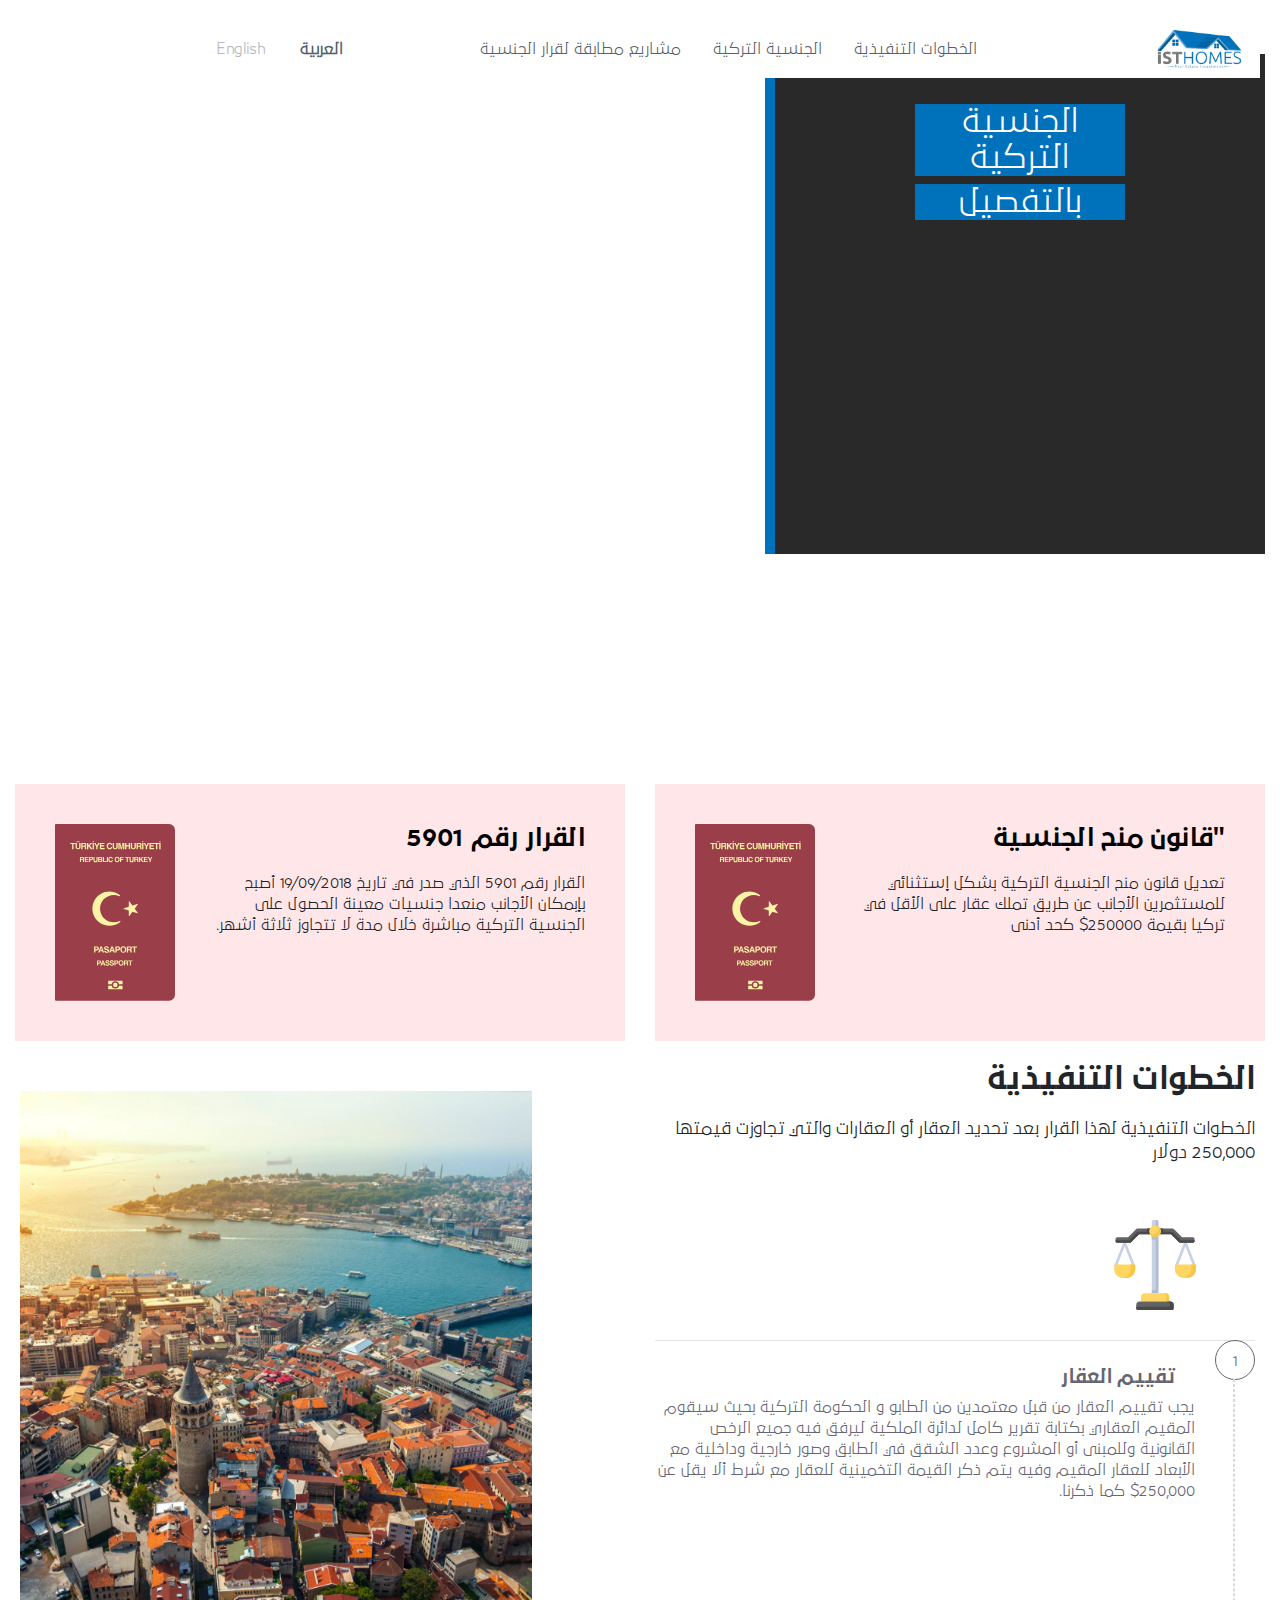
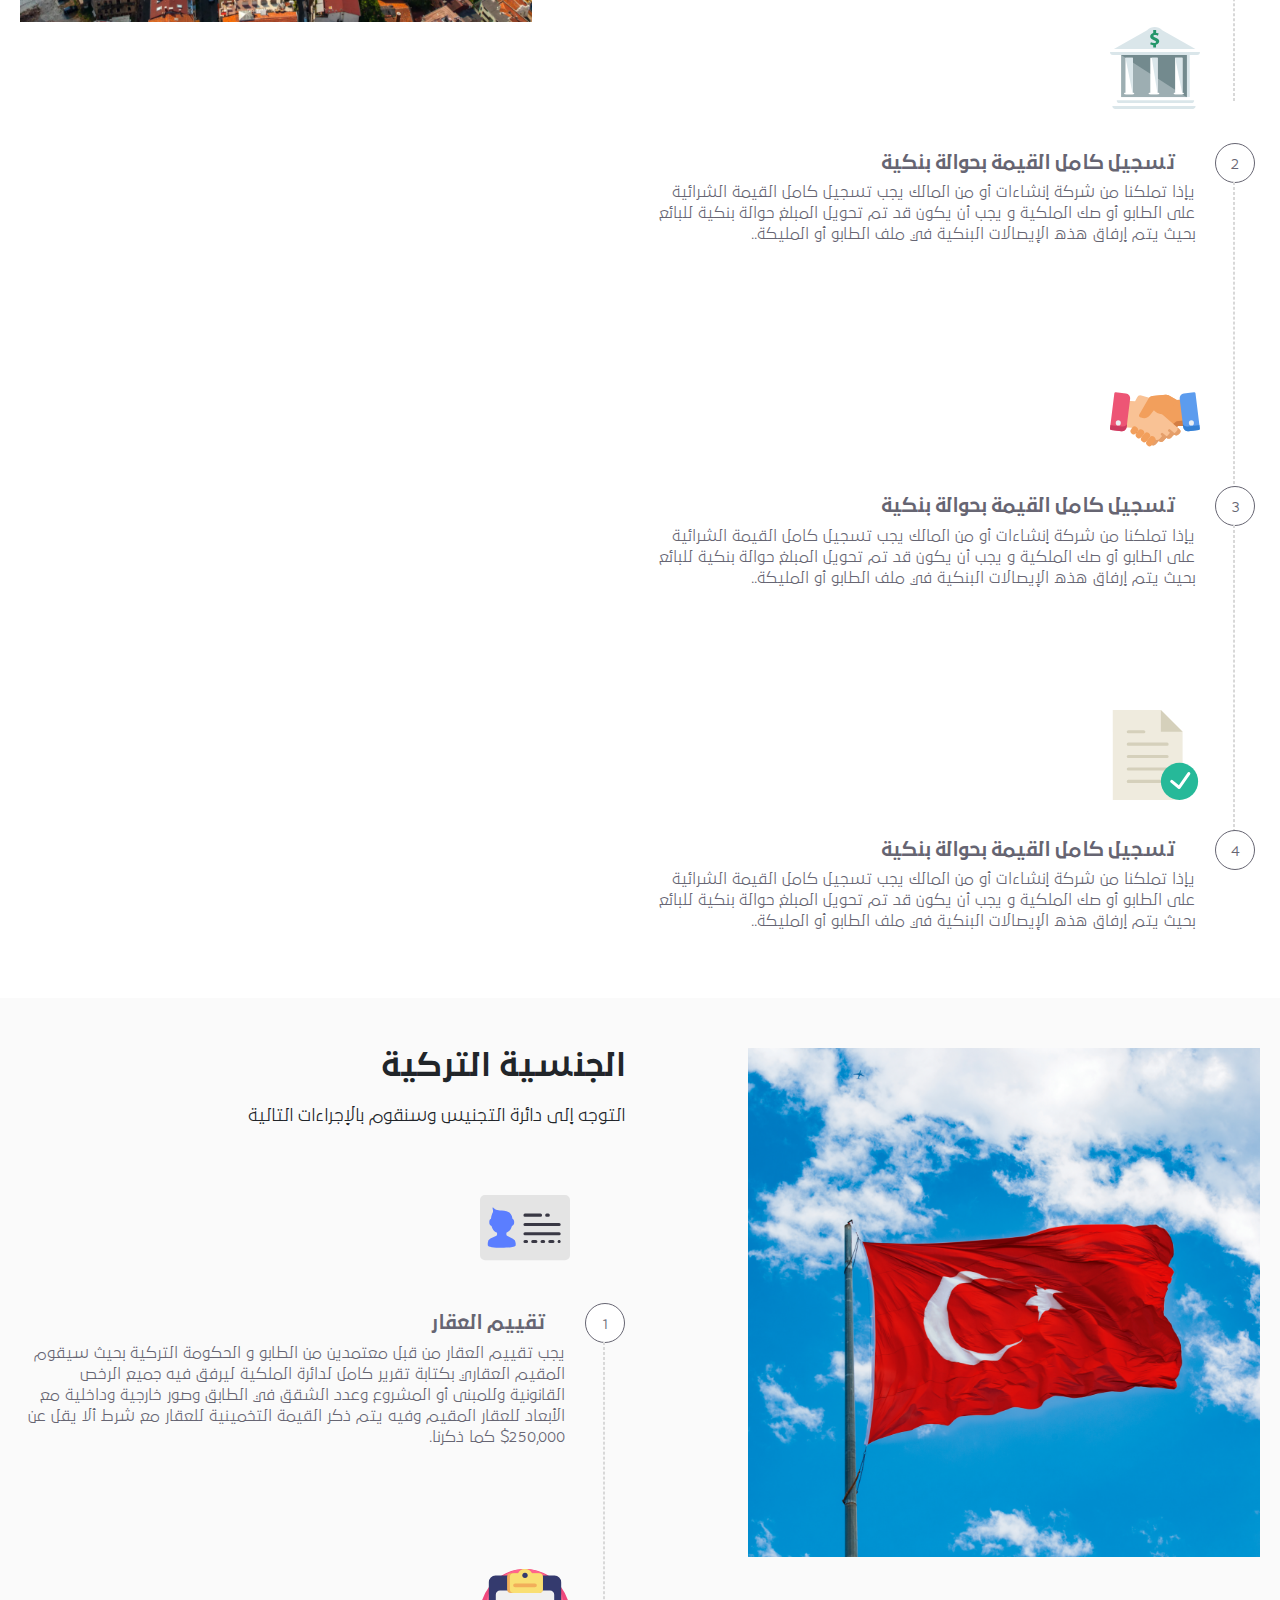
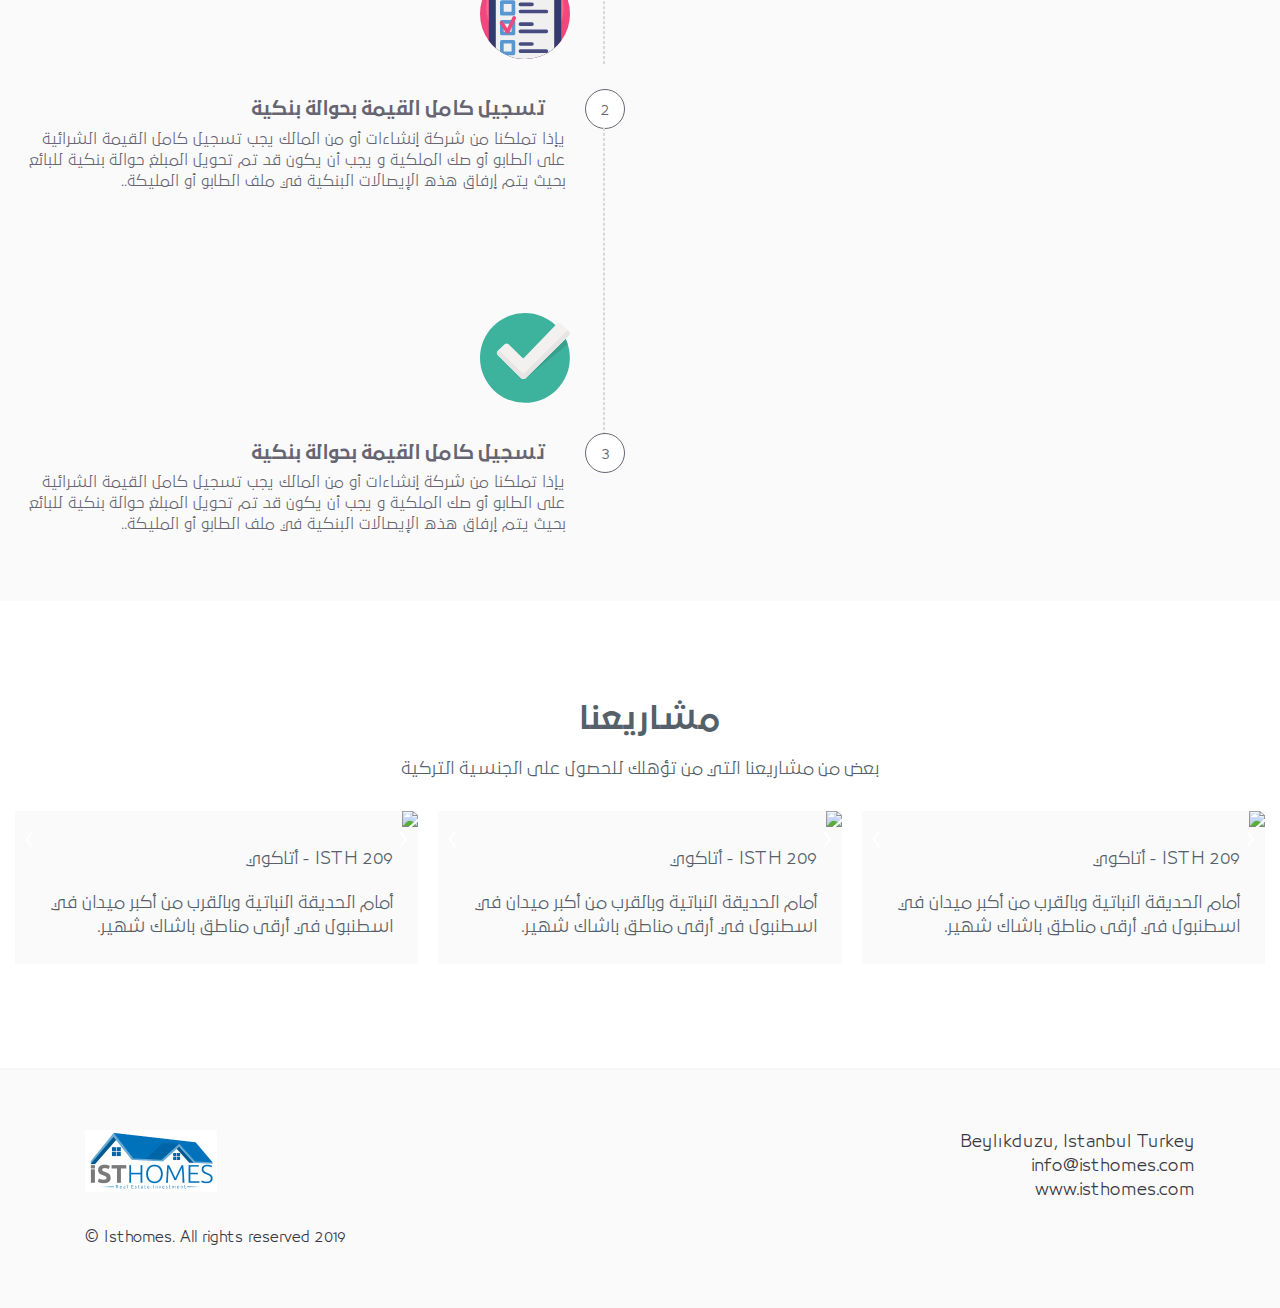
==== commit 14707d8c: "بب" ====
--- a/index.html
+++ b/index.html
@@ -29,18 +29,21 @@
 <body>
                 <div class="overlay"></div>
 
-                <div class="langugeHeader d-block d-lg-none ">
-                                <div class="mobilelanguge languge clearfix">
-                                                <a href="index.html" class="float-right activeLink">العربية</a>
-                                                <a href="index2.html"  class="  float-left">English</a>
-
-                                        </div>
-
-                </div>
+            
         <!--headerNav section start-->
         <div class="headerNav">
+                        <div class="langugeHeader  d-block d-lg-none ">
+                                        <div class="mobilelanguge languge clearfix">
+                                                        <a href="index.html" class="float-right activeLink">العربية</a>
+                                                        <a href="index2.html"  class="  float-left">English</a>
+        
+                                                </div>
+        
+                        </div>
    
-                <nav class="navbar clearfix fixed-top navbar-expand-lg bg-white scrolling-navbar top-nav-collapse">
+                <nav class="navbar clearfix  navbar-expand-lg bg-white scrolling-navbar top-nav-collapse">
+                        
+                 
                         <div class="logo">
                                 <img src="asset/img/logo.png">
                         </div>
--- a/asset/css/style.css
+++ b/asset/css/style.css
@@ -596,7 +596,9 @@
 
 @media (min-width: 320px) and (max-width: 767px){
  
-
+    .headerNav{
+        padding:0
+    }
 .heroSection{
     height:375px;
 }
@@ -710,15 +712,10 @@
 }
 .langugeHeader{
     width:100%;
-    background-color: #979797;
+    background-color: #FAFAFA;
     height: 40px;
 }
-.scrollNav{
-    top:40px !important
-}
-.mobilelanguge{
-    margin-top:11px;
-}
+
 .mobileSocialIcons{
     text-align: center;
     margin:0;
@@ -743,6 +740,7 @@
     height:60px;
     z-index:9999999;
 }
+
 .heroCont{
     top:30%;
     max-width: 227px;
--- a/asset/css/style.css
+++ b/asset/css/style.css
@@ -596,7 +596,9 @@
 
 @media (min-width: 320px) and (max-width: 767px){
  
-
+    .headerNav{
+        padding:0
+    }
 .heroSection{
     height:375px;
 }
@@ -710,15 +712,10 @@
 }
 .langugeHeader{
     width:100%;
-    background-color: #979797;
+    background-color: #FAFAFA;
     height: 40px;
 }
-.scrollNav{
-    top:40px !important
-}
-.mobilelanguge{
-    margin-top:11px;
-}
+
 .mobileSocialIcons{
     text-align: center;
     margin:0;
@@ -743,6 +740,7 @@
     height:60px;
     z-index:9999999;
 }
+
 .heroCont{
     top:30%;
     max-width: 227px;
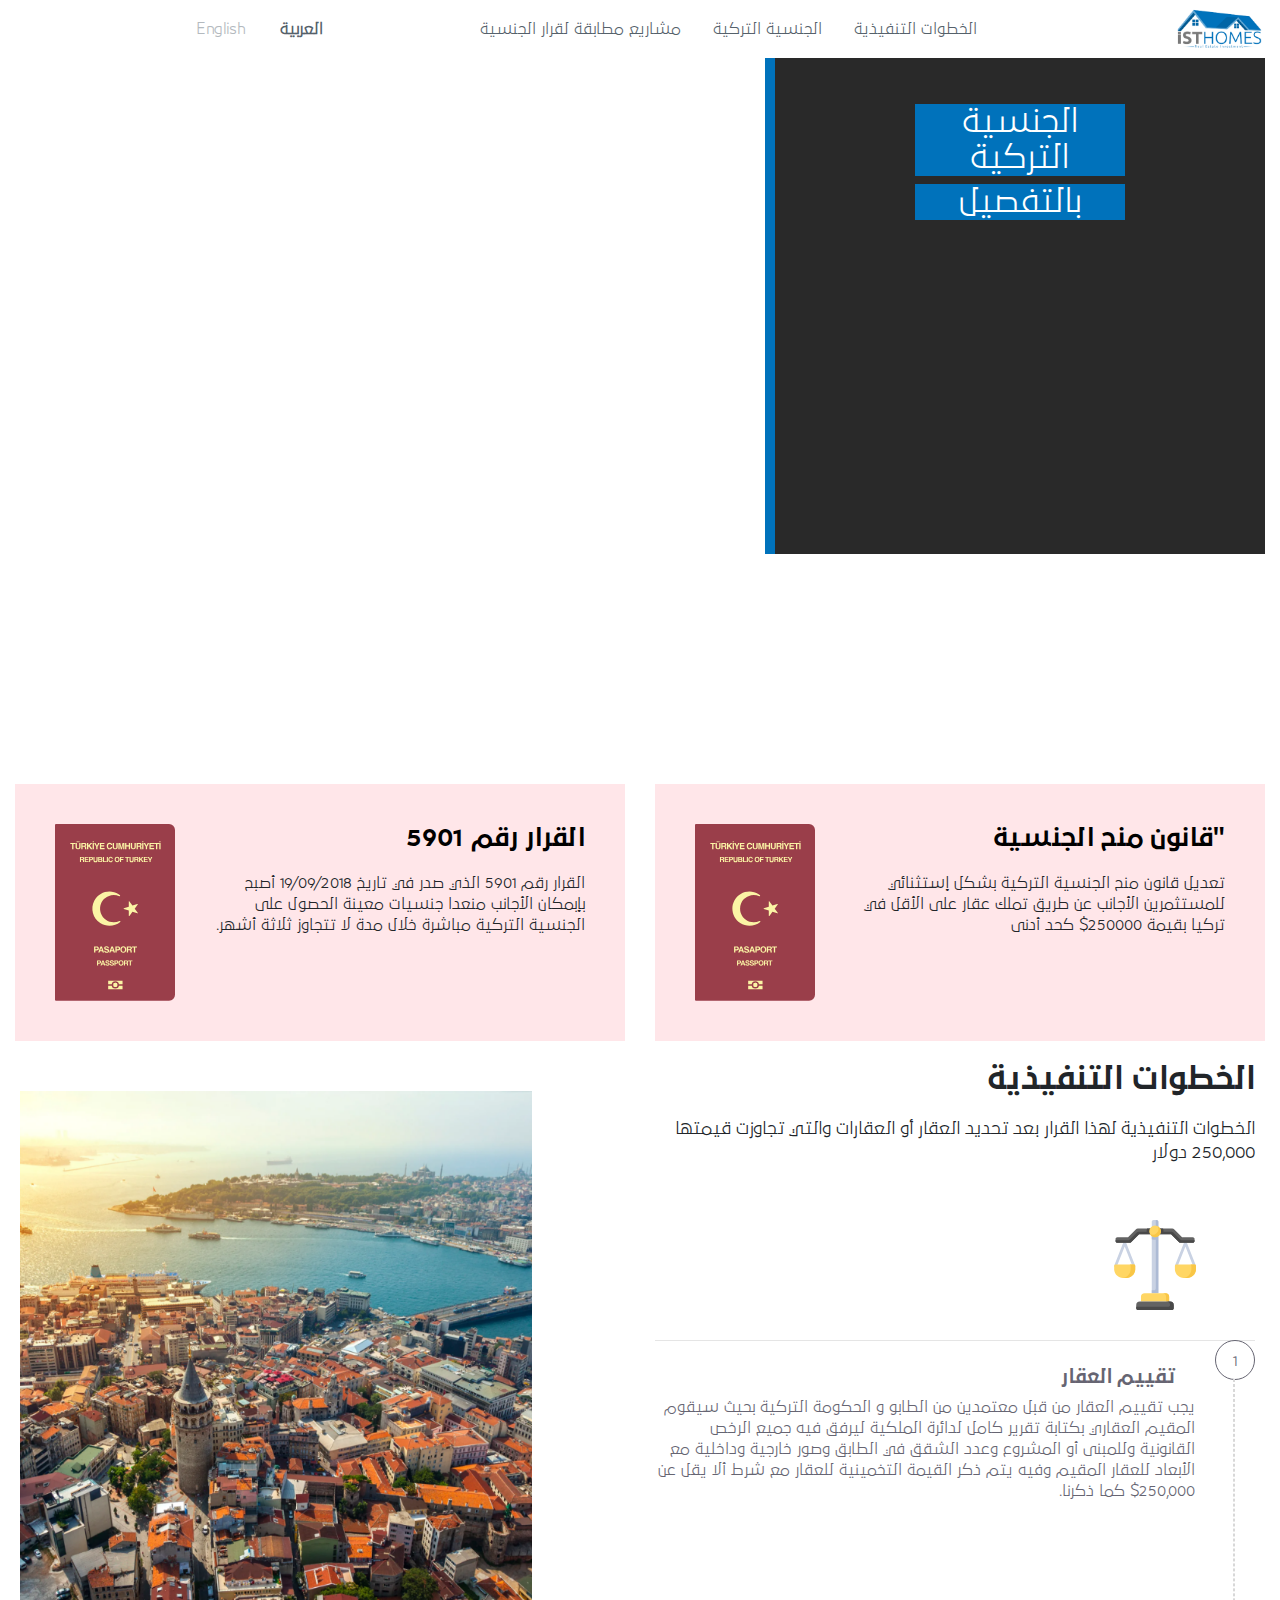
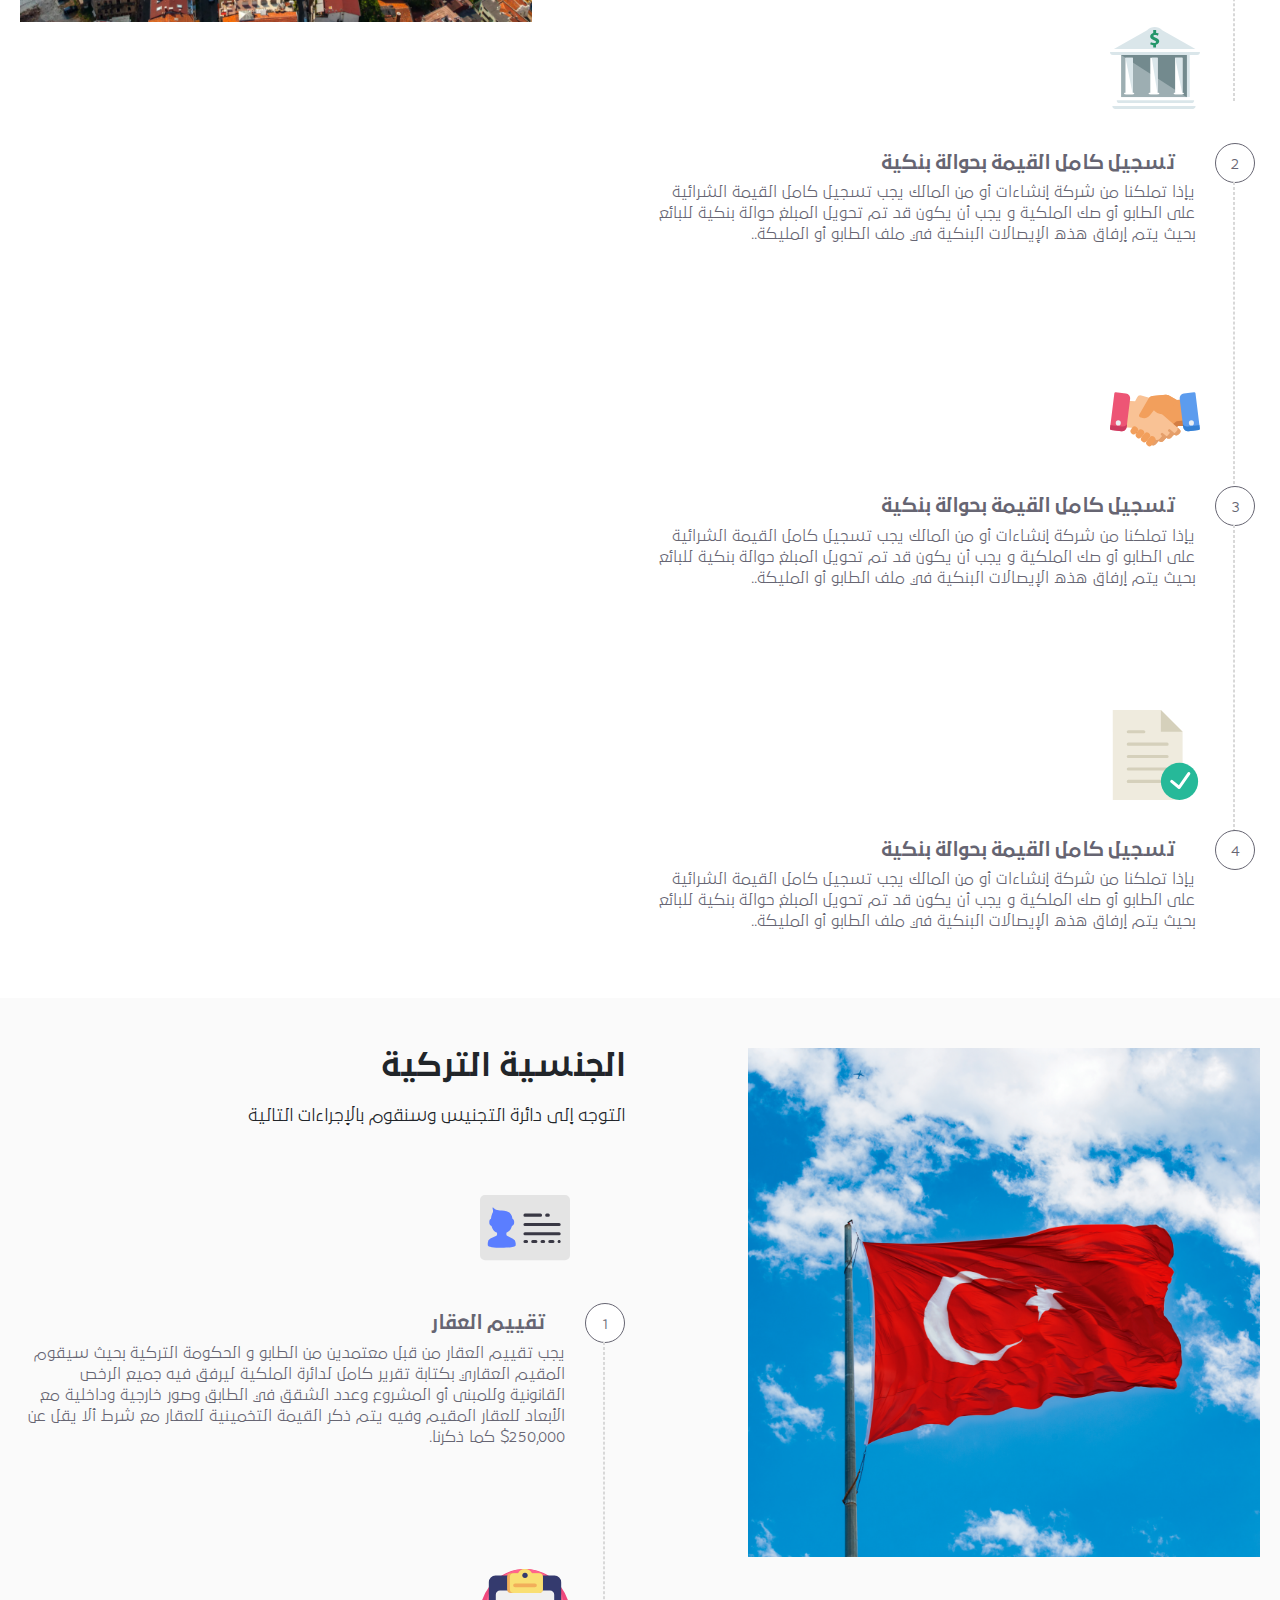
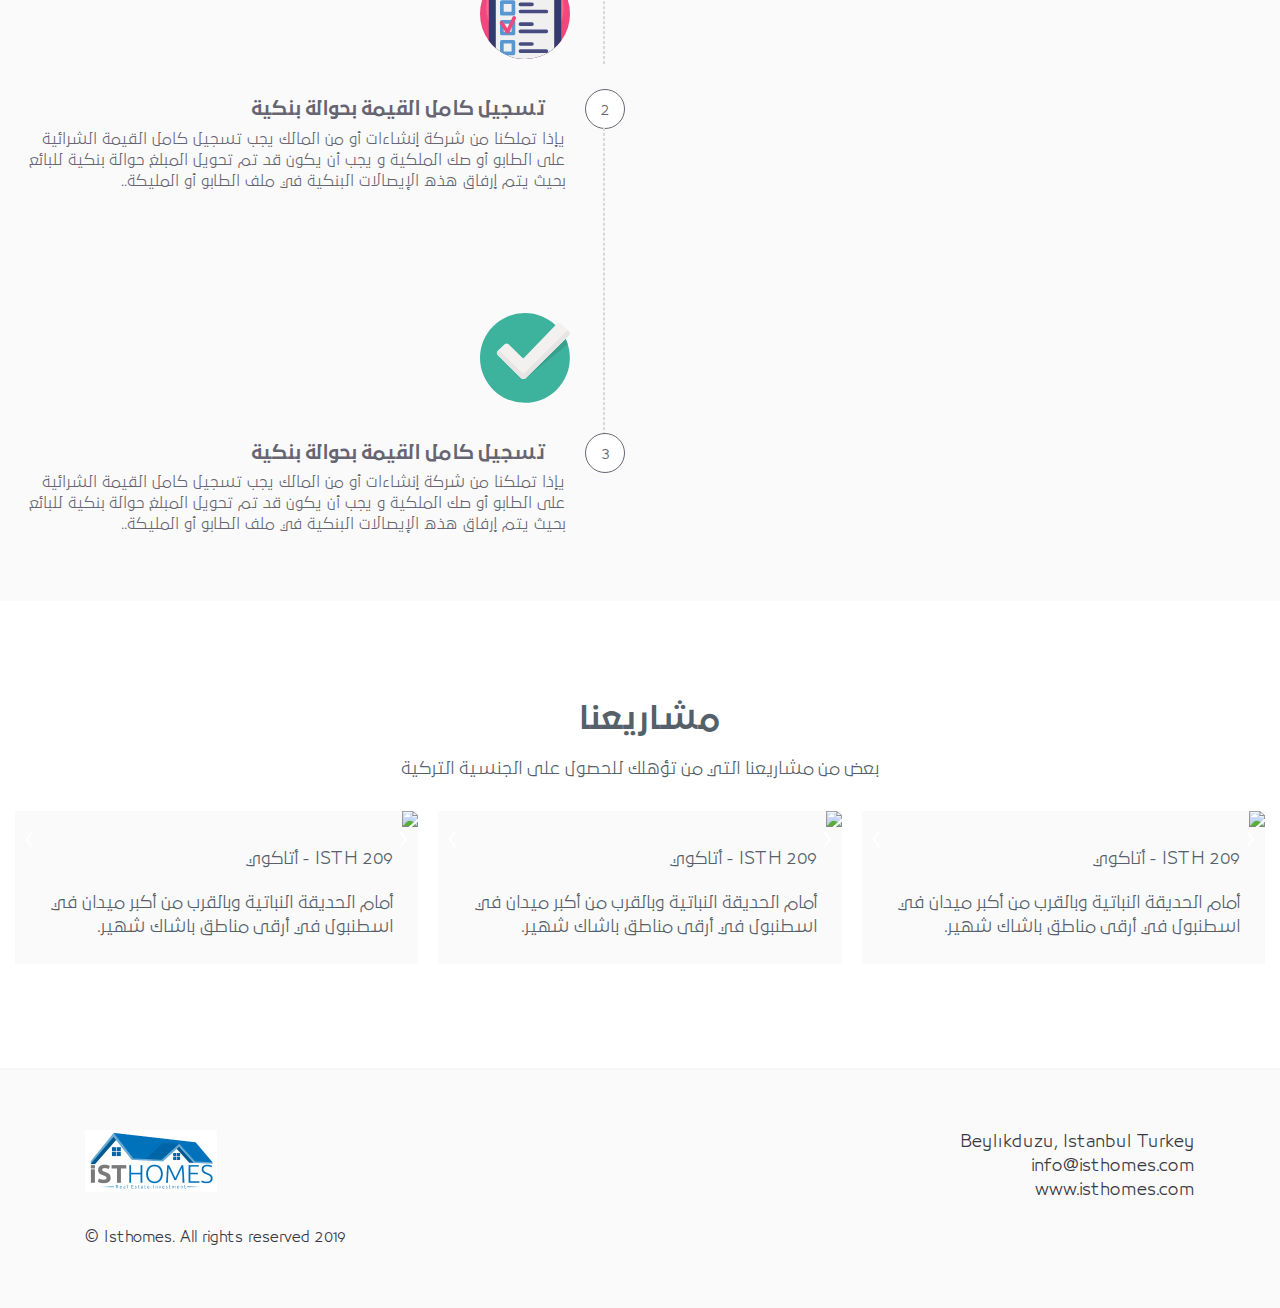
==== commit 1a343697: "رر" ====
--- a/index.html
+++ b/index.html
@@ -35,7 +35,7 @@
                         <div class="langugeHeader  d-block d-lg-none ">
                                         <div class="mobilelanguge languge clearfix">
                                                         <a href="index.html" class="float-right activeLink">العربية</a>
-                                                        <a href="index2.html"  class="  float-left">English</a>
+                                                        <a href="index2.html"  class=" text-left float-left">English</a>
         
                                                 </div>
         
@@ -115,6 +115,11 @@
 
                                                         </video>
                                                 </div>
+                                                <div class="caruselItem">
+                                                         <img src="asset/img/Bitmap.png">
+                                                         <h4>إحصل على الجنسية التركية عند إمتلاكك لعقار في جنة الأرض
+                                                                      
+                                                        </div>
 
                                         </div>
                                 </div>
@@ -824,7 +829,7 @@
         </div>
         <div class="contactus clearfix">
                 <div class="ask float-right">
-                           <span class="contactLink"><a href="##">  استشرنا الآن  </a></span>
+                           <span class="contactLink"><a href="##"> <i class="fab fa-whatsapp"></i> استشرنا الآن  </a></span>
                 
                 </div>
                 <div class="contactsec float-left">
--- a/asset/css/style.css
+++ b/asset/css/style.css
@@ -57,11 +57,12 @@
     background: rgb(255, 255, 255) !important;
     position: fixed;
     animation :sticky;
+    box-shadow: rgba(0, 0, 0, 0.2) 2px 3px 7px 3px;
+
 }
 .headerNav{
     background-color: white;
     width:100%;
-padding:20px;
     height: 54px;
     box-sizing: border-box;
 }
@@ -146,6 +147,19 @@
 vertical-align: middle;
 z-index: 0;
 position: relative;
+}
+.heroSection h4{
+    font-size: 18px;
+    font-family: "29lt-bukra-bold";
+    background-color: #B3B9BE;
+    position: absolute;
+    top:50%;
+    z-index: 333;
+    right:10%;
+
+}
+.hero-carusel img{
+    position: relative;
 }
 .NationalSide{
     width:40%;
@@ -404,10 +418,14 @@
         bottom: 25px !important;
         z-index: 222 !important;
         right:35%;
+        display: block !important;
     }
     .stepsCarusel  .owl-dots{
         bottom: -25px !important;
         right:30%;
+    }
+    .hero-carusel .owl-dots{
+        right:50% !important;
     }
     .projectSlider .owl-dot ,.hero-carusel .owl-dot,.stepsCarusel  .owl-dot{
    
@@ -534,6 +552,7 @@
 }
 
 .caruselItem{
+    width:100%;
     height: 500px;
 }
 
@@ -651,7 +670,7 @@
     width:100%;
     position: absolute;
     left:0;
-    top:60px;
+    top:55px;
     background: white;
     height:50px;
     line-height: 25px;
@@ -729,7 +748,6 @@
 .mobilelanguge a{
     font-size:16px;
     padding:10px 32px;
-    padding-bottom:33px;
     width:50%;
 
 }
@@ -798,10 +816,10 @@
 .mobileContact{
     height: 100%;
     width: 100%;
-    top: 28%;
+    top: 35%;
     left: 0;
     position: fixed;
-    padding: 10% 10%;
+    padding: 2% 10%;
     background-color: white;
     border:1px solid #D9D9D9;
     z-index: 9999999;
@@ -906,6 +924,9 @@
 .form-group label.error {
     top: 47px;
     left: 5px;
+}
+.hero-carusel .owl-dots{
+    display: block !important;
 }
 }
 @media (min-width: 768px) and (max-width: 1024px){
--- a/asset/css/style.css
+++ b/asset/css/style.css
@@ -57,11 +57,12 @@
     background: rgb(255, 255, 255) !important;
     position: fixed;
     animation :sticky;
+    box-shadow: rgba(0, 0, 0, 0.2) 2px 3px 7px 3px;
+
 }
 .headerNav{
     background-color: white;
     width:100%;
-padding:20px;
     height: 54px;
     box-sizing: border-box;
 }
@@ -146,6 +147,19 @@
 vertical-align: middle;
 z-index: 0;
 position: relative;
+}
+.heroSection h4{
+    font-size: 18px;
+    font-family: "29lt-bukra-bold";
+    background-color: #B3B9BE;
+    position: absolute;
+    top:50%;
+    z-index: 333;
+    right:10%;
+
+}
+.hero-carusel img{
+    position: relative;
 }
 .NationalSide{
     width:40%;
@@ -404,10 +418,14 @@
         bottom: 25px !important;
         z-index: 222 !important;
         right:35%;
+        display: block !important;
     }
     .stepsCarusel  .owl-dots{
         bottom: -25px !important;
         right:30%;
+    }
+    .hero-carusel .owl-dots{
+        right:50% !important;
     }
     .projectSlider .owl-dot ,.hero-carusel .owl-dot,.stepsCarusel  .owl-dot{
    
@@ -534,6 +552,7 @@
 }
 
 .caruselItem{
+    width:100%;
     height: 500px;
 }
 
@@ -651,7 +670,7 @@
     width:100%;
     position: absolute;
     left:0;
-    top:60px;
+    top:55px;
     background: white;
     height:50px;
     line-height: 25px;
@@ -729,7 +748,6 @@
 .mobilelanguge a{
     font-size:16px;
     padding:10px 32px;
-    padding-bottom:33px;
     width:50%;
 
 }
@@ -798,10 +816,10 @@
 .mobileContact{
     height: 100%;
     width: 100%;
-    top: 28%;
+    top: 35%;
     left: 0;
     position: fixed;
-    padding: 10% 10%;
+    padding: 2% 10%;
     background-color: white;
     border:1px solid #D9D9D9;
     z-index: 9999999;
@@ -906,6 +924,9 @@
 .form-group label.error {
     top: 47px;
     left: 5px;
+}
+.hero-carusel .owl-dots{
+    display: block !important;
 }
 }
 @media (min-width: 768px) and (max-width: 1024px){
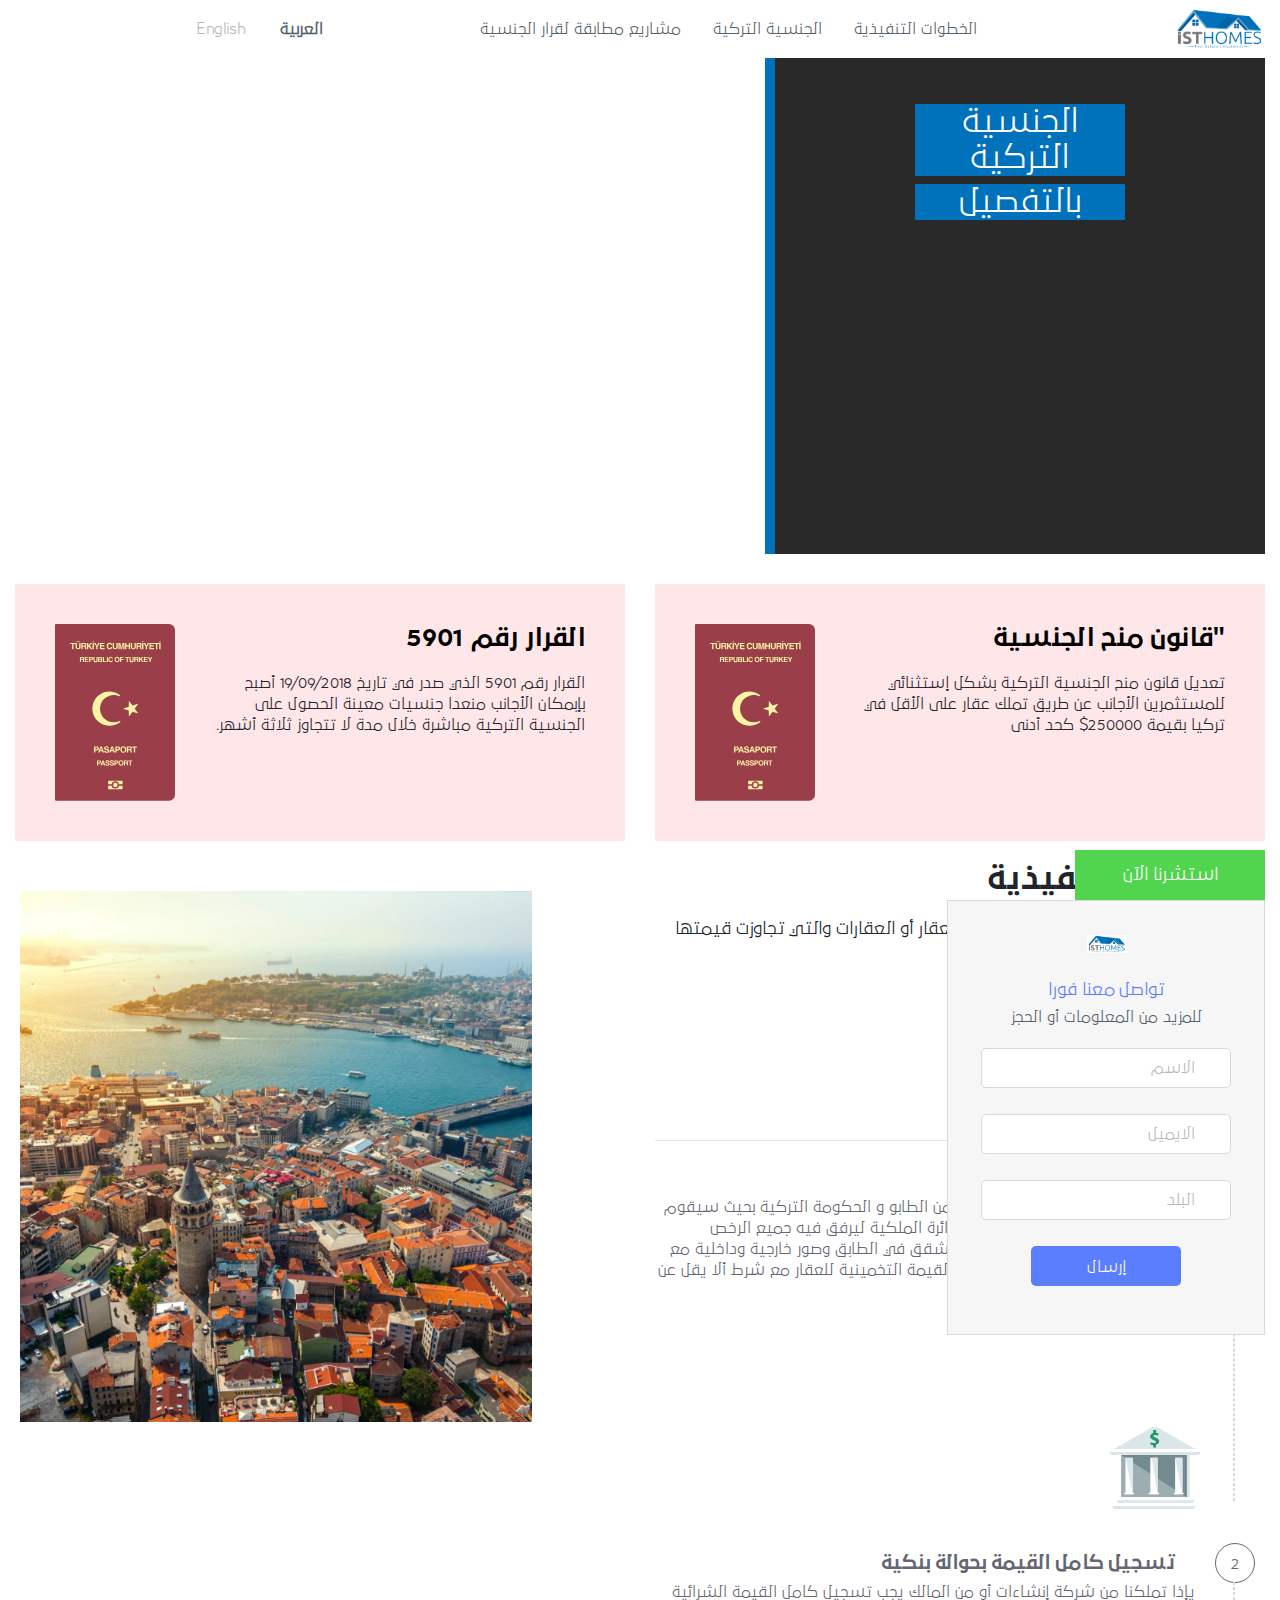
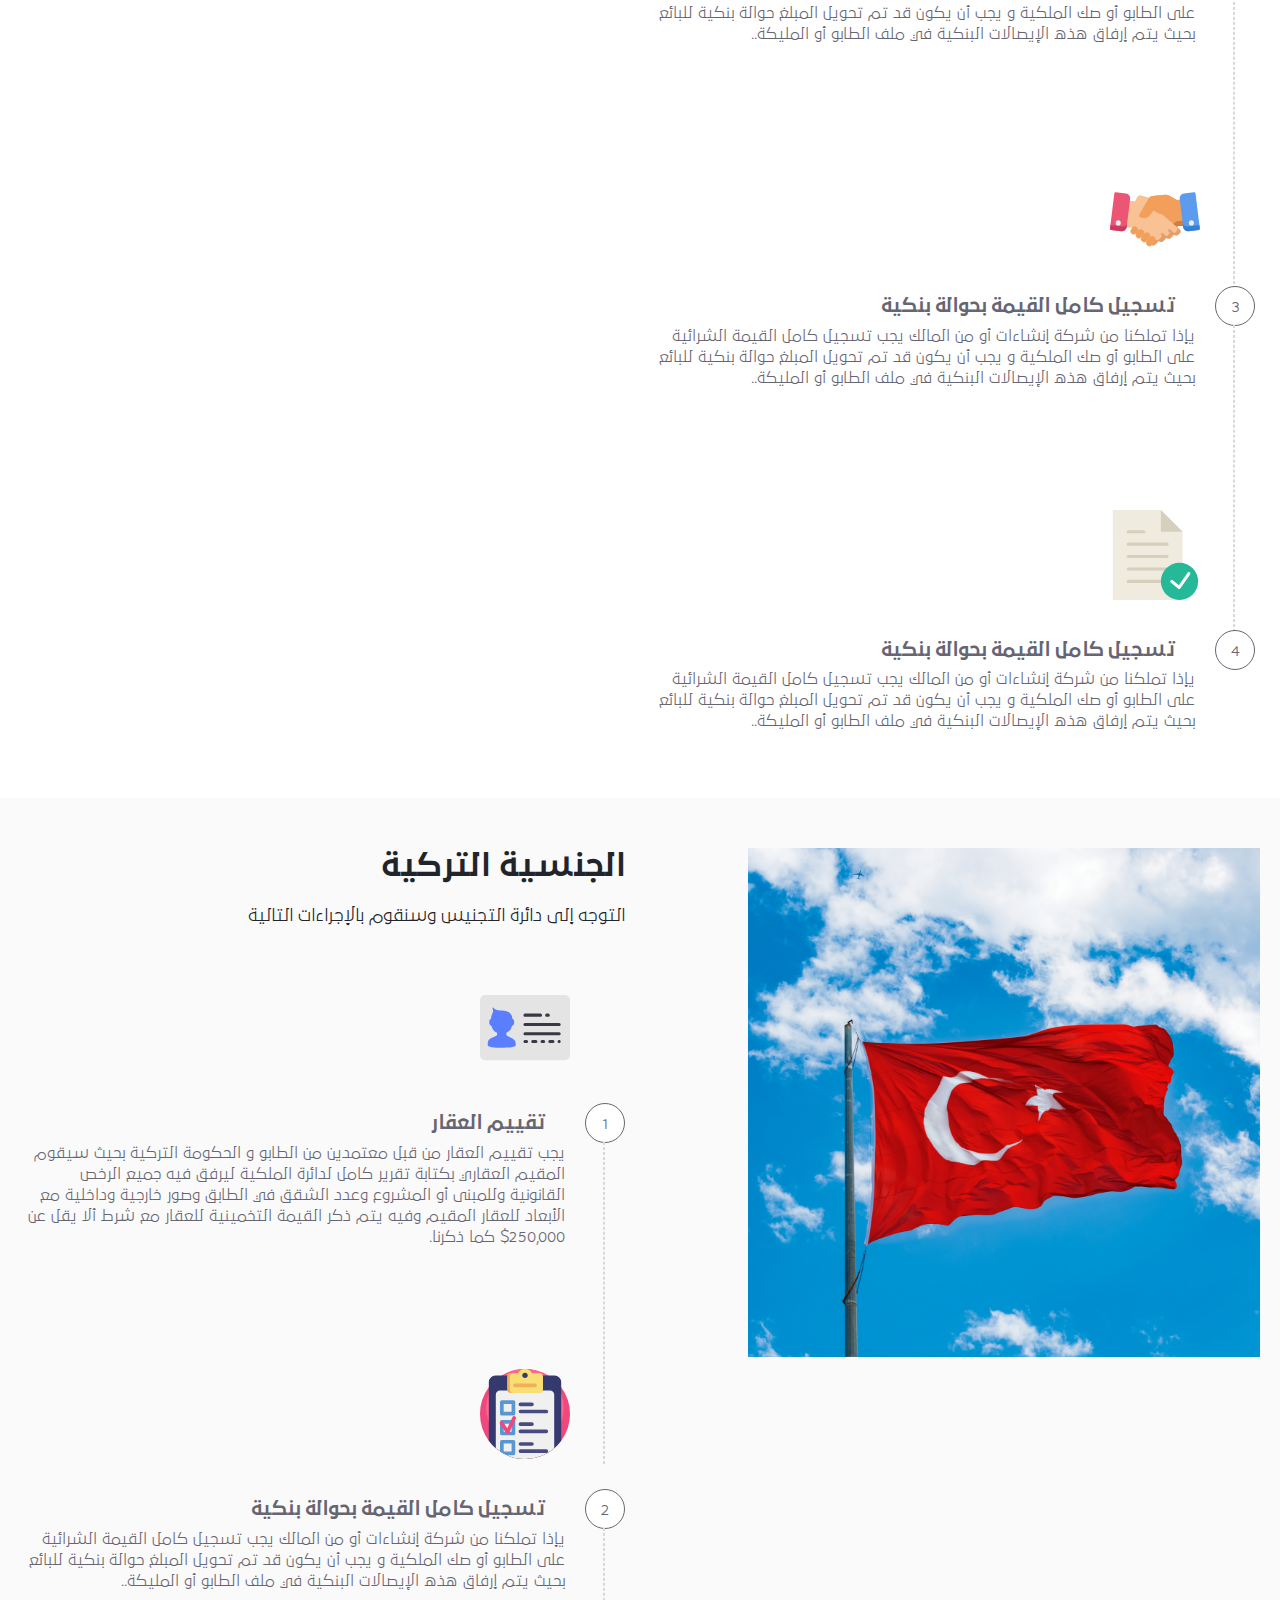
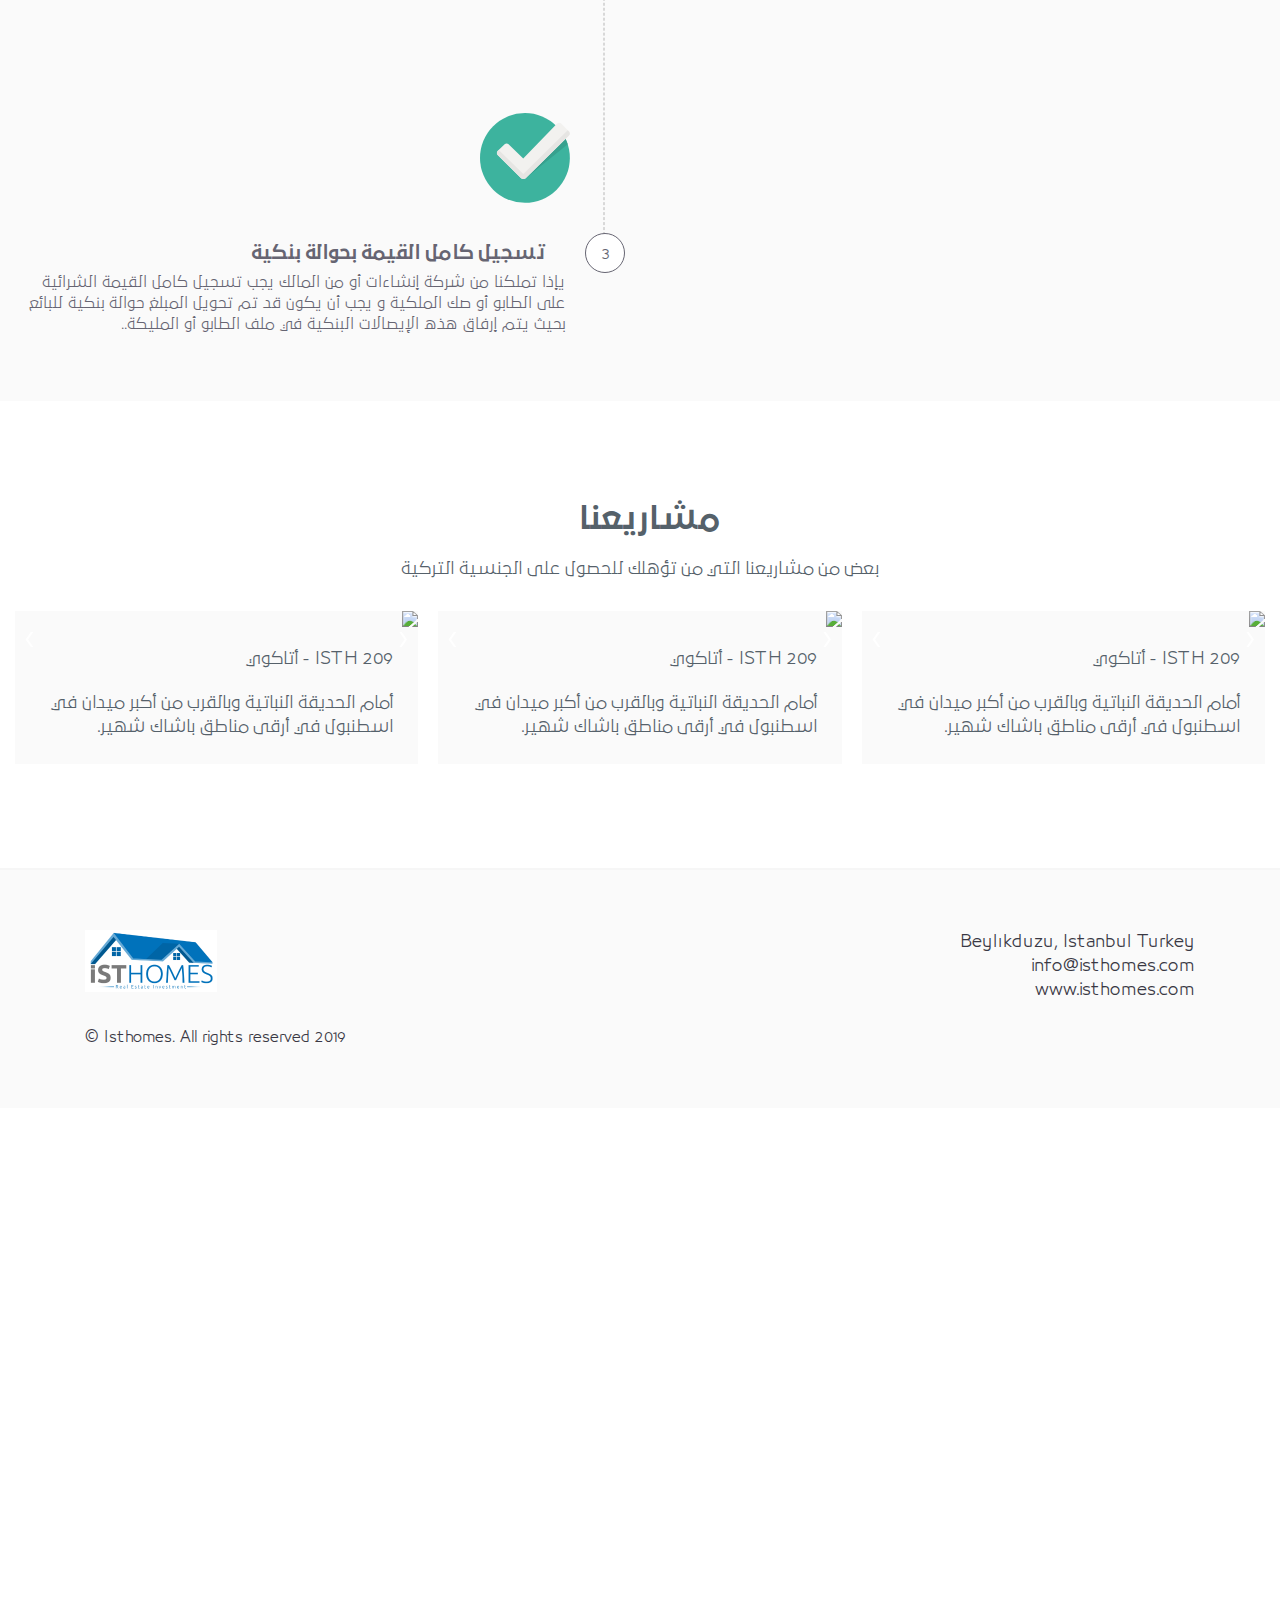
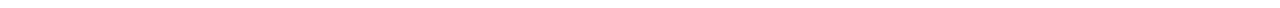
==== commit cb774c09: "ff" ====
--- a/index.html
+++ b/index.html
@@ -827,6 +827,37 @@
 
 
         </div>
+        <div class="askus">
+
+                        <div class="ask">
+                                        <span class="contactLink"><a href="javascript:;"> استشرنا الآن  </a></span>
+                             
+                             </div>
+                             <div class="contactForm text-center">
+                                        <div class="contactLogo">
+                                                <img src="asset/img/logo.png">
+                                        </div>
+                                        <span class="contactNow">تواصل معنا فورا</span>
+                                        <span>للمزيد من المعلومات أو الحجز</span>
+                                        <form id='mobileContactForm'>
+                                                <div class='form-group'>
+                                                        <input type="text" name='name' required class="formControl" placeholder="الاسم">
+                                                </div>
+                                                <div class='form-group'>
+                        
+                                                        <input type="email" name='email' required class="formControl" placeholder="الايميل">
+                                                </div>
+                                                <div class='form-group'>
+                        
+                                                        <input type="text" name='country' required class="formControl" placeholder="البلد">
+                                                </div>
+                                                <button type='submit' class="btn btn-primary sendbtn">إرسال</button>
+                        
+                                        </form>
+                        
+                        
+                                </div>
+        </div>
         <div class="contactus clearfix">
                 <div class="ask float-right">
                            <span class="contactLink"><a href="##"> <i class="fab fa-whatsapp"></i> استشرنا الآن  </a></span>
--- a/asset/css/style.css
+++ b/asset/css/style.css
@@ -138,7 +138,7 @@
 }
 .heroSection{
     width: 100%;
-    height:700px;
+    height:500px;
     background-size:cover;
 	overflow:hidden;
 color:white;
@@ -440,7 +440,7 @@
         background-color: black !important;
         border:2px solid black !important;
     }
-    .projectSlider .owl-dot.active .hero-carusel .owl-dot.active,.stepsCarusel  .owl-dot.active{
+    .projectSlider .owl-dot.active ,.hero-carusel .owl-dot.active,.stepsCarusel  .owl-dot.active{
 background-color: transparent !important;
     }
 
@@ -527,16 +527,13 @@
     display: none;
 }
 .contactForm{
-    width:310px;
-    height:400px;
+    width:318px;
+    height:435px;
     padding:30px 25px;
     background-color: #F6F6F6;
     border:1px solid #D9D9D9;
     position: absolute;
     z-index: 555;
-    left:135px;
-    top:520px;
-    display: none;
 }
 
 .scrollImg{
@@ -612,14 +609,46 @@
 .footer{
     display:block;
 }
-
-@media (min-width: 320px) and (max-width: 767px){
+.askus{
+width:100%;
+height:500px;
+position: relative;
+}
+.ask:hover{
+    background-color:#44a941;
+}
+.ask{
+    position: fixed;
+    bottom:0;
+    right:15px;
+    z-index: 4;
+    width:190px;
+    height:50px;
+    background-color:#52D54E;
+    line-height: 50px;
+    text-align: center;
+}
+.askus .contactLink a{
+    color:white !important;
+    text-align: center;}
+    .askus .contactLink a:hover{
+        color:white !important;
+text-decoration: none;    
+    }
+.askus .contactForm{
+    position: fixed;
+    right:15px;
+    bottom:-435px
+
+}
+
+    @media (min-width: 320px) and (max-width: 767px){
  
     .headerNav{
         padding:0
     }
 .heroSection{
-    height:375px;
+    height:500px;
 }
 .hero-carusel{
     width:100%;
--- a/asset/css/style.css
+++ b/asset/css/style.css
@@ -138,7 +138,7 @@
 }
 .heroSection{
     width: 100%;
-    height:700px;
+    height:500px;
     background-size:cover;
 	overflow:hidden;
 color:white;
@@ -440,7 +440,7 @@
         background-color: black !important;
         border:2px solid black !important;
     }
-    .projectSlider .owl-dot.active .hero-carusel .owl-dot.active,.stepsCarusel  .owl-dot.active{
+    .projectSlider .owl-dot.active ,.hero-carusel .owl-dot.active,.stepsCarusel  .owl-dot.active{
 background-color: transparent !important;
     }
 
@@ -527,16 +527,13 @@
     display: none;
 }
 .contactForm{
-    width:310px;
-    height:400px;
+    width:318px;
+    height:435px;
     padding:30px 25px;
     background-color: #F6F6F6;
     border:1px solid #D9D9D9;
     position: absolute;
     z-index: 555;
-    left:135px;
-    top:520px;
-    display: none;
 }
 
 .scrollImg{
@@ -612,14 +609,46 @@
 .footer{
     display:block;
 }
-
-@media (min-width: 320px) and (max-width: 767px){
+.askus{
+width:100%;
+height:500px;
+position: relative;
+}
+.ask:hover{
+    background-color:#44a941;
+}
+.ask{
+    position: fixed;
+    bottom:0;
+    right:15px;
+    z-index: 4;
+    width:190px;
+    height:50px;
+    background-color:#52D54E;
+    line-height: 50px;
+    text-align: center;
+}
+.askus .contactLink a{
+    color:white !important;
+    text-align: center;}
+    .askus .contactLink a:hover{
+        color:white !important;
+text-decoration: none;    
+    }
+.askus .contactForm{
+    position: fixed;
+    right:15px;
+    bottom:-435px
+
+}
+
+    @media (min-width: 320px) and (max-width: 767px){
  
     .headerNav{
         padding:0
     }
 .heroSection{
-    height:375px;
+    height:500px;
 }
 .hero-carusel{
     width:100%;
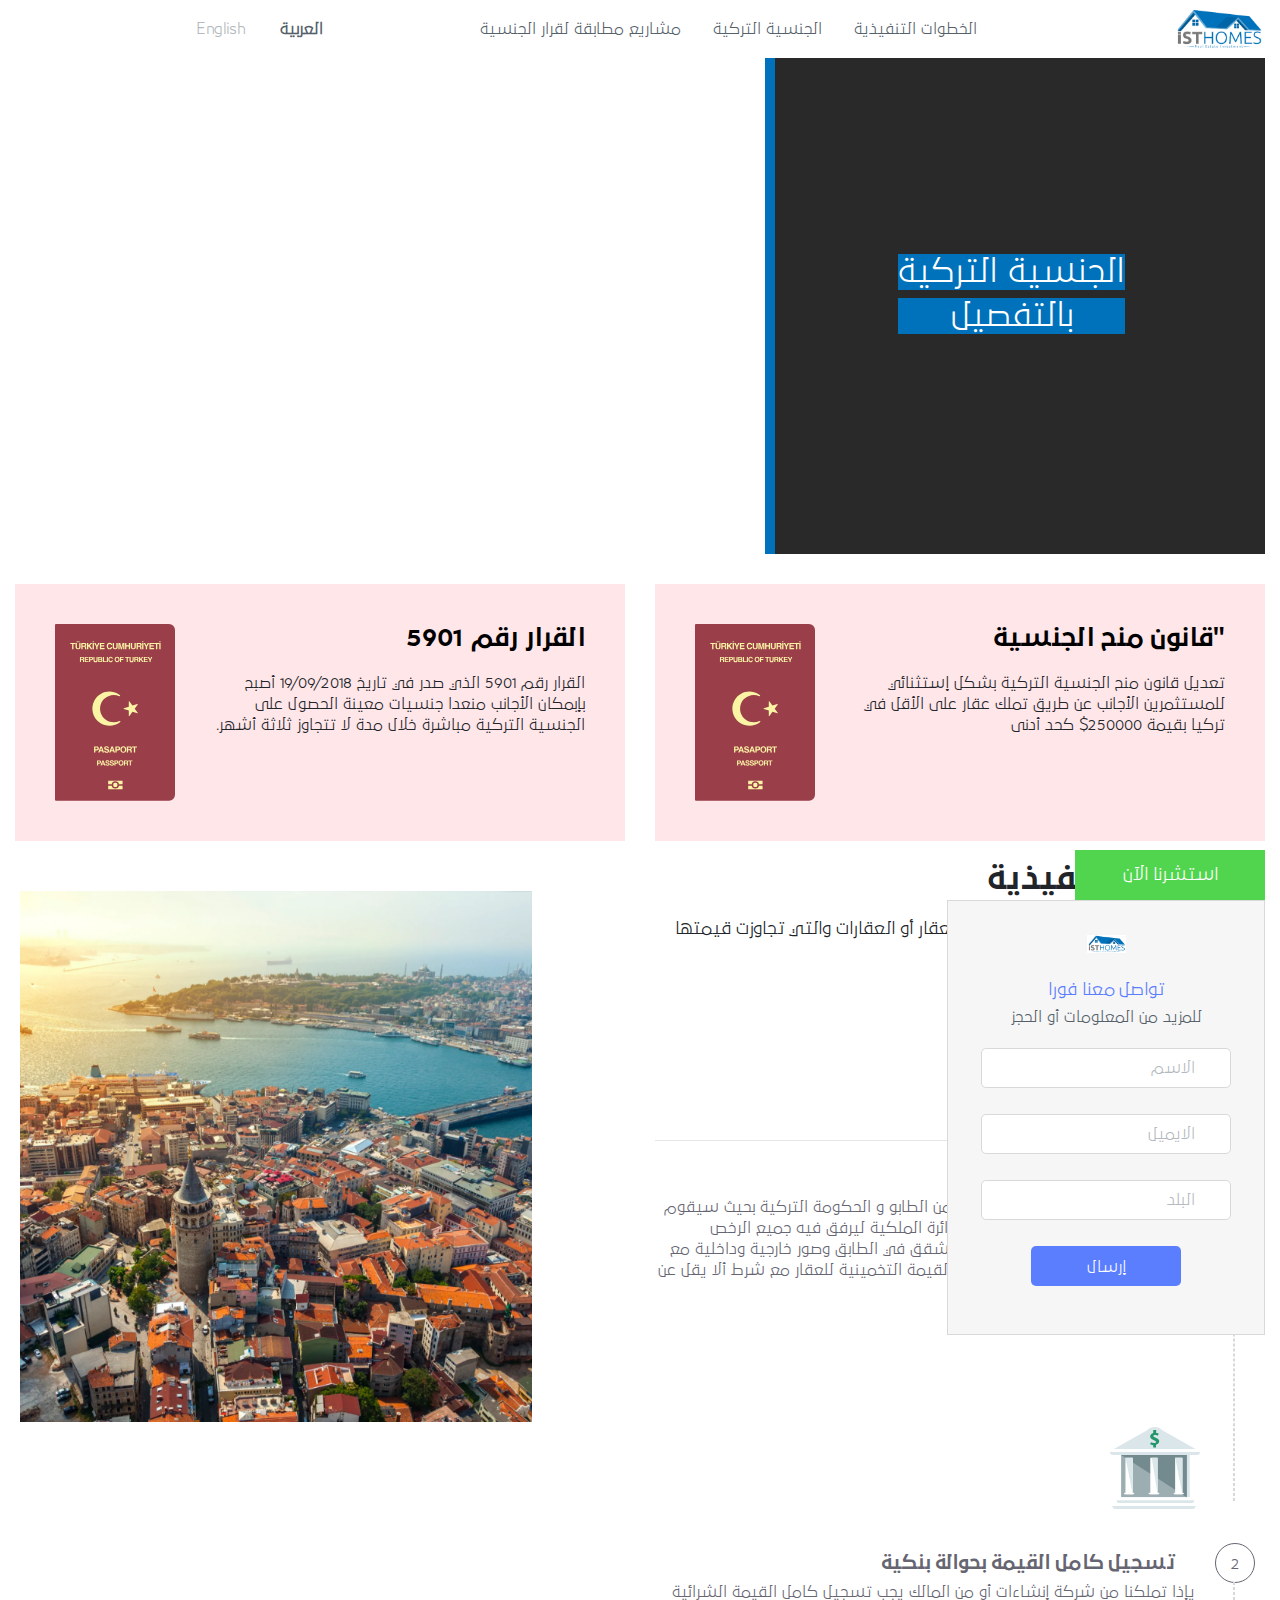
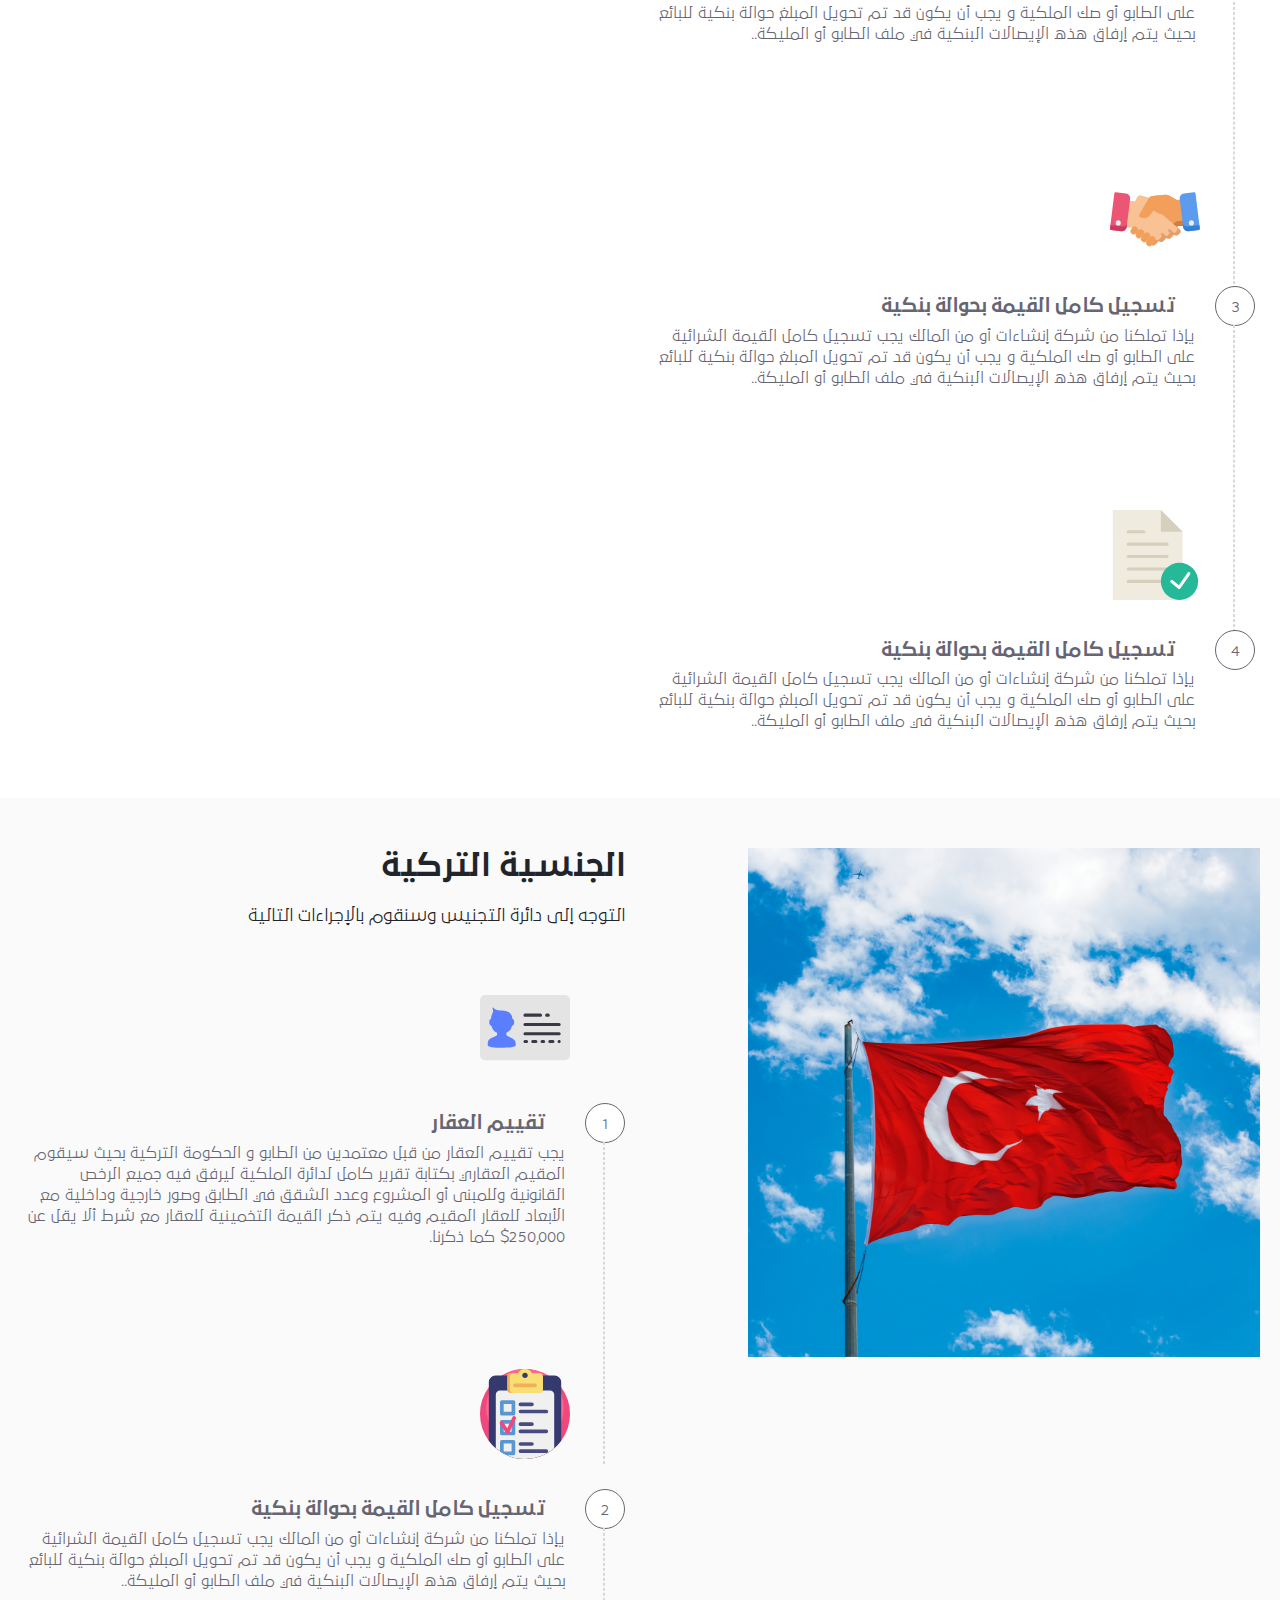
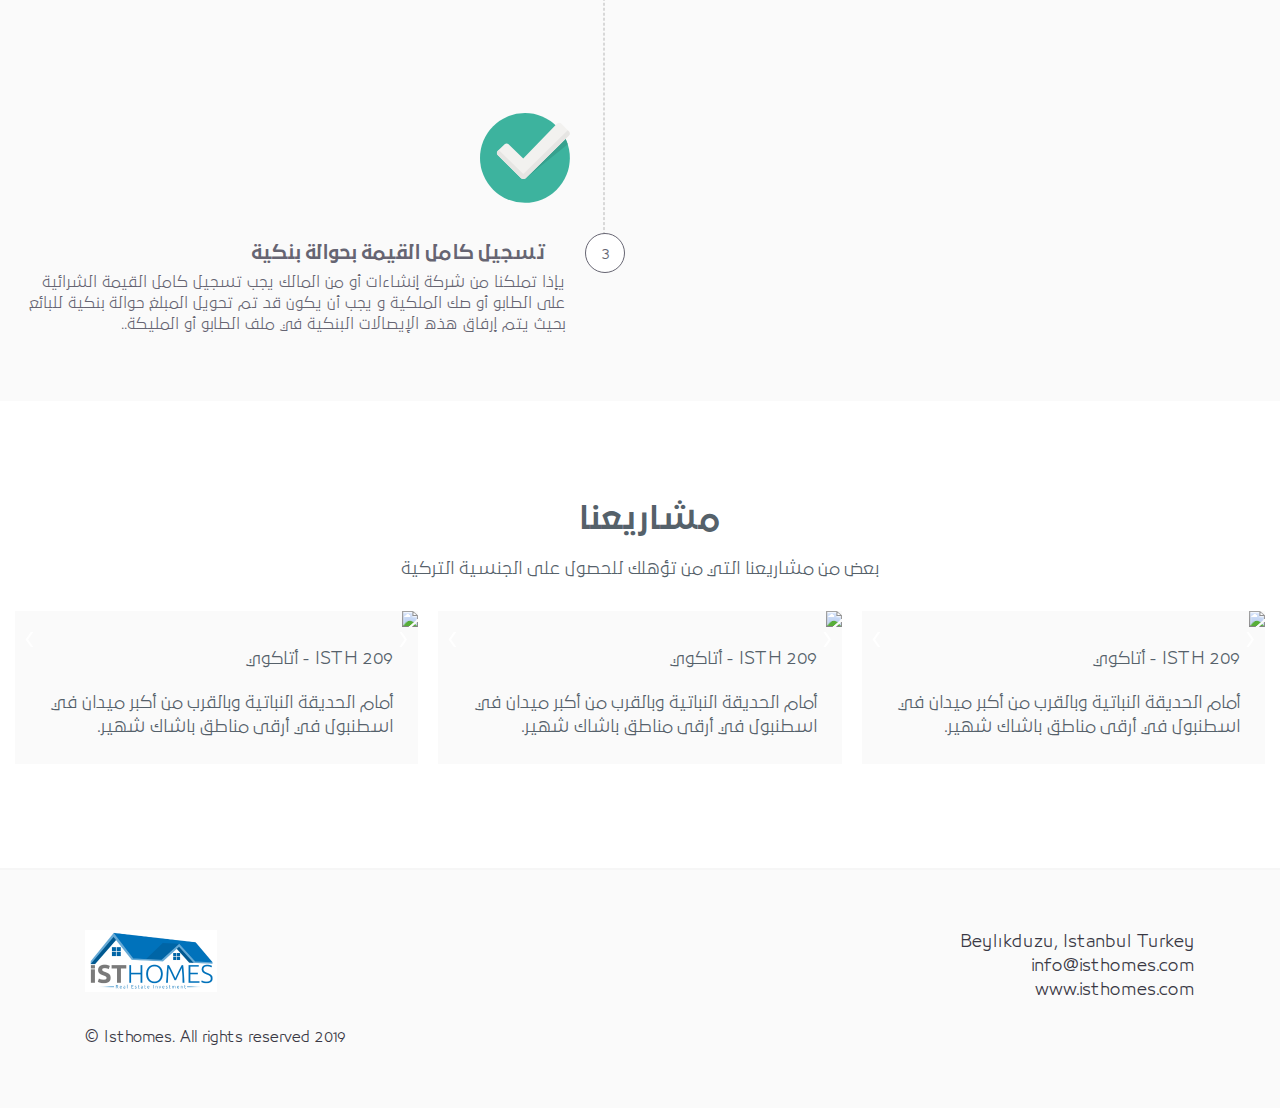
==== commit f332db3d: "kkk" ====
--- a/index.html
+++ b/index.html
@@ -101,8 +101,10 @@
                                         <div class="hero-carusel owl-carousel">
                                                 <div class="caruselItem">
                                                         <div class="NationalSide">
-                                                                <h6>الجنسية التركية </h6>
+                                                              <div class="NationalText">
+                                                                        <h6>الجنسية التركية </h6>
                                                                 <h6>بالتفصيل</h6>
+                                                              </div>
 
                                                         </div>
                                                         <a href="asset/Tempoint.mp4"
@@ -827,7 +829,7 @@
 
 
         </div>
-        <div class="askus">
+        <div class="askus d-none d-lg-block">
 
                         <div class="ask">
                                         <span class="contactLink"><a href="javascript:;"> استشرنا الآن  </a></span>
@@ -859,7 +861,7 @@
                                 </div>
         </div>
         <div class="contactus clearfix">
-                <div class="ask float-right">
+                <div class="askmobile float-right">
                            <span class="contactLink"><a href="##"> <i class="fab fa-whatsapp"></i> استشرنا الآن  </a></span>
                 
                 </div>
--- a/asset/css/style.css
+++ b/asset/css/style.css
@@ -174,10 +174,15 @@
 
 }
 .NationalSide h6{
+
     font-size:30px;
     color:white;
     font-weight: 400;
     background-color: #0072bb;
+}
+.NationalText{
+    position: absolute;
+    top:40%;
 }
 .showVideoIcon i{
 color:#6EA316;
@@ -611,7 +616,7 @@
 }
 .askus{
 width:100%;
-height:500px;
+height:auto;
 position: relative;
 }
 .ask:hover{
@@ -828,13 +833,13 @@
     color: #52D54E !important;
 
 }
-.ask{
+.askmobile{
     width:50%;
     background-color:#52D54E;
     height: 100%;
 
 }
-.ask a{
+.askmobile a{
     color: white;
 
     font-size:16px;
--- a/asset/css/style.css
+++ b/asset/css/style.css
@@ -174,10 +174,15 @@
 
 }
 .NationalSide h6{
+
     font-size:30px;
     color:white;
     font-weight: 400;
     background-color: #0072bb;
+}
+.NationalText{
+    position: absolute;
+    top:40%;
 }
 .showVideoIcon i{
 color:#6EA316;
@@ -611,7 +616,7 @@
 }
 .askus{
 width:100%;
-height:500px;
+height:auto;
 position: relative;
 }
 .ask:hover{
@@ -828,13 +833,13 @@
     color: #52D54E !important;
 
 }
-.ask{
+.askmobile{
     width:50%;
     background-color:#52D54E;
     height: 100%;
 
 }
-.ask a{
+.askmobile a{
     color: white;
 
     font-size:16px;
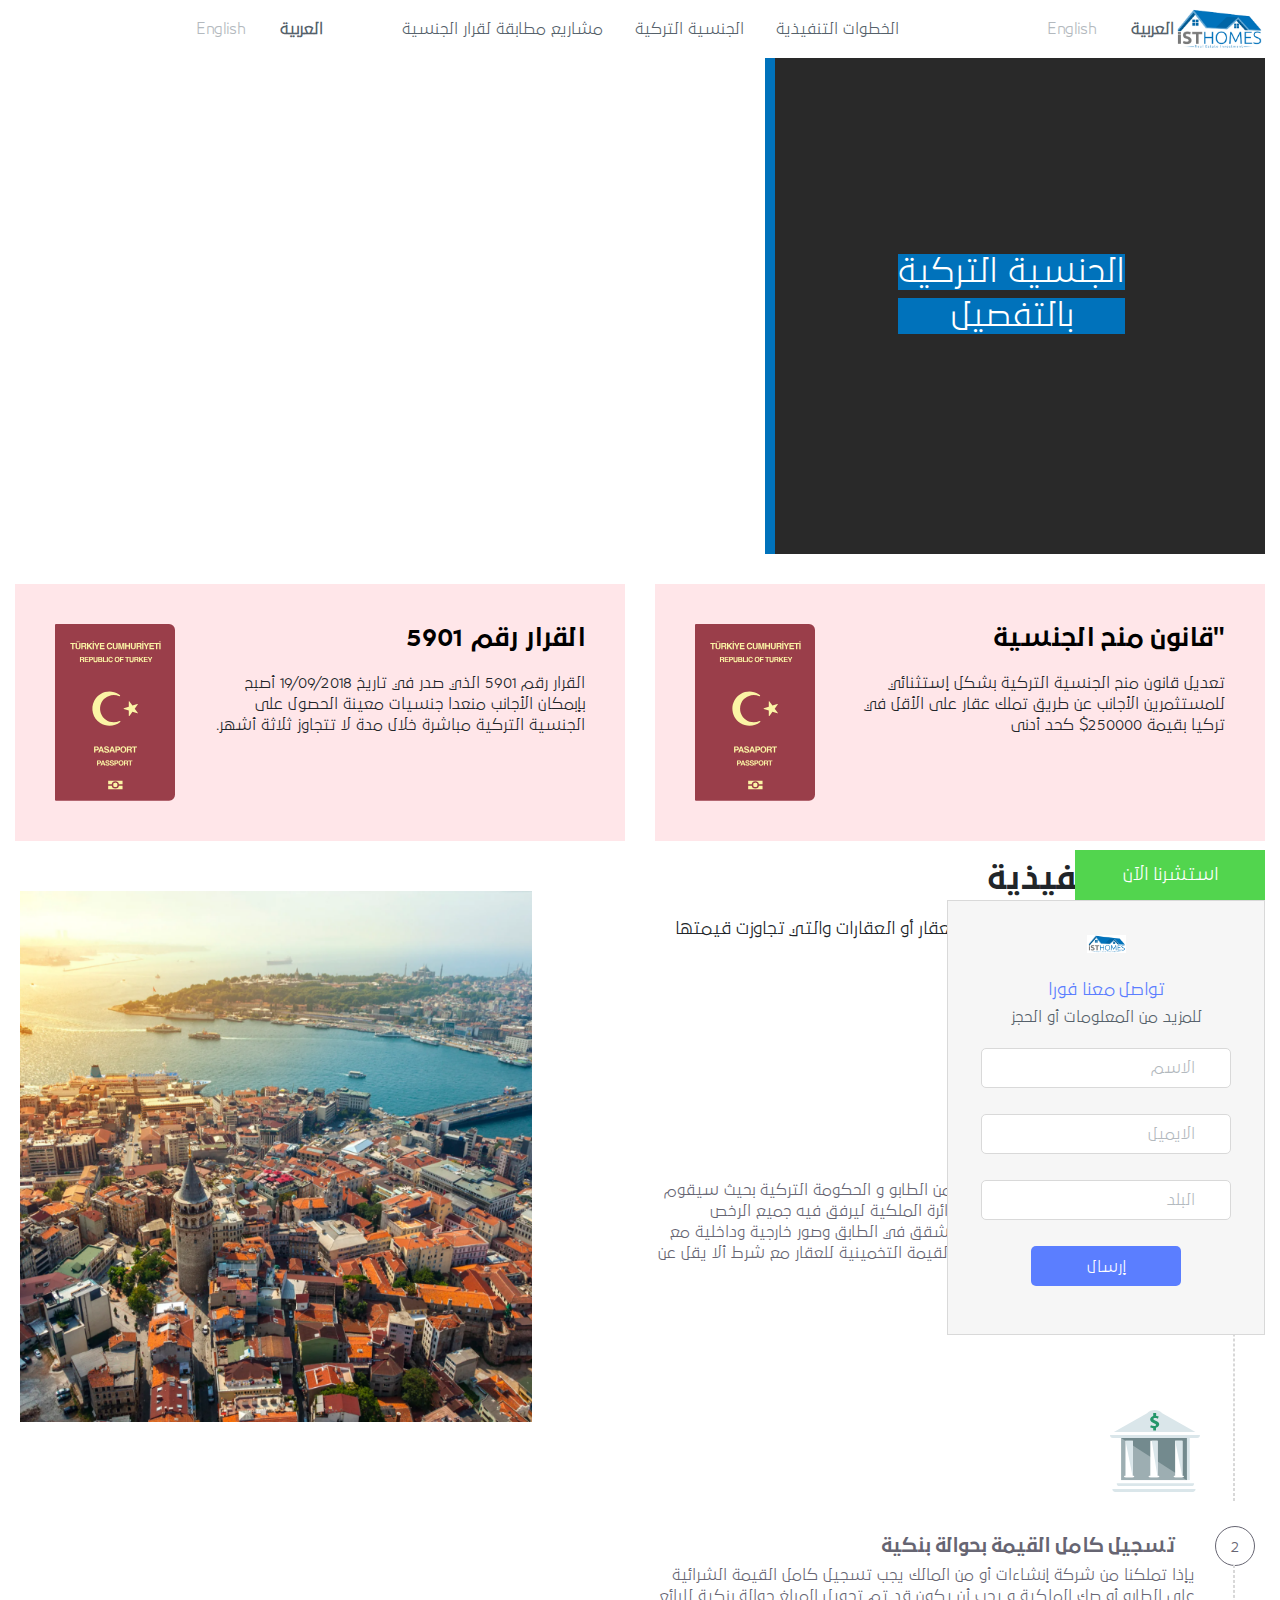
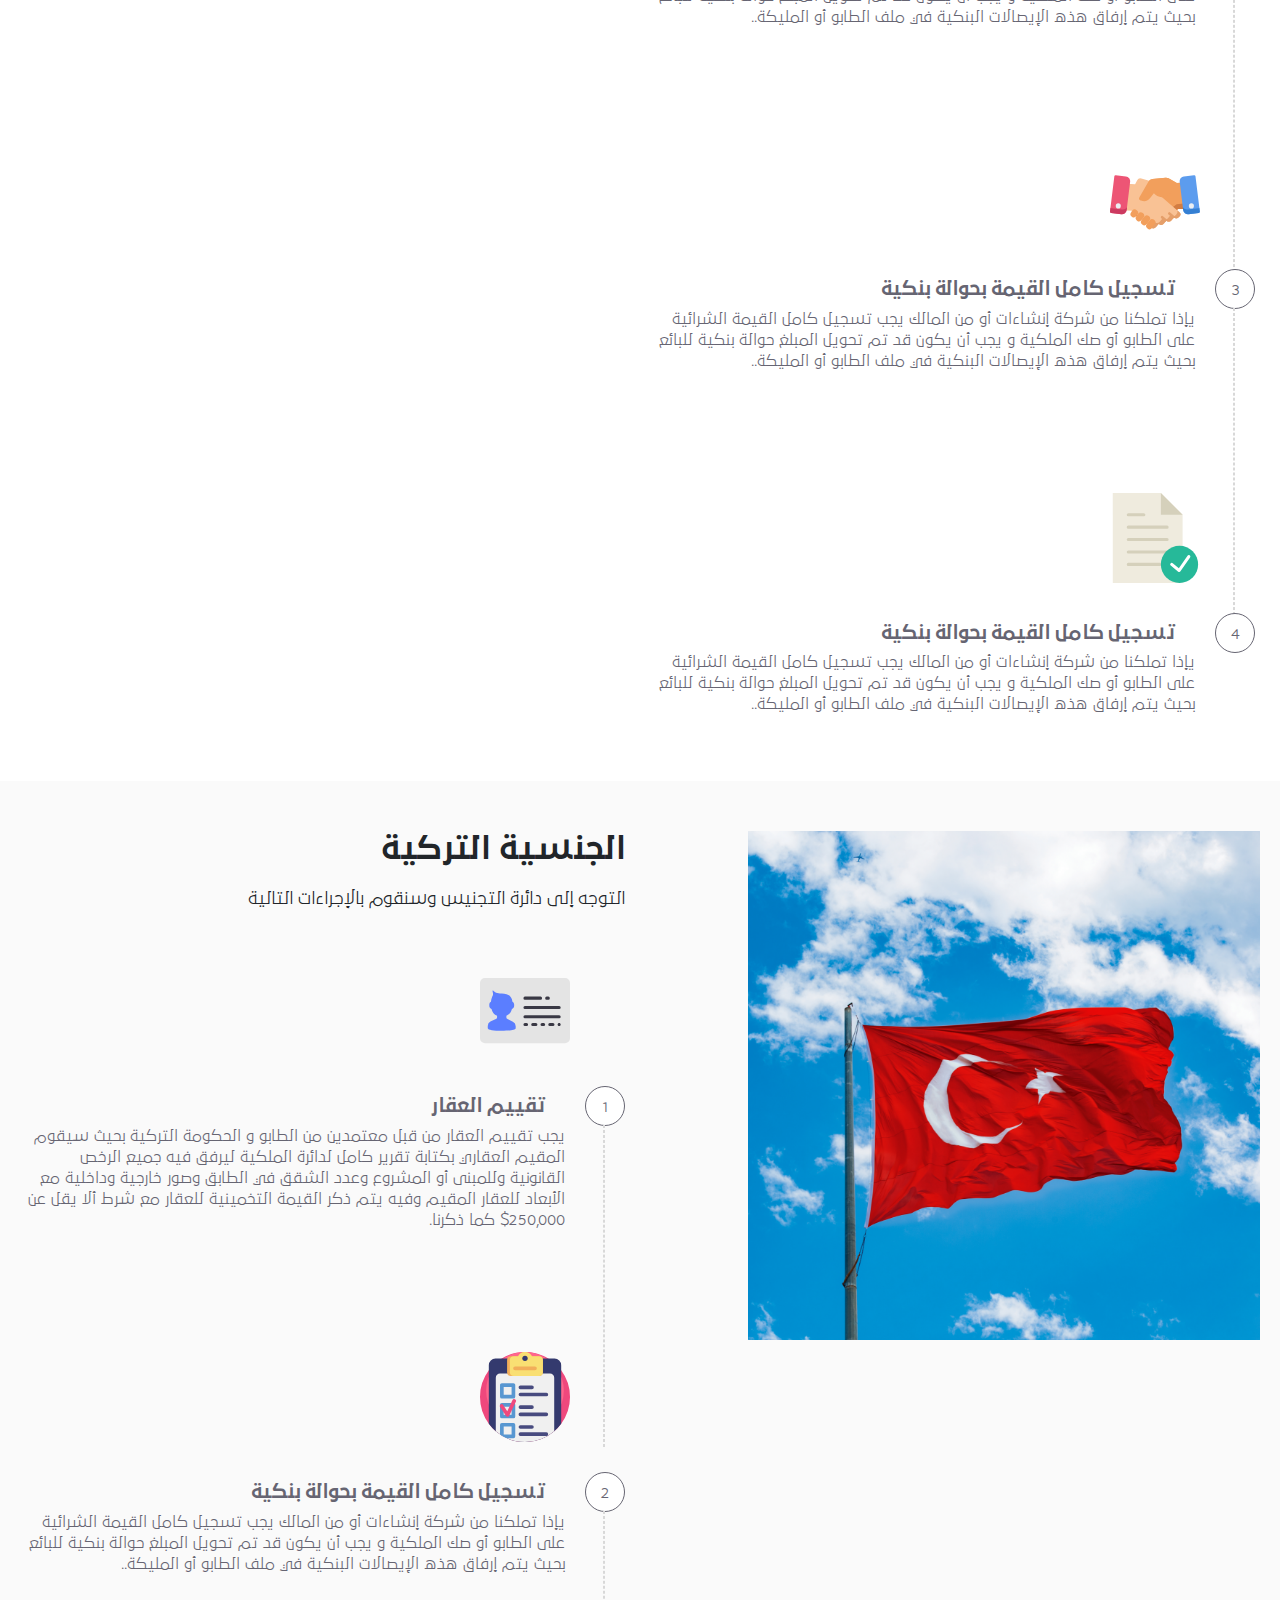
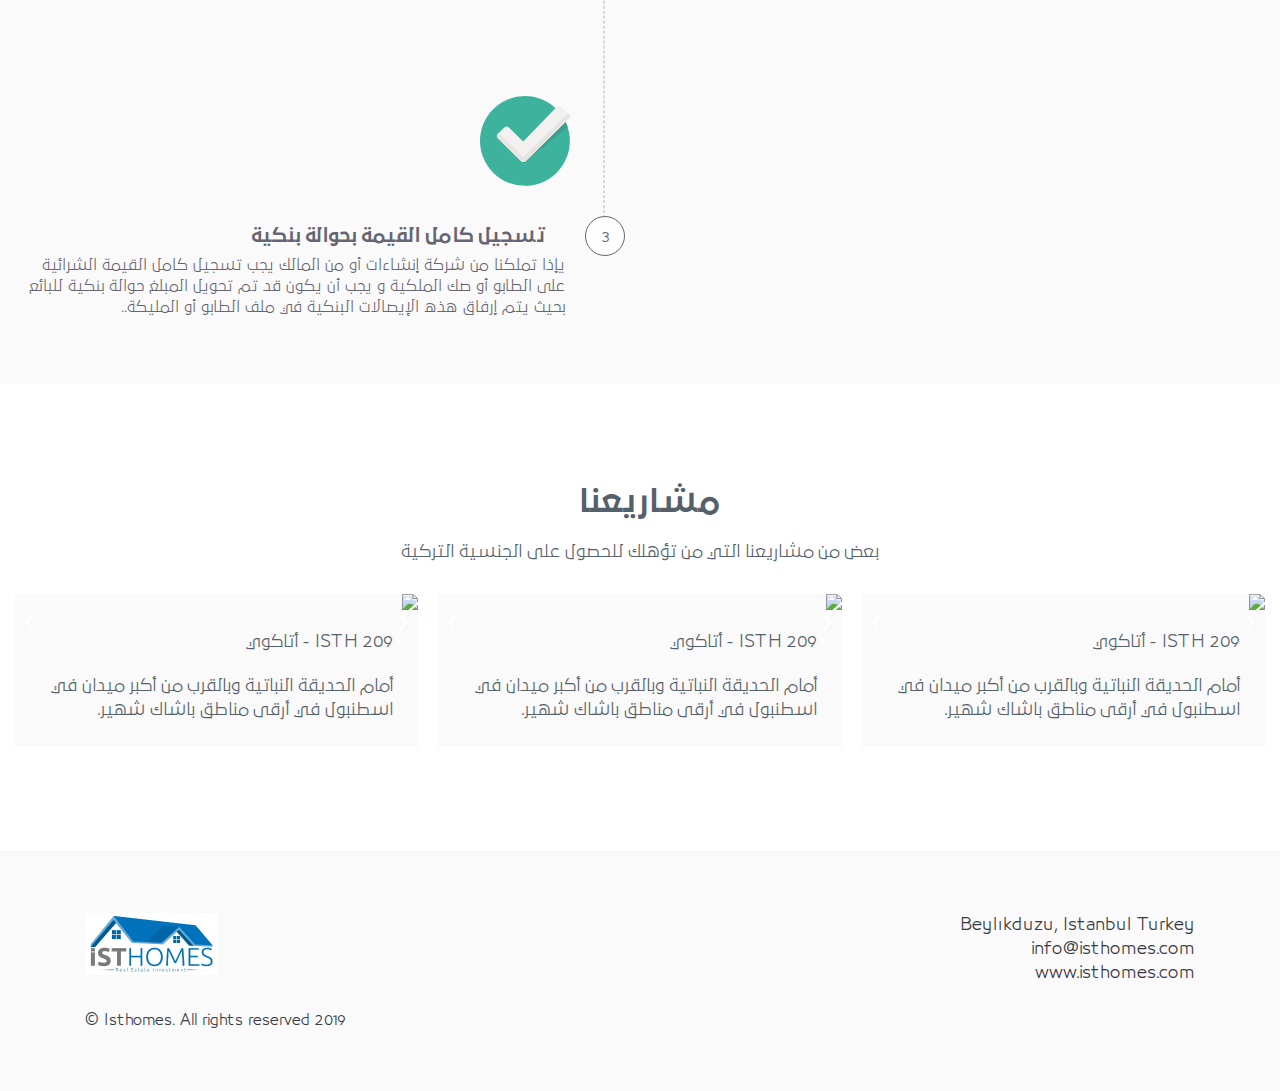
==== commit ab1f5290: "dd" ====
--- a/index.html
+++ b/index.html
@@ -27,32 +27,36 @@
 </head>
 
 <body>
-                <div class="overlay"></div>
-
-            
+        <div class="overlay"></div>
+
+
         <!--headerNav section start-->
         <div class="headerNav">
-                        <div class="langugeHeader  d-block d-lg-none ">
-                                        <div class="mobilelanguge languge clearfix">
-                                                        <a href="index.html" class="float-right activeLink">العربية</a>
-                                                        <a href="index2.html"  class=" text-left float-left">English</a>
-        
-                                                </div>
-        
-                        </div>
-   
+                <div class="langugeHeader  d-block d-lg-none ">
+                        <div class="mobilelanguge languge clearfix">
+                                <a href="index.html" class="float-right activeLink">العربية</a>
+                                <a href="index2.html" class=" text-left float-left">English</a>
+
+                        </div>
+
+                </div>
+
                 <nav class="navbar clearfix  navbar-expand-lg bg-white scrolling-navbar top-nav-collapse">
-                        
-                 
+
+
                         <div class="logo">
                                 <img src="asset/img/logo.png">
                         </div>
                         <div class="mobileSocialIcons SocialIcons">
-                                        <a href="twitter"><i class="fab fa-facebook-f"></i></a>
-                                        <a href="facebook"><i class="fab fa-twitter"></i></a>
-
-
-                                </div>
+                                <a href="twitter"><i class="fab fa-facebook-f"></i></a>
+                                <a href="facebook"><i class="fab fa-twitter"></i></a>
+
+                        </div>
+                        <div class="mobilelanguge d-none d-md-block languge clearfix">
+                                <a href="index.html" class=" activeLink">العربية</a>
+                                <a href="index2.html" class=" ">English</a>
+
+                        </div>
                         <div class="collapse navbar-collapse justify-content-center text-center"
                                 id="navbarSupportedContent">
 
@@ -99,12 +103,13 @@
                         <div class="row">
                                 <div class="col-12">
                                         <div class="hero-carusel owl-carousel">
+
                                                 <div class="caruselItem">
                                                         <div class="NationalSide">
-                                                              <div class="NationalText">
+                                                                <div class="NationalText">
                                                                         <h6>الجنسية التركية </h6>
-                                                                <h6>بالتفصيل</h6>
-                                                              </div>
+                                                                        <h6>بالتفصيل</h6>
+                                                                </div>
 
                                                         </div>
                                                         <a href="asset/Tempoint.mp4"
@@ -118,10 +123,20 @@
                                                         </video>
                                                 </div>
                                                 <div class="caruselItem">
-                                                         <img src="asset/img/Bitmap.png">
-                                                         <h4>إحصل على الجنسية التركية عند إمتلاكك لعقار في جنة الأرض
-                                                                      
-                                                        </div>
+                                                        <div class="caruselImg">
+                                                                <img src="asset/img/Bitmap.png">
+
+                                                        </div>
+                                                        <h4 class="caruseltext d-none d-lg-block">إحصل على الجنسية
+                                                                التركية عند إمتلاكك لعقار في جنة الأرض  </h4>
+                                                                <div class="caruselmobile">
+                                                                        <h4 class=" d-block d-lg-none d-md-none">إحصل
+                                                                                على الجنسية التركية عند إمتلاكك لعقار في
+                                                                                جنة الأرض </h4>
+                                                                </div>
+
+
+                                                </div>
 
                                         </div>
                                 </div>
@@ -131,11 +146,11 @@
         <div class="lowSec">
                 <div class="container-fluid">
                         <div class="row">
-                                <div class="col-lg-6 col-md-6 col-12">
+                                <div class="col-lg-6 col-md-12 col-12">
                                         <div class="lowCont clearfix">
                                                 <div class="lowdesc float-right">
                                                         <h4 class="lowTitle1">"قانون منح الجنسية</h4>
-                                                        <p >
+                                                        <p>
                                                                 تعديل قانون منح الجنسية التركية بشكل إستثنائي للمستثمرين
                                                                 الأجانب عن طريق تملك عقار على الأقل في تركيا بقيمة
                                                                 250000$ كحد أدنى
@@ -164,7 +179,7 @@
 
                                         </div>
                                 </div>
-                                <div class="col-lg-6 col-md-6 col-12">
+                                <div class="col-lg-6 col-md-12 col-12">
                                         <div class="lowCont clearfix">
                                                 <div class="lowdesc float-right">
                                                         <h4> القرار رقم 5901</h4>
@@ -207,9 +222,9 @@
                 <div class="container-fluid">
                         <div class="row">
                                 <div class="col-lg-6 col-md-6 col-12">
-                                                <div class="mobileStepImg d-block d-lg-none">
-                                                                <img src="asset/img/step1.png">
-                                                        </div>
+                                        <div class="mobileStepImg d-block d-lg-none">
+                                                <img src="asset/img/step1.png">
+                                        </div>
                                         <h4 class="sectionTitle">الخطوات التنفيذية </h4>
                                         <span class="projSpan">الخطوات التنفيذية لهذا القرار بعد تحديد العقار أو
                                                 العقارات والتي تجاوزت قيمتها 250,000 دولار</span>
@@ -258,7 +273,6 @@
                                                         </div>
                                                         <div class="stepNumDesc clearfix">
                                                                 <div class="stepNum float-right">1 </div>
-                                                                <hr>
                                                                 <div class="stepDesc float-left">
                                                                         <h5 class="stepTitle"> تقييم العقار</h5>
 
@@ -465,9 +479,9 @@
                 <div class="container-fluid">
                         <div class="row ">
                                 <div class="col-lg-6 col-12">
-                                                <div class="mobileStepImg d-block d-lg-none d-md-none">
-                                                                <img src="asset/img/step2.png">
-                                                        </div>
+                                        <div class="mobileStepImg d-block d-lg-none d-md-none">
+                                                <img src="asset/img/step2.png">
+                                        </div>
                                 </div>
 
                                 <div class="col-lg-6 col-12 clearfix">
@@ -781,7 +795,7 @@
                                 <div class="col-12 clearfix">
                                         <div class="right-footer  float-right">
                                                 <div class="footerLogo ">
-                                                   <img src="asset/img/logo.png">
+                                                        <img src="asset/img/logo.png">
                                                 </div>
                                         </div>
                                         <div class="float-left ">
@@ -829,44 +843,46 @@
 
 
         </div>
-        <div class="askus d-none d-lg-block">
-
-                        <div class="ask">
-                                        <span class="contactLink"><a href="javascript:;"> استشرنا الآن  </a></span>
-                             
-                             </div>
-                             <div class="contactForm text-center">
-                                        <div class="contactLogo">
-                                                <img src="asset/img/logo.png">
-                                        </div>
-                                        <span class="contactNow">تواصل معنا فورا</span>
-                                        <span>للمزيد من المعلومات أو الحجز</span>
-                                        <form id='mobileContactForm'>
-                                                <div class='form-group'>
-                                                        <input type="text" name='name' required class="formControl" placeholder="الاسم">
-                                                </div>
-                                                <div class='form-group'>
-                        
-                                                        <input type="email" name='email' required class="formControl" placeholder="الايميل">
-                                                </div>
-                                                <div class='form-group'>
-                        
-                                                        <input type="text" name='country' required class="formControl" placeholder="البلد">
-                                                </div>
-                                                <button type='submit' class="btn btn-primary sendbtn">إرسال</button>
-                        
-                                        </form>
-                        
-                        
-                                </div>
+        <div class="askus d-none d-md-block d-lg-block">
+
+                <div class="ask">
+                        <span class="contactLink"><a href="javascript:;"> استشرنا الآن </a></span>
+
+                </div>
+                <div class="contactForm text-center">
+                        <div class="contactLogo">
+                                <img src="asset/img/logo.png">
+                        </div>
+                        <span class="contactNow">تواصل معنا فورا</span>
+                        <span>للمزيد من المعلومات أو الحجز</span>
+                        <form id='mobileContactForm'>
+                                <div class='form-group'>
+                                        <input type="text" name='name' required class="formControl" placeholder="الاسم">
+                                </div>
+                                <div class='form-group'>
+
+                                        <input type="email" name='email' required class="formControl"
+                                                placeholder="الايميل">
+                                </div>
+                                <div class='form-group'>
+
+                                        <input type="text" name='country' required class="formControl"
+                                                placeholder="البلد">
+                                </div>
+                                <button type='submit' class="btn btn-primary sendbtn">إرسال</button>
+
+                        </form>
+
+
+                </div>
         </div>
         <div class="contactus clearfix">
                 <div class="askmobile float-right">
-                           <span class="contactLink"><a href="##"> <i class="fab fa-whatsapp"></i> استشرنا الآن  </a></span>
-                
+                        <span class="contactLink"><a href="##"> <i class="fab fa-whatsapp"></i> استشرنا الآن </a></span>
+
                 </div>
                 <div class="contactsec float-left">
-                                <span class="contactLink"><a href="##">تواصل معنا </a></span>
+                        <span class="contactLink"><a href="##">تواصل معنا </a></span>
 
                 </div>
 
--- a/asset/css/style.css
+++ b/asset/css/style.css
@@ -148,7 +148,7 @@
 z-index: 0;
 position: relative;
 }
-.heroSection h4{
+.caruseltext{
     font-size: 18px;
     font-family: "29lt-bukra-bold";
     background-color: #B3B9BE;
@@ -646,21 +646,65 @@
     bottom:-435px
 
 }
+.caruselImg{
+width:100%;
+height:100%;
+}
 
     @media (min-width: 320px) and (max-width: 767px){
  
     .headerNav{
         padding:0
     }
-.heroSection{
-    height:500px;
-}
+    .heroSection{
+        margin-top:144px;
+        height:300px;
+        margin-bottom:30px;
+    }
+    .caruselItem{
+        height:330px;
+        background-color: white;
+    
+    }
+    .caruselmobile{
+        width:100%;
+        background-color:#FAFAFA;
+        height:90px;
+    }
+    .caruselmobile h4{
+        padding:15px;
+        font-size: 18px;
+        font-family: "29lt-bukra-bold";
+        color:#393844;
+        text-align: center;
+    }        
+
+    
+    .caruselImg{
+    width:100%;
+    height:210px
+    }
+    .caruselImg img{
+        height:100%;
+    }
 .hero-carusel{
     width:100%;
 }
-.hero-carusel .owl-dots{
-    display: block !important;
-}
+.hero-carusel .owl-dot{
+    background-color: black !important;
+    border:1px solid black !important;
+
+}
+.hero-carusel .owl-dot.active{
+    background-color: transparent !important;
+
+}
+.hero-carusel .owl-dot{
+        right:30% !important;
+        bottom:-20%;
+    }
+
+
 .MoveImg,.secMoveImg {
     width:85%;
 }
@@ -681,17 +725,27 @@
 .lowTitle{
     display: block
 }
+.passportImg{
+    width: 20%;
+    position: absolute;
+    bottom: -45px;
+    left: 5px;
+}
+
 .lowCont{
     padding:10px;
+    position: relative;
     margin-bottom:20px;
+    padding-top: 18px;
 }
 
 .lowdesc{
-    width:100%;
-}
-.passportImg{
-    width:80px;
-margin-top:-14%;}
+    width:75%;
+}
+.lowCont h4{
+    font-size:18px;
+}
+
 .stepNum::before{display:none;}
 .stepNum hr{
 border: 1px solid dashed;
@@ -736,10 +790,21 @@
     display: none;
 }
 .nav-link{
+    padding:0;
+
     font-size: 13px;
 }
+.nav-link.activeLink{
+ color:#0072bb;
+}
 .navCarusel {
     width:100%;
+}
+.navCarusel .owl-item{
+width:180px !important;
+}
+.navCarusel .owl-item .ProjectsLink{
+    width:200px !important;
 }
 
 .nav-item{
@@ -967,75 +1032,65 @@
     .nav{
         display: block;
         width:100%;
-        left:0;
-        top:60px;
+        position: absolute;
+        right:0;
+        top:55px;
         background: white;
+        height:50px;
+        line-height: 25px;
         padding:0;
-    }
-    .nav-item{
-     font-size:14px;
-     display: inline-block;
-    }
-    
+        z-index:444;
+        background-color: #FAFAFA;
+    }  
+    .mobilelanguge.languge,.mobileSocialIcons.SocialIcons{
+        display: block;
+    }  
+    .languge,.SocialIcons{
+        display: none;
+    }
+    .collapse.navbar-collapse{
+        display: block !important;}
+        
+.nav-item{
+    display: inline-block;
+}
+.lowCont{
+    margin-bottom:50px;
+}
+.step .stepNum::before{
+height: 402px;
+}
+
     .mobilelogo{
         display: block;
         padding-top:16px;
     }
-    .navBtn{
-        display:block;
+   
+    .logo{
         float:left;
-        position: absolute;
-        left:20px;
-    }
-    .logo{
-        float:right;
-        width:128px;
+        width:80px;
         height: 40px;
     }
-    .navbar {
-        height:60px;
-    }
-
     .form-group label.error{
             font-size: 12px;
-            left: 0;
+            right: 0;
         }
 
         .form-group input.error
         {
             width: 200px;
         }
-        .languge,.SocialIcons{
-            display: none;
-        }
-        .mobilelanguge,.mobileSocialIcons{
-            display: block;
-        }
-        .mobileSocialIcons{
-            padding-top:30px;
-            margin-bottom:77px;
-            text-align: center;
-        }
-        .mobileSocialIcons span{
-            font-size: 14px;
-            display: block;
-            margin-bottom:25px;
-        }
-        .mobilelanguge a{
-            font-size:16px;
-            padding:0 32px;
-            padding-bottom:33px;
-        }
         .ararbic{
-            border-left:1px solid #D9D9D9;
+            border-right:1px solid #D9D9D9;
         }
         .mobilelogo{
             display: block;
             padding-top:16px;
         }
-        .contactus{
-            display: block;
-        }
+  
+   
+        .contactsec a:hover{
+        text-decoration: none;}
         .contactLink{
             font-size:16px;
             font-weight: 500;
@@ -1046,32 +1101,11 @@
         }
         .contactLink a:hover{
         text-decoration: none;}
-        .mobileContact{
-            height: 495px;
-            width: 377px;
-            top: -500px;
-            left: 17px;
-                padding:10px 20px;
-                background-color: #F6F6F6;
-                border:1px solid #D9D9D9;
-            }
-            .mobileContact form{
-                margin-top:0
-            }
-            .contactForm{
-                display: none;
-            }
-            .mobileContact {
-                height: 100vh;
-                width: 402px;
-                top: -500px;
-                left: 110px;}
-                .projSection{
-                    justify-content: center;
-                }
-                nav.nav-pills{
-                    height:100vh;
-                }
+   
+         
+        .MoveImg,.scrollImg,.scrollImg_bottom{
+            width:85%
+        } 
             
 }
- 
+ --- a/asset/css/style.css
+++ b/asset/css/style.css
@@ -148,7 +148,7 @@
 z-index: 0;
 position: relative;
 }
-.heroSection h4{
+.caruseltext{
     font-size: 18px;
     font-family: "29lt-bukra-bold";
     background-color: #B3B9BE;
@@ -646,21 +646,65 @@
     bottom:-435px
 
 }
+.caruselImg{
+width:100%;
+height:100%;
+}
 
     @media (min-width: 320px) and (max-width: 767px){
  
     .headerNav{
         padding:0
     }
-.heroSection{
-    height:500px;
-}
+    .heroSection{
+        margin-top:144px;
+        height:300px;
+        margin-bottom:30px;
+    }
+    .caruselItem{
+        height:330px;
+        background-color: white;
+    
+    }
+    .caruselmobile{
+        width:100%;
+        background-color:#FAFAFA;
+        height:90px;
+    }
+    .caruselmobile h4{
+        padding:15px;
+        font-size: 18px;
+        font-family: "29lt-bukra-bold";
+        color:#393844;
+        text-align: center;
+    }        
+
+    
+    .caruselImg{
+    width:100%;
+    height:210px
+    }
+    .caruselImg img{
+        height:100%;
+    }
 .hero-carusel{
     width:100%;
 }
-.hero-carusel .owl-dots{
-    display: block !important;
-}
+.hero-carusel .owl-dot{
+    background-color: black !important;
+    border:1px solid black !important;
+
+}
+.hero-carusel .owl-dot.active{
+    background-color: transparent !important;
+
+}
+.hero-carusel .owl-dot{
+        right:30% !important;
+        bottom:-20%;
+    }
+
+
 .MoveImg,.secMoveImg {
     width:85%;
 }
@@ -681,17 +725,27 @@
 .lowTitle{
     display: block
 }
+.passportImg{
+    width: 20%;
+    position: absolute;
+    bottom: -45px;
+    left: 5px;
+}
+
 .lowCont{
     padding:10px;
+    position: relative;
     margin-bottom:20px;
+    padding-top: 18px;
 }
 
 .lowdesc{
-    width:100%;
-}
-.passportImg{
-    width:80px;
-margin-top:-14%;}
+    width:75%;
+}
+.lowCont h4{
+    font-size:18px;
+}
+
 .stepNum::before{display:none;}
 .stepNum hr{
 border: 1px solid dashed;
@@ -736,10 +790,21 @@
     display: none;
 }
 .nav-link{
+    padding:0;
+
     font-size: 13px;
 }
+.nav-link.activeLink{
+ color:#0072bb;
+}
 .navCarusel {
     width:100%;
+}
+.navCarusel .owl-item{
+width:180px !important;
+}
+.navCarusel .owl-item .ProjectsLink{
+    width:200px !important;
 }
 
 .nav-item{
@@ -967,75 +1032,65 @@
     .nav{
         display: block;
         width:100%;
-        left:0;
-        top:60px;
+        position: absolute;
+        right:0;
+        top:55px;
         background: white;
+        height:50px;
+        line-height: 25px;
         padding:0;
-    }
-    .nav-item{
-     font-size:14px;
-     display: inline-block;
-    }
-    
+        z-index:444;
+        background-color: #FAFAFA;
+    }  
+    .mobilelanguge.languge,.mobileSocialIcons.SocialIcons{
+        display: block;
+    }  
+    .languge,.SocialIcons{
+        display: none;
+    }
+    .collapse.navbar-collapse{
+        display: block !important;}
+        
+.nav-item{
+    display: inline-block;
+}
+.lowCont{
+    margin-bottom:50px;
+}
+.step .stepNum::before{
+height: 402px;
+}
+
     .mobilelogo{
         display: block;
         padding-top:16px;
     }
-    .navBtn{
-        display:block;
+   
+    .logo{
         float:left;
-        position: absolute;
-        left:20px;
-    }
-    .logo{
-        float:right;
-        width:128px;
+        width:80px;
         height: 40px;
     }
-    .navbar {
-        height:60px;
-    }
-
     .form-group label.error{
             font-size: 12px;
-            left: 0;
+            right: 0;
         }
 
         .form-group input.error
         {
             width: 200px;
         }
-        .languge,.SocialIcons{
-            display: none;
-        }
-        .mobilelanguge,.mobileSocialIcons{
-            display: block;
-        }
-        .mobileSocialIcons{
-            padding-top:30px;
-            margin-bottom:77px;
-            text-align: center;
-        }
-        .mobileSocialIcons span{
-            font-size: 14px;
-            display: block;
-            margin-bottom:25px;
-        }
-        .mobilelanguge a{
-            font-size:16px;
-            padding:0 32px;
-            padding-bottom:33px;
-        }
         .ararbic{
-            border-left:1px solid #D9D9D9;
+            border-right:1px solid #D9D9D9;
         }
         .mobilelogo{
             display: block;
             padding-top:16px;
         }
-        .contactus{
-            display: block;
-        }
+  
+   
+        .contactsec a:hover{
+        text-decoration: none;}
         .contactLink{
             font-size:16px;
             font-weight: 500;
@@ -1046,32 +1101,11 @@
         }
         .contactLink a:hover{
         text-decoration: none;}
-        .mobileContact{
-            height: 495px;
-            width: 377px;
-            top: -500px;
-            left: 17px;
-                padding:10px 20px;
-                background-color: #F6F6F6;
-                border:1px solid #D9D9D9;
-            }
-            .mobileContact form{
-                margin-top:0
-            }
-            .contactForm{
-                display: none;
-            }
-            .mobileContact {
-                height: 100vh;
-                width: 402px;
-                top: -500px;
-                left: 110px;}
-                .projSection{
-                    justify-content: center;
-                }
-                nav.nav-pills{
-                    height:100vh;
-                }
+   
+         
+        .MoveImg,.scrollImg,.scrollImg_bottom{
+            width:85%
+        } 
             
 }
- 
+ 